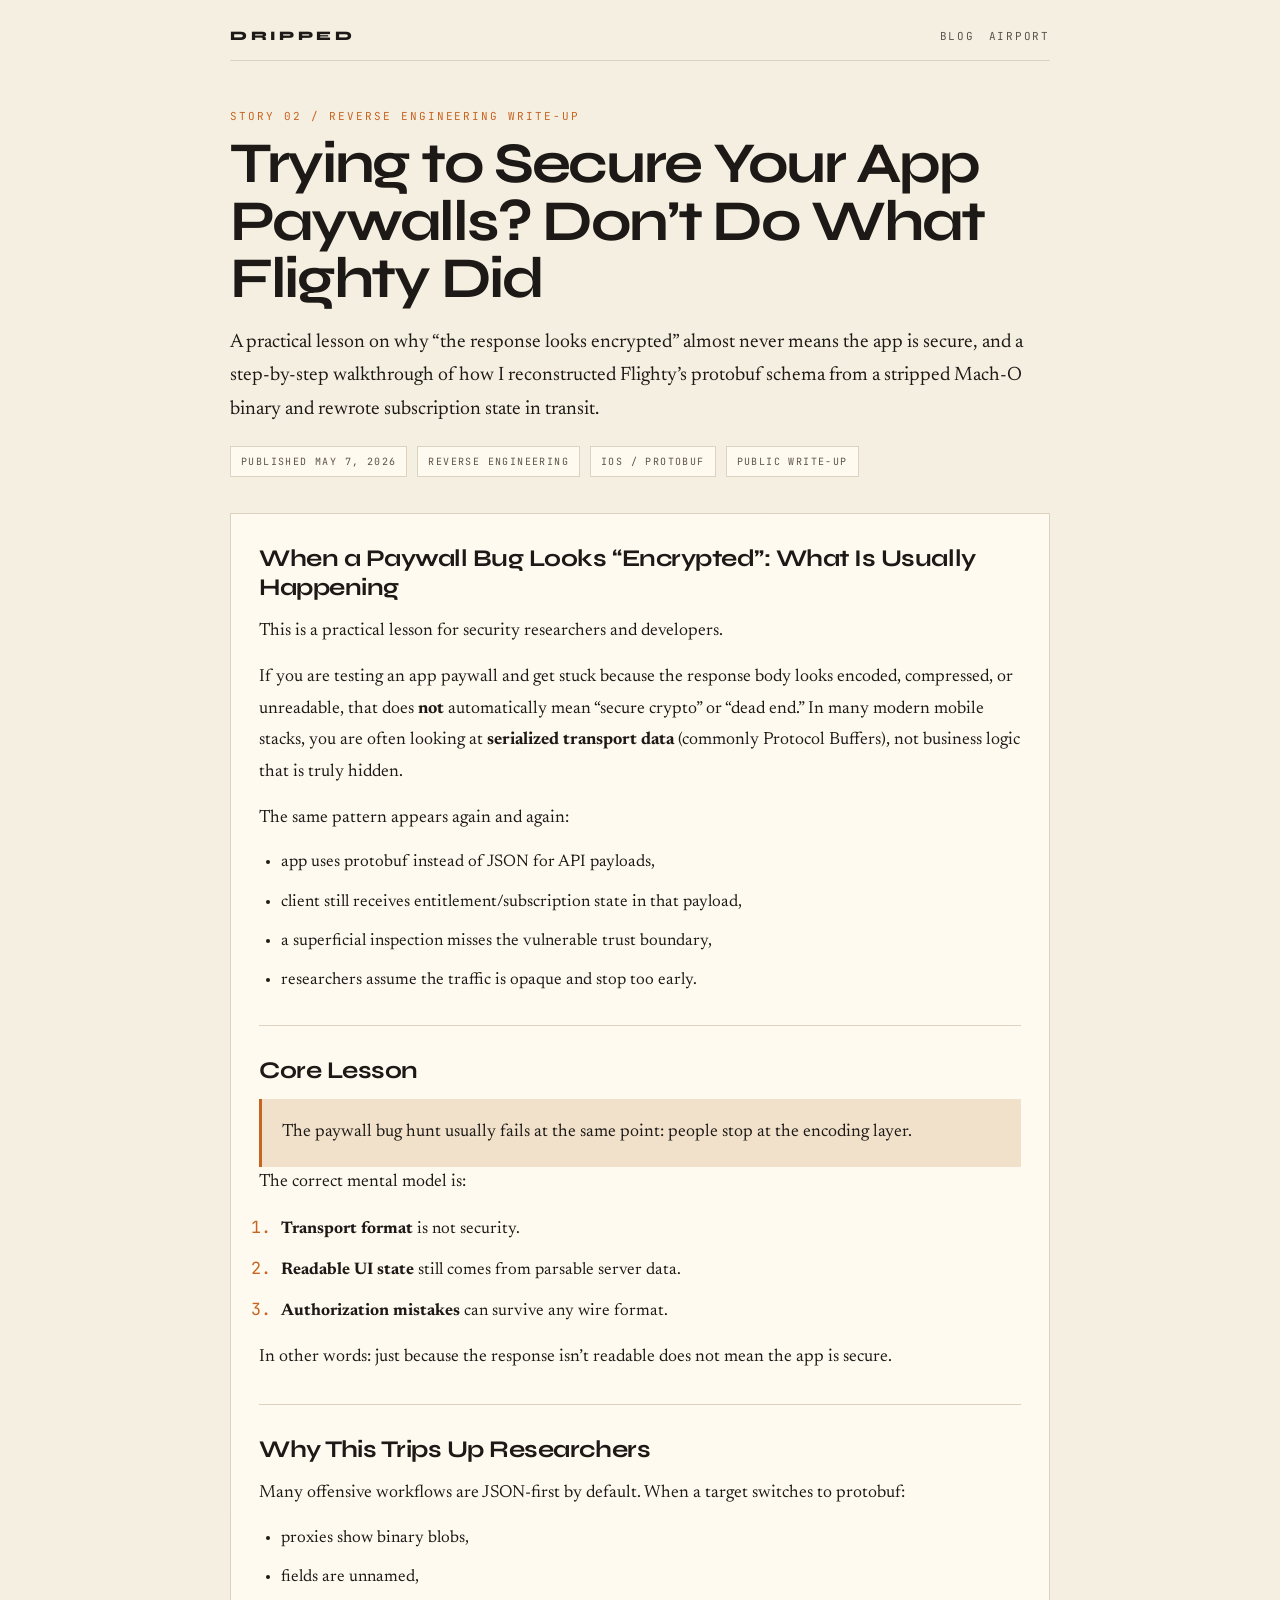
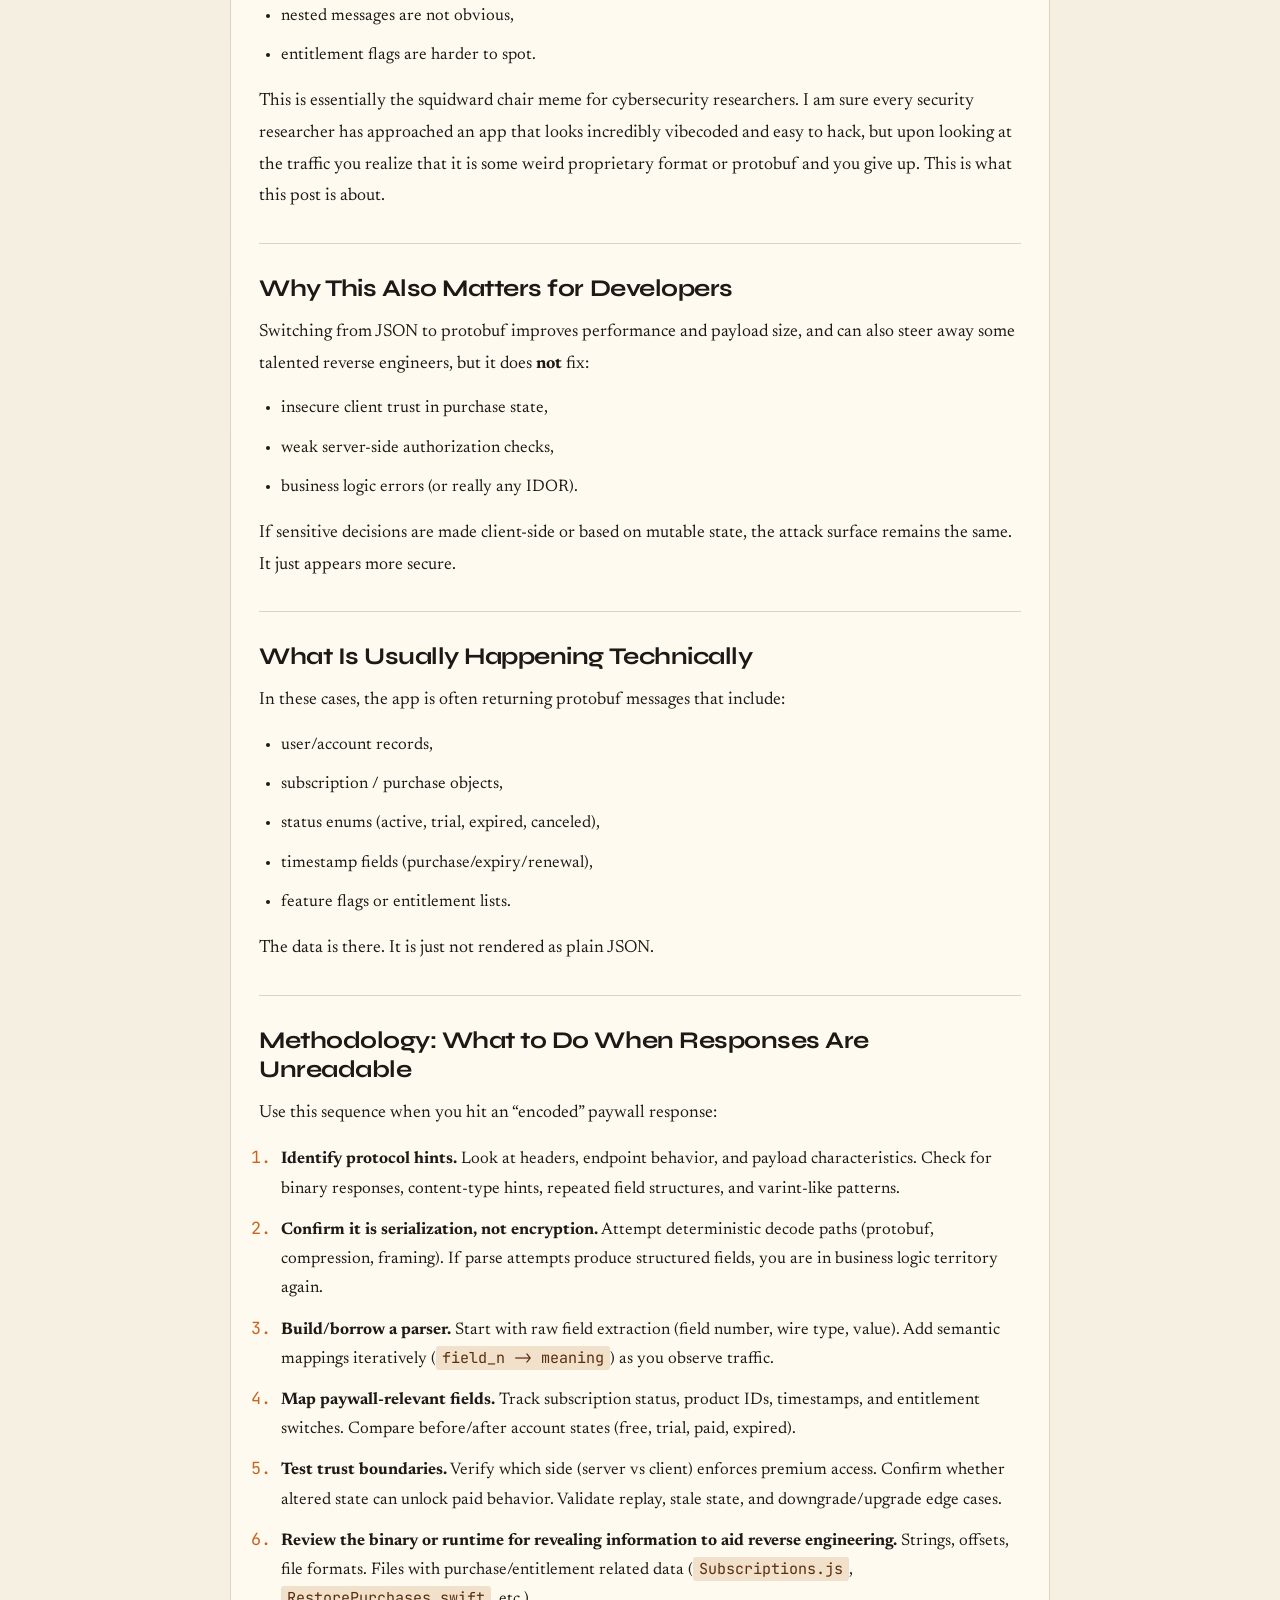
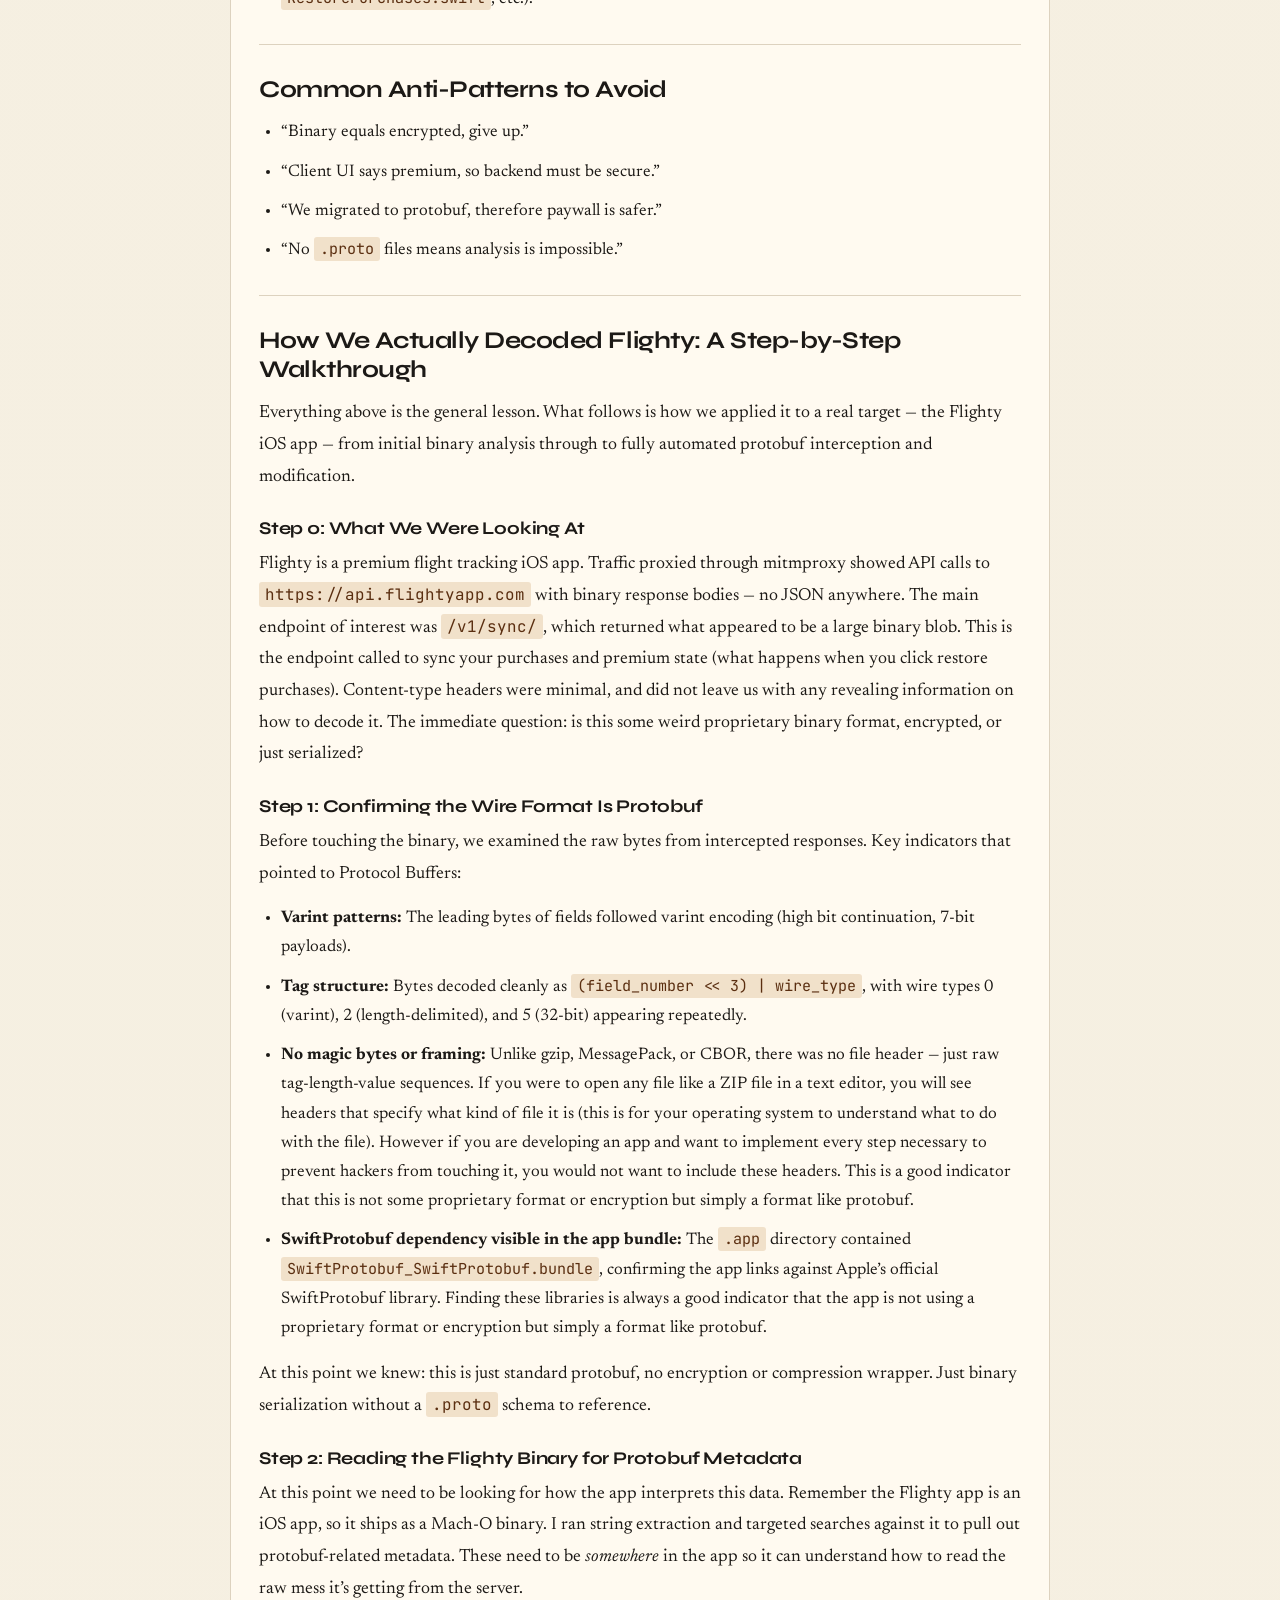
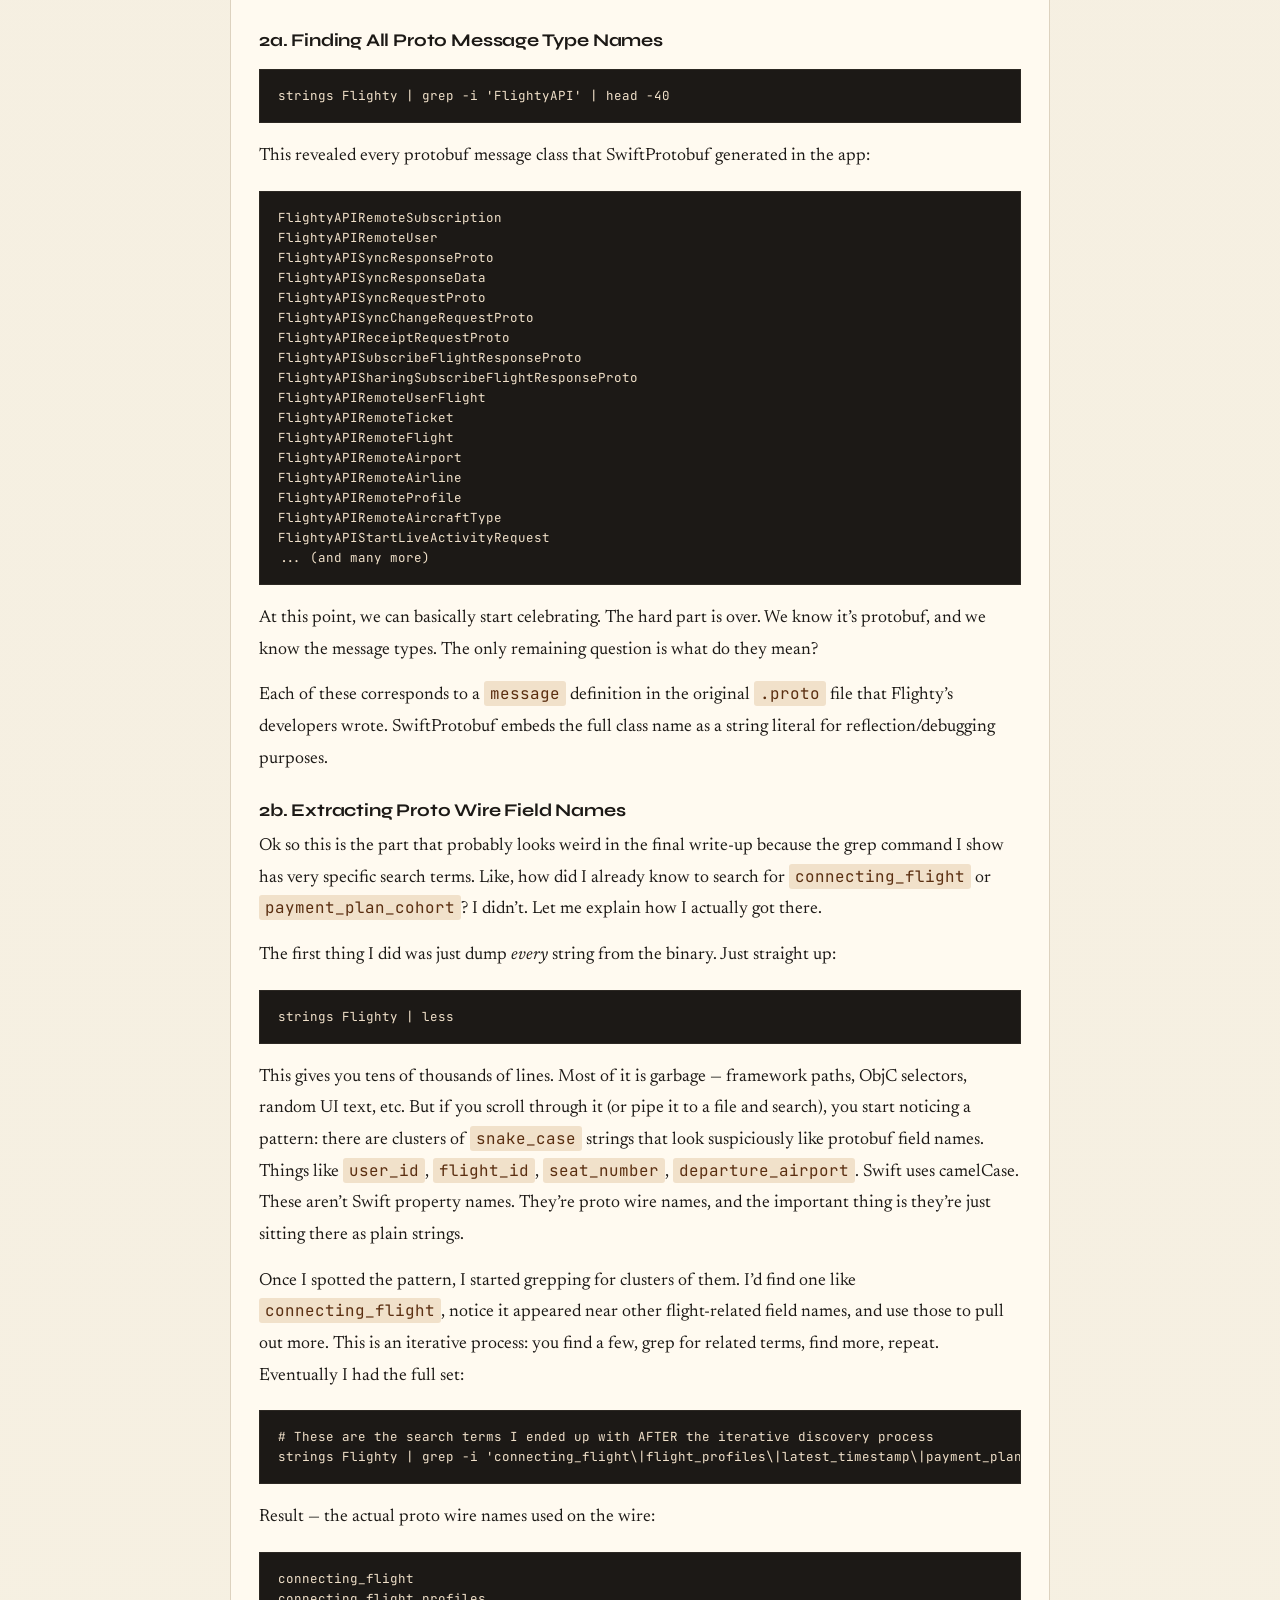
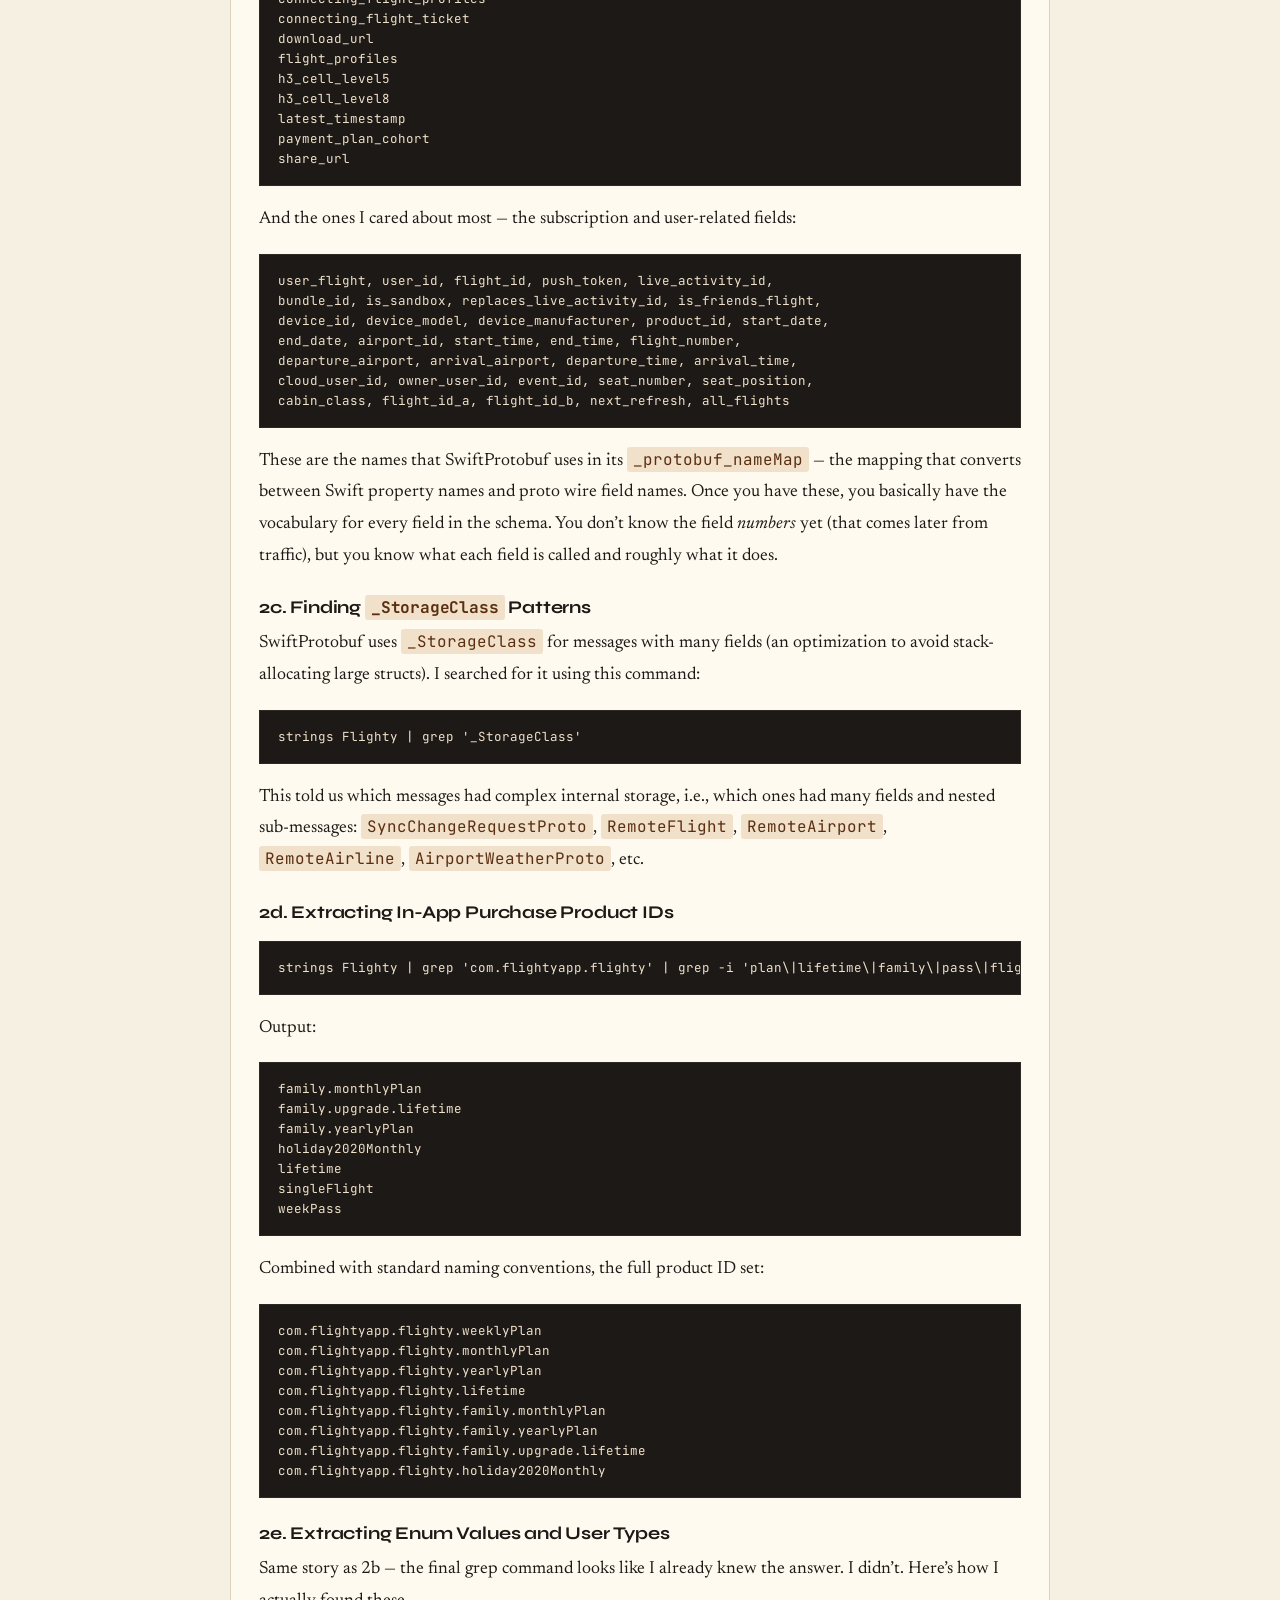
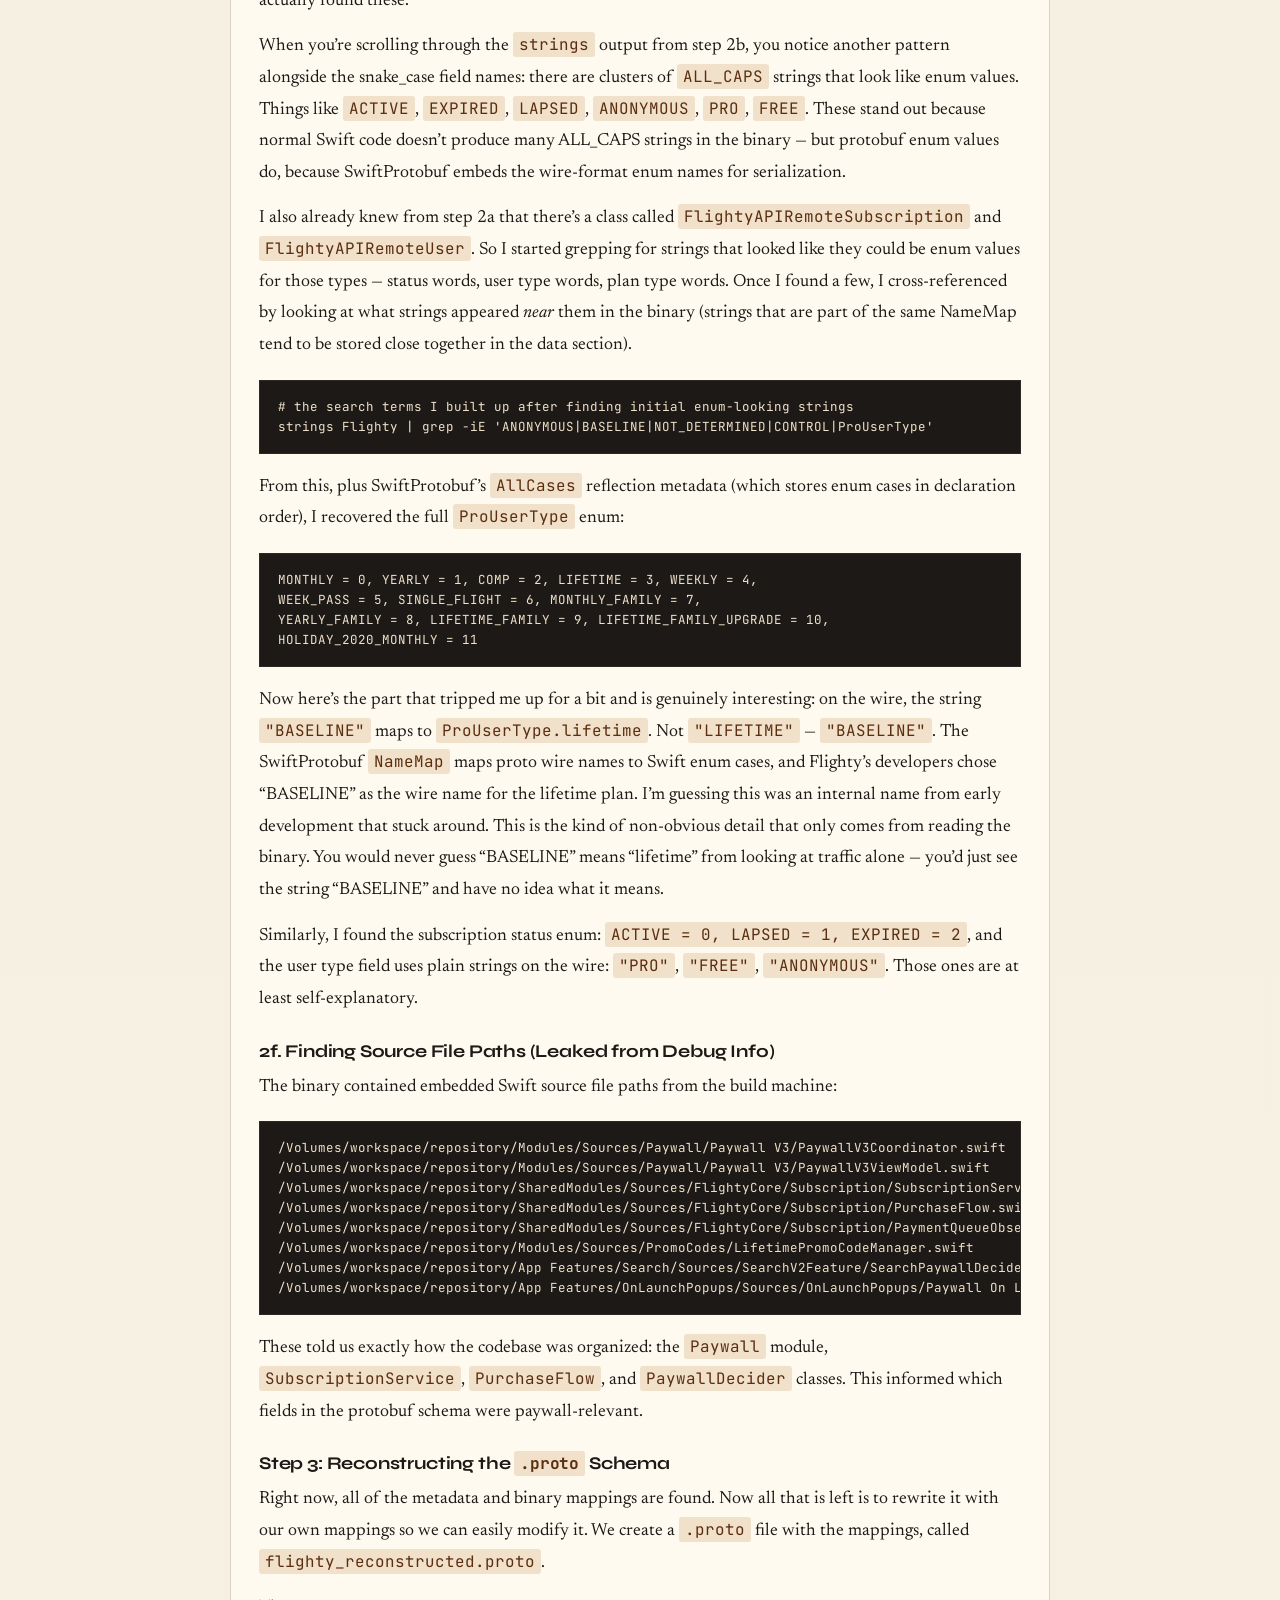
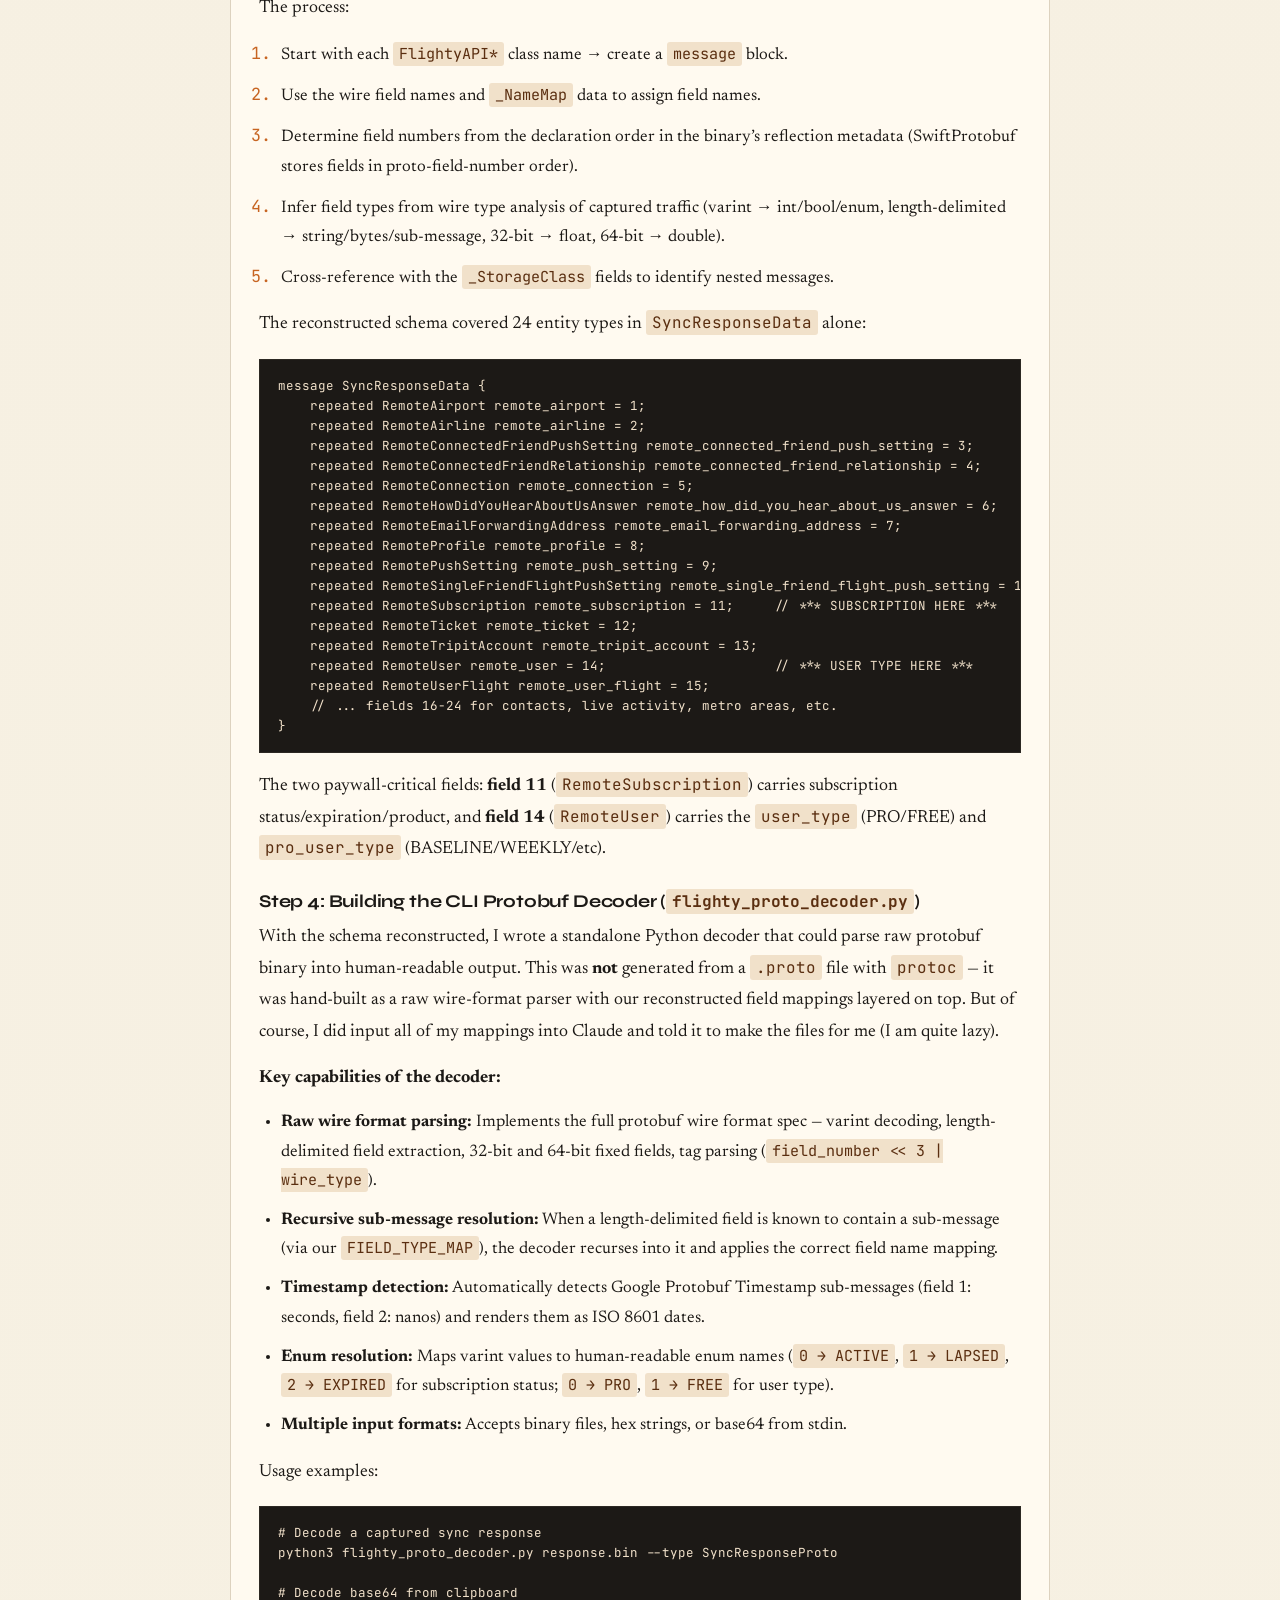
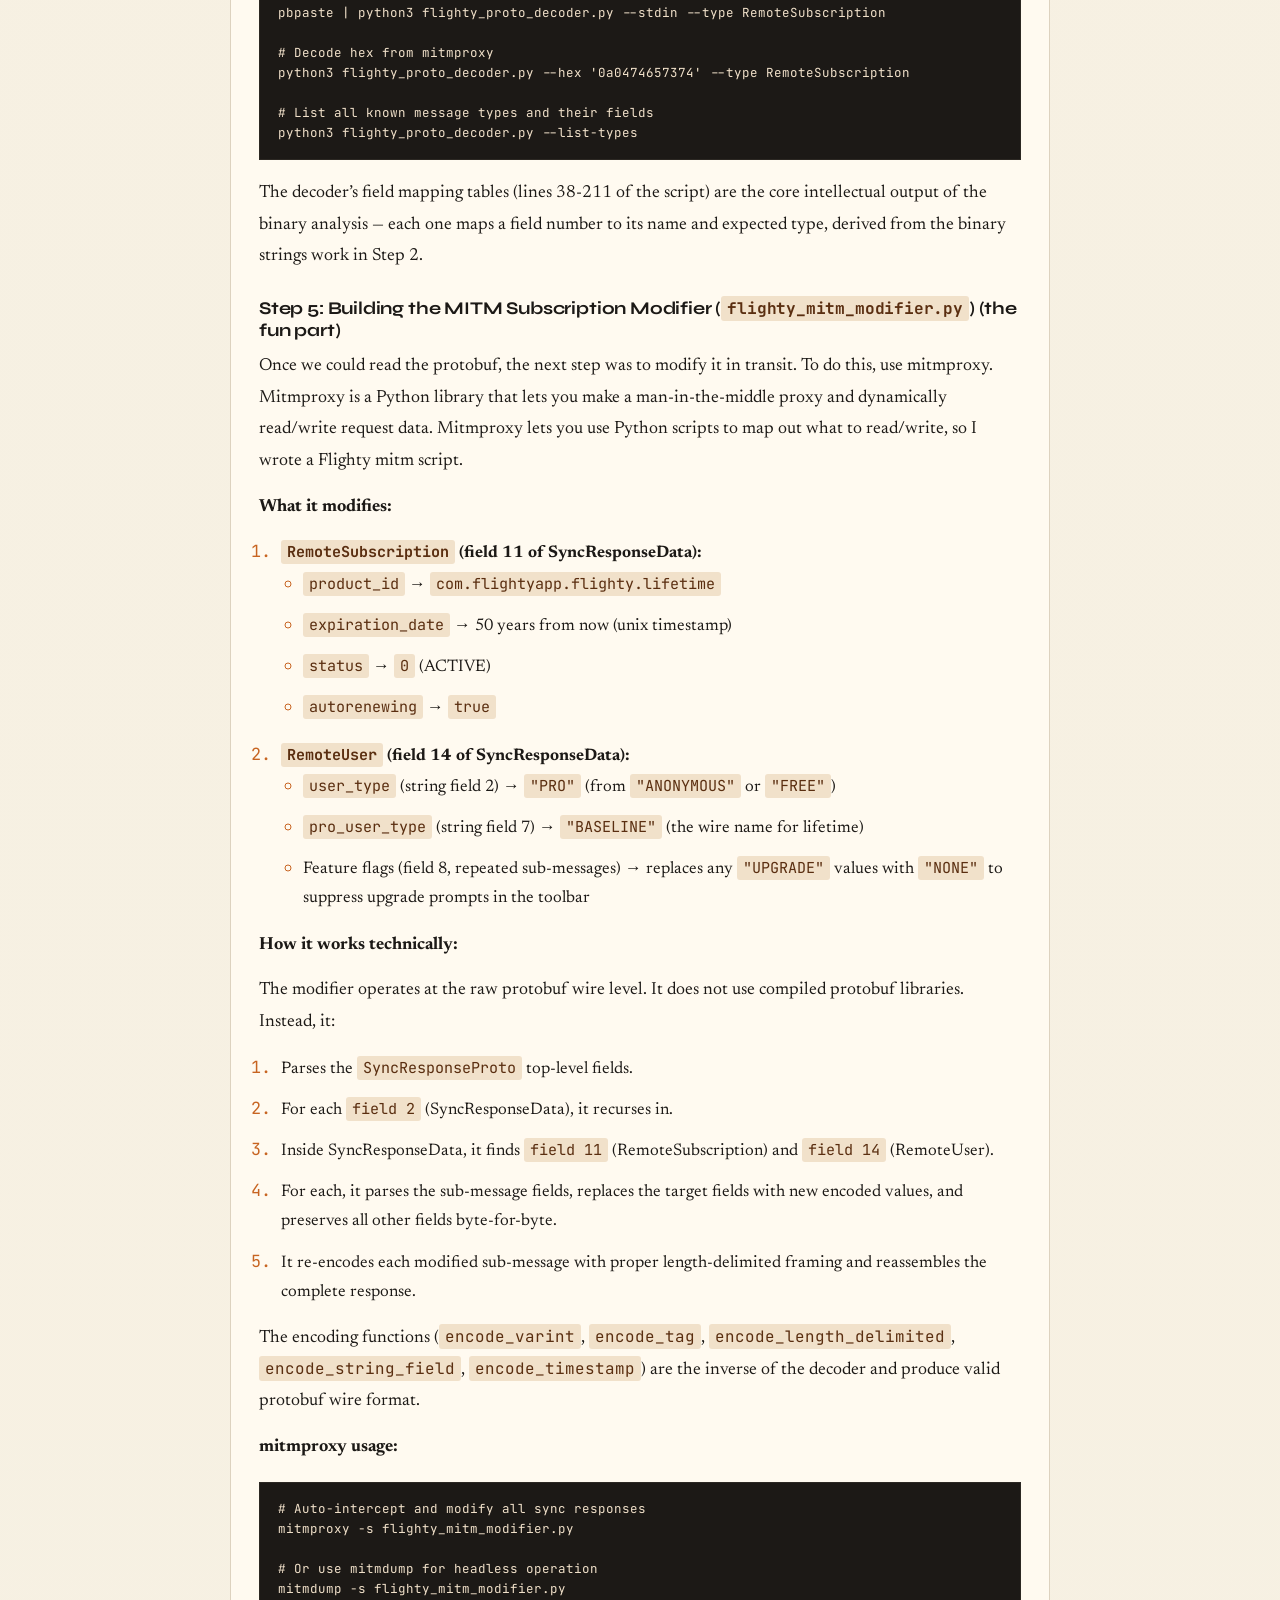
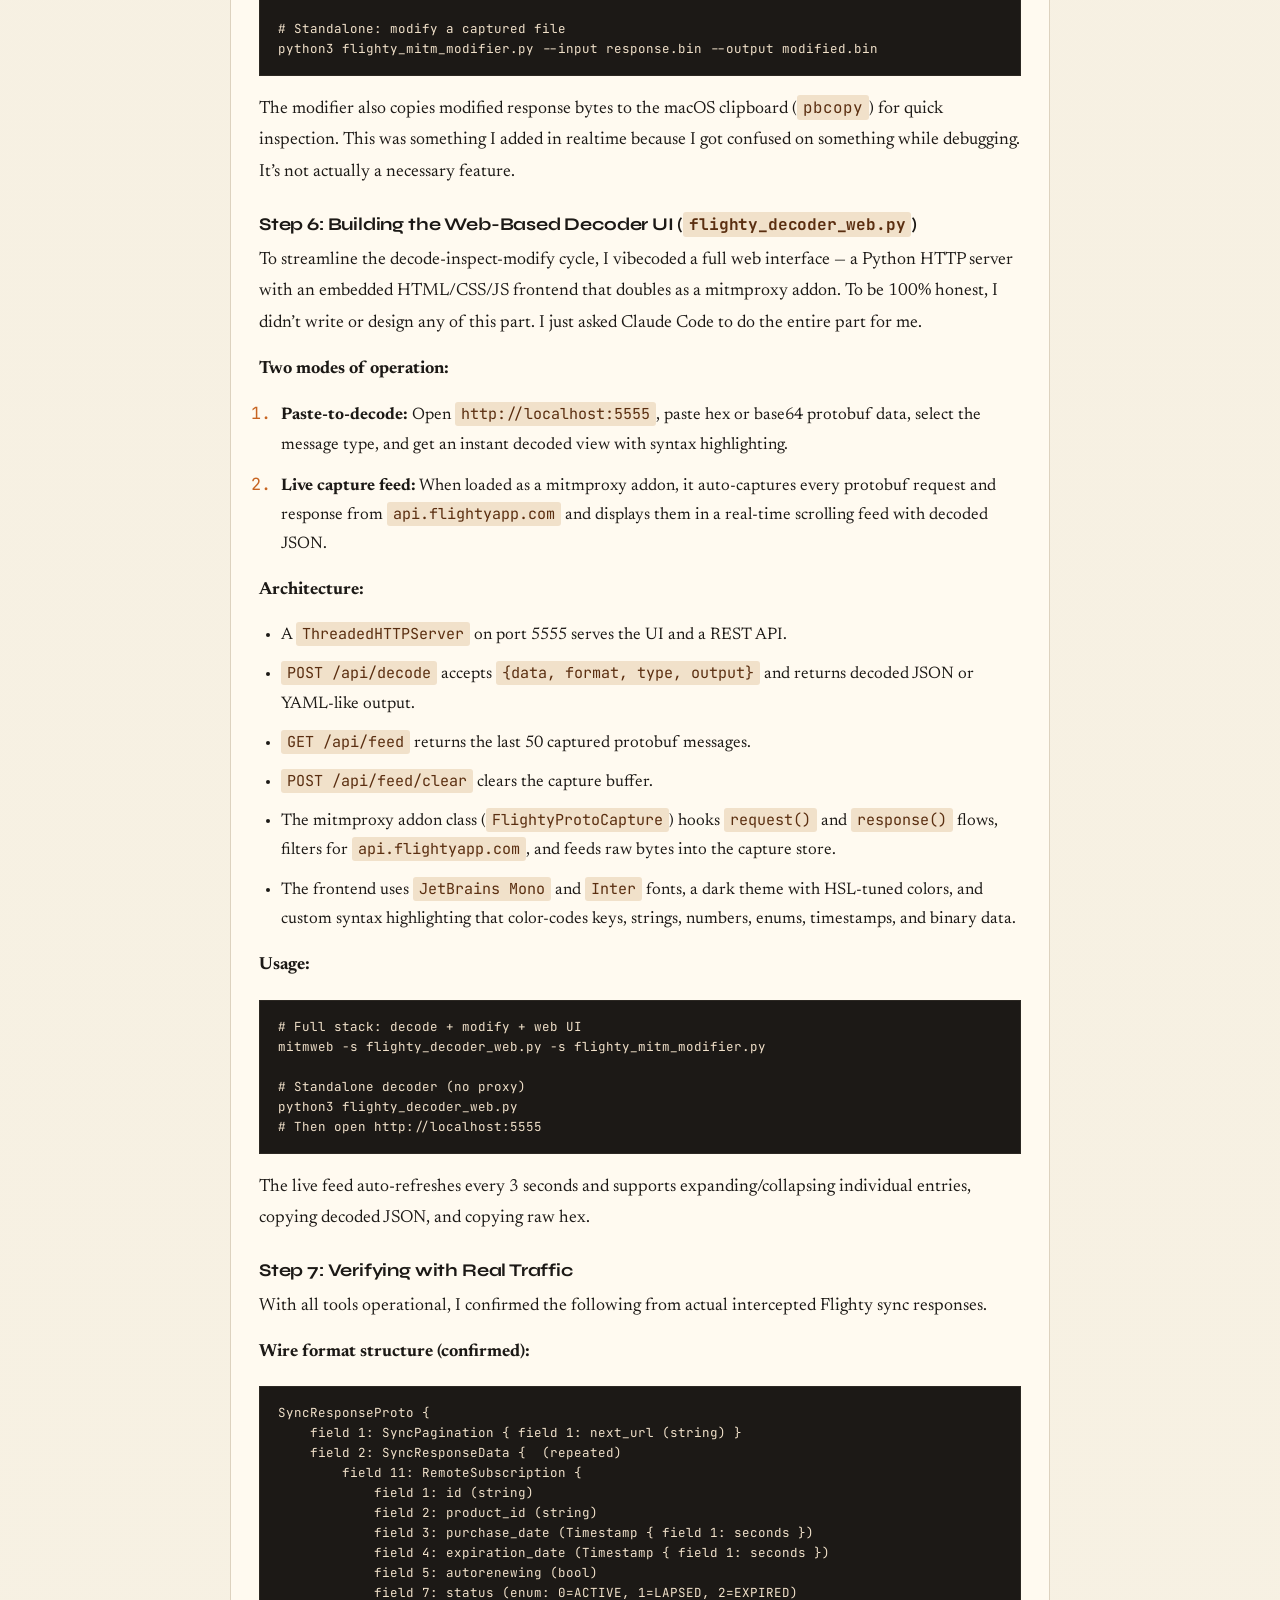
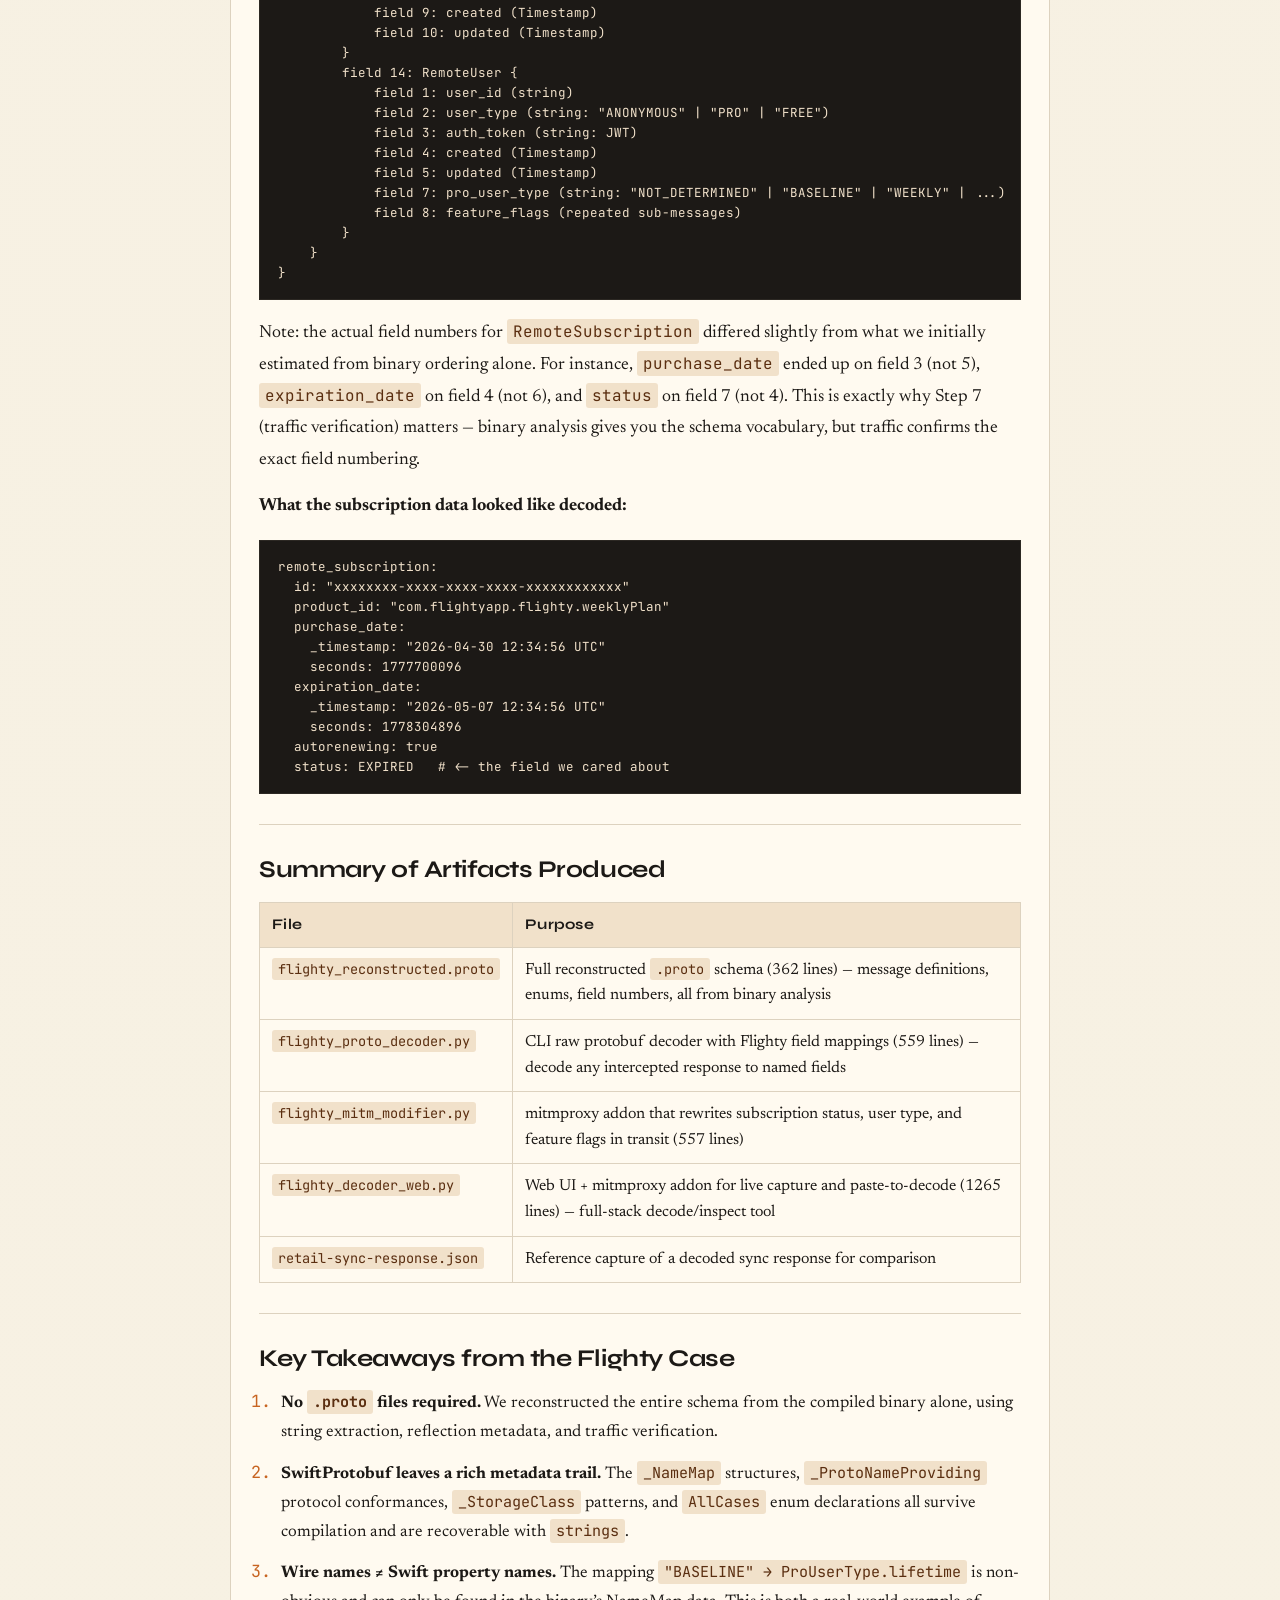
==== blog-flighty-protobuf-paywall.html @ 7e846ce6 "Add Flighty protobuf paywall blog post Co-Authored-By: Claude Opus 4.7 (1M context) <noreply@anthrop" ====
<!DOCTYPE html>
<html lang="en">
<head>
<meta charset="UTF-8">
<meta name="viewport" content="width=device-width, initial-scale=1">
<title>Flighty Paywall · Protobuf Trust Boundary · Sina Matian</title>
<link rel="preconnect" href="https://fonts.googleapis.com">
<link rel="preconnect" href="https://fonts.gstatic.com" crossorigin>
<link href="https://fonts.googleapis.com/css2?family=Newsreader:opsz,wght@6..72,400;6..72,500;6..72,700&amp;family=Syne:wght@500;700;800&amp;family=JetBrains+Mono:wght@400;500;700&amp;display=swap" rel="stylesheet">
<style>
  :root {
    --bg:#f7f1e3;
    --paper:#fffaf0;
    --ink:#1c1916;
    --muted:#5b534d;
    --line:#ddd2bf;
    --accent:#c76421;
    --accent-soft:#f1e1ca;
    --safe:#306b45;
    --safe-soft:#e6f1e9;
    --code-bg:#1c1916;
    --code-ink:#f1e1ca;
  }

  *, *::before, *::after { box-sizing:border-box; }

  html { scroll-behavior:smooth; }

  body {
    margin:0;
    background:linear-gradient(180deg, #f5efe1 0%, #f7f1e3 100%);
    color:var(--ink);
    font-family:'Newsreader', Georgia, serif;
    -webkit-font-smoothing:antialiased;
  }

  a { color:inherit; }

  .shell {
    width:min(820px, calc(100vw - 32px));
    margin:0 auto;
    padding:28px 0 72px;
  }

  .topbar {
    display:flex;
    align-items:center;
    justify-content:space-between;
    gap:16px;
    margin-bottom:48px;
    padding-bottom:16px;
    border-bottom:1px solid var(--line);
  }

  .brand {
    font-family:'Syne', sans-serif;
    font-size:13px;
    font-weight:800;
    letter-spacing:.28em;
    text-decoration:none;
    text-transform:uppercase;
  }

  .topbar nav {
    display:flex;
    flex-wrap:wrap;
    gap:14px;
  }

  .topbar nav a {
    font-family:'JetBrains Mono', monospace;
    font-size:11px;
    color:var(--muted);
    text-decoration:none;
    text-transform:uppercase;
    letter-spacing:.16em;
  }

  .eyebrow,
  .meta-row,
  .status,
  .safe-note {
    font-family:'JetBrains Mono', monospace;
  }

  .eyebrow {
    font-size:11px;
    color:var(--accent);
    letter-spacing:.18em;
    text-transform:uppercase;
  }

  header h1 {
    margin:12px 0 18px;
    font-family:'Syne', sans-serif;
    font-size:clamp(2.2rem, 6.4vw, 3.6rem);
    line-height:1;
    letter-spacing:-.04em;
  }

  .lede {
    margin:0;
    color:var(--ink);
    font-size:1.22rem;
    line-height:1.72;
  }

  .meta-row {
    display:flex;
    flex-wrap:wrap;
    gap:10px;
    margin-top:20px;
    margin-bottom:36px;
  }

  .meta-row span {
    padding:8px 10px;
    background:var(--paper);
    border:1px solid var(--line);
    font-size:10px;
    color:var(--muted);
    letter-spacing:.14em;
    text-transform:uppercase;
  }

  article {
    background:var(--paper);
    border:1px solid var(--line);
    padding:30px 28px 36px;
  }

  section + section {
    margin-top:30px;
    padding-top:30px;
    border-top:1px solid var(--line);
  }

  h2 {
    margin:0 0 14px;
    font-family:'Syne', sans-serif;
    font-size:1.5rem;
    letter-spacing:-.02em;
  }

  h3 {
    margin:24px 0 10px;
    font-family:'Syne', sans-serif;
    font-size:1.12rem;
    letter-spacing:-.01em;
  }

  p {
    margin:0 0 14px;
    font-size:1.1rem;
    line-height:1.8;
  }

  p:last-child { margin-bottom:0; }

  .summary-box {
    padding:18px 18px 18px 20px;
    background:var(--accent-soft);
    border-left:3px solid var(--accent);
  }

  ul, ol {
    margin:0 0 16px;
    padding-left:22px;
  }

  li {
    margin:0 0 10px;
    font-size:1.05rem;
    line-height:1.74;
  }

  li:last-child { margin-bottom:0; }

  ol li::marker { font-family:'JetBrains Mono', monospace; color:var(--accent); }

  pre {
    margin:18px 0;
    padding:16px 18px;
    background:var(--code-bg);
    color:var(--code-ink);
    font-family:'JetBrains Mono', monospace;
    font-size:12.5px;
    line-height:1.6;
    overflow-x:auto;
    border:1px solid #2c2823;
    white-space:pre;
  }

  pre code {
    background:transparent;
    padding:0;
    color:inherit;
    font-size:inherit;
  }

  code {
    font-family:'JetBrains Mono', monospace;
    font-size:0.9em;
    background:var(--accent-soft);
    color:#5a2e10;
    padding:2px 6px;
    border-radius:3px;
  }

  table {
    width:100%;
    border-collapse:collapse;
    margin:18px 0;
    font-size:1rem;
  }

  th, td {
    border:1px solid var(--line);
    padding:10px 12px;
    text-align:left;
    vertical-align:top;
    line-height:1.6;
  }

  th {
    background:var(--accent-soft);
    font-family:'Syne', sans-serif;
    font-size:0.92rem;
    letter-spacing:.02em;
  }

  td code {
    font-size:0.85em;
  }

  hr {
    margin:30px 0;
    border:none;
    border-top:1px solid var(--line);
  }

  .status,
  .safe-note {
    display:inline-flex;
    align-items:center;
    gap:8px;
    padding:9px 11px;
    font-size:10px;
    letter-spacing:.16em;
    text-transform:uppercase;
    border:1px solid var(--line);
  }

  .status {
    background:#f7e6db;
    color:#7a3813;
    border-color:#dfbfaa;
  }

  .safe-note {
    background:var(--safe-soft);
    color:var(--safe);
    border-color:#bed5c7;
  }

  .back-link {
    display:inline-block;
    margin-top:28px;
    font-family:'JetBrains Mono', monospace;
    font-size:11px;
    color:var(--accent);
    letter-spacing:.16em;
    text-decoration:none;
    text-transform:uppercase;
  }

  footer {
    margin-top:24px;
    font-family:'JetBrains Mono', monospace;
    font-size:10px;
    color:var(--muted);
    letter-spacing:.16em;
    text-transform:uppercase;
  }

  @media (max-width: 640px) {
    .shell { width:min(100vw - 24px, 820px); }
    .topbar {
      flex-direction:column;
      align-items:flex-start;
      margin-bottom:36px;
    }
    article { padding:22px 18px 28px; }
    .lede { font-size:1.1rem; }
    p, li { font-size:1rem; }
    pre { font-size:11.5px; padding:14px; }
    th, td { font-size:0.92rem; padding:8px 10px; }
  }
</style>
</head>
<body>
  <main class="shell">
    <div class="topbar">
      <a class="brand" href="index.html">dripped</a>
      <nav aria-label="Pages">
        <a href="blog.html">Blog</a>
        <a href="index.html">Airport</a>
      </nav>
    </div>

    <header>
      <div class="eyebrow">Story 02 / Reverse Engineering Write-up</div>
      <h1>Trying to Secure Your App Paywalls? Don&rsquo;t Do What Flighty Did</h1>
      <p class="lede">
        A practical lesson on why &ldquo;the response looks encrypted&rdquo; almost never means the app is secure, and a step-by-step walkthrough of how I reconstructed Flighty&rsquo;s protobuf schema from a stripped Mach-O binary and rewrote subscription state in transit.
      </p>
      <div class="meta-row" aria-label="Article metadata">
        <span>Published May 7, 2026</span>
        <span>Reverse Engineering</span>
        <span>iOS / Protobuf</span>
        <span>Public Write-up</span>
      </div>
    </header>

    <article>
      <section>
        <h2>When a Paywall Bug Looks &ldquo;Encrypted&rdquo;: What Is Usually Happening</h2>
        <p>This is a practical lesson for security researchers and developers.</p>
        <p>
          If you are testing an app paywall and get stuck because the response body looks encoded, compressed, or unreadable, that does <strong>not</strong> automatically mean &ldquo;secure crypto&rdquo; or &ldquo;dead end.&rdquo; In many modern mobile stacks, you are often looking at <strong>serialized transport data</strong> (commonly Protocol Buffers), not business logic that is truly hidden.
        </p>
        <p>The same pattern appears again and again:</p>
        <ul>
          <li>app uses protobuf instead of JSON for API payloads,</li>
          <li>client still receives entitlement/subscription state in that payload,</li>
          <li>a superficial inspection misses the vulnerable trust boundary,</li>
          <li>researchers assume the traffic is opaque and stop too early.</li>
        </ul>
      </section>

      <section>
        <h2>Core Lesson</h2>
        <div class="summary-box">
          <p>The paywall bug hunt usually fails at the same point: people stop at the encoding layer.</p>
        </div>
        <p>The correct mental model is:</p>
        <ol>
          <li><strong>Transport format</strong> is not security.</li>
          <li><strong>Readable UI state</strong> still comes from parsable server data.</li>
          <li><strong>Authorization mistakes</strong> can survive any wire format.</li>
        </ol>
        <p>In other words: just because the response isn&rsquo;t readable does not mean the app is secure.</p>
      </section>

      <section>
        <h2>Why This Trips Up Researchers</h2>
        <p>Many offensive workflows are JSON-first by default. When a target switches to protobuf:</p>
        <ul>
          <li>proxies show binary blobs,</li>
          <li>fields are unnamed,</li>
          <li>nested messages are not obvious,</li>
          <li>entitlement flags are harder to spot.</li>
        </ul>
        <p>
          This is essentially the squidward chair meme for cybersecurity researchers. I am sure every security researcher has approached an app that looks incredibly vibecoded and easy to hack, but upon looking at the traffic you realize that it is some weird proprietary format or protobuf and you give up. This is what this post is about.
        </p>
      </section>

      <section>
        <h2>Why This Also Matters for Developers</h2>
        <p>
          Switching from JSON to protobuf improves performance and payload size, and can also steer away some talented reverse engineers, but it does <strong>not</strong> fix:
        </p>
        <ul>
          <li>insecure client trust in purchase state,</li>
          <li>weak server-side authorization checks,</li>
          <li>business logic errors (or really any IDOR).</li>
        </ul>
        <p>If sensitive decisions are made client-side or based on mutable state, the attack surface remains the same. It just appears more secure.</p>
      </section>

      <section>
        <h2>What Is Usually Happening Technically</h2>
        <p>In these cases, the app is often returning protobuf messages that include:</p>
        <ul>
          <li>user/account records,</li>
          <li>subscription / purchase objects,</li>
          <li>status enums (active, trial, expired, canceled),</li>
          <li>timestamp fields (purchase/expiry/renewal),</li>
          <li>feature flags or entitlement lists.</li>
        </ul>
        <p>The data is there. It is just not rendered as plain JSON.</p>
      </section>

      <section>
        <h2>Methodology: What to Do When Responses Are Unreadable</h2>
        <p>Use this sequence when you hit an &ldquo;encoded&rdquo; paywall response:</p>
        <ol>
          <li>
            <strong>Identify protocol hints.</strong> Look at headers, endpoint behavior, and payload characteristics. Check for binary responses, content-type hints, repeated field structures, and varint-like patterns.
          </li>
          <li>
            <strong>Confirm it is serialization, not encryption.</strong> Attempt deterministic decode paths (protobuf, compression, framing). If parse attempts produce structured fields, you are in business logic territory again.
          </li>
          <li>
            <strong>Build/borrow a parser.</strong> Start with raw field extraction (field number, wire type, value). Add semantic mappings iteratively (<code>field_n -&gt; meaning</code>) as you observe traffic.
          </li>
          <li>
            <strong>Map paywall-relevant fields.</strong> Track subscription status, product IDs, timestamps, and entitlement switches. Compare before/after account states (free, trial, paid, expired).
          </li>
          <li>
            <strong>Test trust boundaries.</strong> Verify which side (server vs client) enforces premium access. Confirm whether altered state can unlock paid behavior. Validate replay, stale state, and downgrade/upgrade edge cases.
          </li>
          <li>
            <strong>Review the binary or runtime for revealing information to aid reverse engineering.</strong> Strings, offsets, file formats. Files with purchase/entitlement related data (<code>Subscriptions.js</code>, <code>RestorePurchases.swift</code>, etc.).
          </li>
        </ol>
      </section>

      <section>
        <h2>Common Anti-Patterns to Avoid</h2>
        <ul>
          <li>&ldquo;Binary equals encrypted, give up.&rdquo;</li>
          <li>&ldquo;Client UI says premium, so backend must be secure.&rdquo;</li>
          <li>&ldquo;We migrated to protobuf, therefore paywall is safer.&rdquo;</li>
          <li>&ldquo;No <code>.proto</code> files means analysis is impossible.&rdquo;</li>
        </ul>
      </section>

      <section>
        <h2>How We Actually Decoded Flighty: A Step-by-Step Walkthrough</h2>
        <p>
          Everything above is the general lesson. What follows is how we applied it to a real target &mdash; the Flighty iOS app &mdash; from initial binary analysis through to fully automated protobuf interception and modification.
        </p>

        <h3>Step 0: What We Were Looking At</h3>
        <p>
          Flighty is a premium flight tracking iOS app. Traffic proxied through mitmproxy showed API calls to <code>https://api.flightyapp.com</code> with binary response bodies &mdash; no JSON anywhere. The main endpoint of interest was <code>/v1/sync/</code>, which returned what appeared to be a large binary blob. This is the endpoint called to sync your purchases and premium state (what happens when you click restore purchases). Content-type headers were minimal, and did not leave us with any revealing information on how to decode it. The immediate question: is this some weird proprietary binary format, encrypted, or just serialized?
        </p>

        <h3>Step 1: Confirming the Wire Format Is Protobuf</h3>
        <p>Before touching the binary, we examined the raw bytes from intercepted responses. Key indicators that pointed to Protocol Buffers:</p>
        <ul>
          <li><strong>Varint patterns:</strong> The leading bytes of fields followed varint encoding (high bit continuation, 7-bit payloads).</li>
          <li><strong>Tag structure:</strong> Bytes decoded cleanly as <code>(field_number &lt;&lt; 3) | wire_type</code>, with wire types 0 (varint), 2 (length-delimited), and 5 (32-bit) appearing repeatedly.</li>
          <li><strong>No magic bytes or framing:</strong> Unlike gzip, MessagePack, or CBOR, there was no file header &mdash; just raw tag-length-value sequences. If you were to open any file like a ZIP file in a text editor, you will see headers that specify what kind of file it is (this is for your operating system to understand what to do with the file). However if you are developing an app and want to implement every step necessary to prevent hackers from touching it, you would not want to include these headers. This is a good indicator that this is not some proprietary format or encryption but simply a format like protobuf.</li>
          <li><strong>SwiftProtobuf dependency visible in the app bundle:</strong> The <code>.app</code> directory contained <code>SwiftProtobuf_SwiftProtobuf.bundle</code>, confirming the app links against Apple&rsquo;s official SwiftProtobuf library. Finding these libraries is always a good indicator that the app is not using a proprietary format or encryption but simply a format like protobuf.</li>
        </ul>
        <p>
          At this point we knew: this is just standard protobuf, no encryption or compression wrapper. Just binary serialization without a <code>.proto</code> schema to reference.
        </p>

        <h3>Step 2: Reading the Flighty Binary for Protobuf Metadata</h3>
        <p>
          At this point we need to be looking for how the app interprets this data. Remember the Flighty app is an iOS app, so it ships as a Mach-O binary. I ran string extraction and targeted searches against it to pull out protobuf-related metadata. These need to be <em>somewhere</em> in the app so it can understand how to read the raw mess it&rsquo;s getting from the server.
        </p>

        <h3>2a. Finding All Proto Message Type Names</h3>
<pre><code>strings Flighty | grep -i 'FlightyAPI' | head -40</code></pre>
        <p>This revealed every protobuf message class that SwiftProtobuf generated in the app:</p>
<pre><code>FlightyAPIRemoteSubscription
FlightyAPIRemoteUser
FlightyAPISyncResponseProto
FlightyAPISyncResponseData
FlightyAPISyncRequestProto
FlightyAPISyncChangeRequestProto
FlightyAPIReceiptRequestProto
FlightyAPISubscribeFlightResponseProto
FlightyAPISharingSubscribeFlightResponseProto
FlightyAPIRemoteUserFlight
FlightyAPIRemoteTicket
FlightyAPIRemoteFlight
FlightyAPIRemoteAirport
FlightyAPIRemoteAirline
FlightyAPIRemoteProfile
FlightyAPIRemoteAircraftType
FlightyAPIStartLiveActivityRequest
... (and many more)</code></pre>
        <p>At this point, we can basically start celebrating. The hard part is over. We know it&rsquo;s protobuf, and we know the message types. The only remaining question is what do they mean?</p>
        <p>
          Each of these corresponds to a <code>message</code> definition in the original <code>.proto</code> file that Flighty&rsquo;s developers wrote. SwiftProtobuf embeds the full class name as a string literal for reflection/debugging purposes.
        </p>

        <h3>2b. Extracting Proto Wire Field Names</h3>
        <p>
          Ok so this is the part that probably looks weird in the final write-up because the grep command I show has very specific search terms. Like, how did I already know to search for <code>connecting_flight</code> or <code>payment_plan_cohort</code>? I didn&rsquo;t. Let me explain how I actually got there.
        </p>
        <p>The first thing I did was just dump <em>every</em> string from the binary. Just straight up:</p>
<pre><code>strings Flighty | less</code></pre>
        <p>
          This gives you tens of thousands of lines. Most of it is garbage &mdash; framework paths, ObjC selectors, random UI text, etc. But if you scroll through it (or pipe it to a file and search), you start noticing a pattern: there are clusters of <code>snake_case</code> strings that look suspiciously like protobuf field names. Things like <code>user_id</code>, <code>flight_id</code>, <code>seat_number</code>, <code>departure_airport</code>. Swift uses camelCase. These aren&rsquo;t Swift property names. They&rsquo;re proto wire names, and the important thing is they&rsquo;re just sitting there as plain strings.
        </p>
        <p>
          Once I spotted the pattern, I started grepping for clusters of them. I&rsquo;d find one like <code>connecting_flight</code>, notice it appeared near other flight-related field names, and use those to pull out more. This is an iterative process: you find a few, grep for related terms, find more, repeat. Eventually I had the full set:
        </p>
<pre><code># These are the search terms I ended up with AFTER the iterative discovery process
strings Flighty | grep -i 'connecting_flight\|flight_profiles\|latest_timestamp\|payment_plan_cohort\|download_url\|share_url\|h3_cell' | sort -u</code></pre>
        <p>Result &mdash; the actual proto wire names used on the wire:</p>
<pre><code>connecting_flight
connecting_flight_profiles
connecting_flight_ticket
download_url
flight_profiles
h3_cell_level5
h3_cell_level8
latest_timestamp
payment_plan_cohort
share_url</code></pre>
        <p>And the ones I cared about most &mdash; the subscription and user-related fields:</p>
<pre><code>user_flight, user_id, flight_id, push_token, live_activity_id,
bundle_id, is_sandbox, replaces_live_activity_id, is_friends_flight,
device_id, device_model, device_manufacturer, product_id, start_date,
end_date, airport_id, start_time, end_time, flight_number,
departure_airport, arrival_airport, departure_time, arrival_time,
cloud_user_id, owner_user_id, event_id, seat_number, seat_position,
cabin_class, flight_id_a, flight_id_b, next_refresh, all_flights</code></pre>
        <p>
          These are the names that SwiftProtobuf uses in its <code>_protobuf_nameMap</code> &mdash; the mapping that converts between Swift property names and proto wire field names. Once you have these, you basically have the vocabulary for every field in the schema. You don&rsquo;t know the field <em>numbers</em> yet (that comes later from traffic), but you know what each field is called and roughly what it does.
        </p>

        <h3>2c. Finding <code>_StorageClass</code> Patterns</h3>
        <p>
          SwiftProtobuf uses <code>_StorageClass</code> for messages with many fields (an optimization to avoid stack-allocating large structs). I searched for it using this command:
        </p>
<pre><code>strings Flighty | grep '_StorageClass'</code></pre>
        <p>
          This told us which messages had complex internal storage, i.e., which ones had many fields and nested sub-messages: <code>SyncChangeRequestProto</code>, <code>RemoteFlight</code>, <code>RemoteAirport</code>, <code>RemoteAirline</code>, <code>AirportWeatherProto</code>, etc.
        </p>

        <h3>2d. Extracting In-App Purchase Product IDs</h3>
<pre><code>strings Flighty | grep 'com.flightyapp.flighty' | grep -i 'plan\|lifetime\|family\|pass\|flight\|holiday' | sort -u</code></pre>
        <p>Output:</p>
<pre><code>family.monthlyPlan
family.upgrade.lifetime
family.yearlyPlan
holiday2020Monthly
lifetime
singleFlight
weekPass</code></pre>
        <p>Combined with standard naming conventions, the full product ID set:</p>
<pre><code>com.flightyapp.flighty.weeklyPlan
com.flightyapp.flighty.monthlyPlan
com.flightyapp.flighty.yearlyPlan
com.flightyapp.flighty.lifetime
com.flightyapp.flighty.family.monthlyPlan
com.flightyapp.flighty.family.yearlyPlan
com.flightyapp.flighty.family.upgrade.lifetime
com.flightyapp.flighty.holiday2020Monthly</code></pre>

        <h3>2e. Extracting Enum Values and User Types</h3>
        <p>Same story as 2b &mdash; the final grep command looks like I already knew the answer. I didn&rsquo;t. Here&rsquo;s how I actually found these.</p>
        <p>
          When you&rsquo;re scrolling through the <code>strings</code> output from step 2b, you notice another pattern alongside the snake_case field names: there are clusters of <code>ALL_CAPS</code> strings that look like enum values. Things like <code>ACTIVE</code>, <code>EXPIRED</code>, <code>LAPSED</code>, <code>ANONYMOUS</code>, <code>PRO</code>, <code>FREE</code>. These stand out because normal Swift code doesn&rsquo;t produce many ALL_CAPS strings in the binary &mdash; but protobuf enum values do, because SwiftProtobuf embeds the wire-format enum names for serialization.
        </p>
        <p>
          I also already knew from step 2a that there&rsquo;s a class called <code>FlightyAPIRemoteSubscription</code> and <code>FlightyAPIRemoteUser</code>. So I started grepping for strings that looked like they could be enum values for those types &mdash; status words, user type words, plan type words. Once I found a few, I cross-referenced by looking at what strings appeared <em>near</em> them in the binary (strings that are part of the same NameMap tend to be stored close together in the data section).
        </p>
<pre><code># the search terms I built up after finding initial enum-looking strings
strings Flighty | grep -iE 'ANONYMOUS|BASELINE|NOT_DETERMINED|CONTROL|ProUserType'</code></pre>
        <p>
          From this, plus SwiftProtobuf&rsquo;s <code>AllCases</code> reflection metadata (which stores enum cases in declaration order), I recovered the full <code>ProUserType</code> enum:
        </p>
<pre><code>MONTHLY = 0, YEARLY = 1, COMP = 2, LIFETIME = 3, WEEKLY = 4,
WEEK_PASS = 5, SINGLE_FLIGHT = 6, MONTHLY_FAMILY = 7,
YEARLY_FAMILY = 8, LIFETIME_FAMILY = 9, LIFETIME_FAMILY_UPGRADE = 10,
HOLIDAY_2020_MONTHLY = 11</code></pre>
        <p>
          Now here&rsquo;s the part that tripped me up for a bit and is genuinely interesting: on the wire, the string <code>"BASELINE"</code> maps to <code>ProUserType.lifetime</code>. Not <code>"LIFETIME"</code> &mdash; <code>"BASELINE"</code>. The SwiftProtobuf <code>NameMap</code> maps proto wire names to Swift enum cases, and Flighty&rsquo;s developers chose &ldquo;BASELINE&rdquo; as the wire name for the lifetime plan. I&rsquo;m guessing this was an internal name from early development that stuck around. This is the kind of non-obvious detail that only comes from reading the binary. You would never guess &ldquo;BASELINE&rdquo; means &ldquo;lifetime&rdquo; from looking at traffic alone &mdash; you&rsquo;d just see the string &ldquo;BASELINE&rdquo; and have no idea what it means.
        </p>
        <p>
          Similarly, I found the subscription status enum: <code>ACTIVE = 0, LAPSED = 1, EXPIRED = 2</code>, and the user type field uses plain strings on the wire: <code>"PRO"</code>, <code>"FREE"</code>, <code>"ANONYMOUS"</code>. Those ones are at least self-explanatory.
        </p>

        <h3>2f. Finding Source File Paths (Leaked from Debug Info)</h3>
        <p>The binary contained embedded Swift source file paths from the build machine:</p>
<pre><code>/Volumes/workspace/repository/Modules/Sources/Paywall/Paywall V3/PaywallV3Coordinator.swift
/Volumes/workspace/repository/Modules/Sources/Paywall/Paywall V3/PaywallV3ViewModel.swift
/Volumes/workspace/repository/SharedModules/Sources/FlightyCore/Subscription/SubscriptionService.swift
/Volumes/workspace/repository/SharedModules/Sources/FlightyCore/Subscription/PurchaseFlow.swift
/Volumes/workspace/repository/SharedModules/Sources/FlightyCore/Subscription/PaymentQueueObserver.swift
/Volumes/workspace/repository/Modules/Sources/PromoCodes/LifetimePromoCodeManager.swift
/Volumes/workspace/repository/App Features/Search/Sources/SearchV2Feature/SearchPaywallDecider.swift
/Volumes/workspace/repository/App Features/OnLaunchPopups/Sources/OnLaunchPopups/Paywall On Launch/PaywallOnLaunchDecisionMaker.swift</code></pre>
        <p>
          These told us exactly how the codebase was organized: the <code>Paywall</code> module, <code>SubscriptionService</code>, <code>PurchaseFlow</code>, and <code>PaywallDecider</code> classes. This informed which fields in the protobuf schema were paywall-relevant.
        </p>

        <h3>Step 3: Reconstructing the <code>.proto</code> Schema</h3>
        <p>
          Right now, all of the metadata and binary mappings are found. Now all that is left is to rewrite it with our own mappings so we can easily modify it. We create a <code>.proto</code> file with the mappings, called <code>flighty_reconstructed.proto</code>.
        </p>
        <p>The process:</p>
        <ol>
          <li>Start with each <code>FlightyAPI*</code> class name &rarr; create a <code>message</code> block.</li>
          <li>Use the wire field names and <code>_NameMap</code> data to assign field names.</li>
          <li>Determine field numbers from the declaration order in the binary&rsquo;s reflection metadata (SwiftProtobuf stores fields in proto-field-number order).</li>
          <li>Infer field types from wire type analysis of captured traffic (varint &rarr; int/bool/enum, length-delimited &rarr; string/bytes/sub-message, 32-bit &rarr; float, 64-bit &rarr; double).</li>
          <li>Cross-reference with the <code>_StorageClass</code> fields to identify nested messages.</li>
        </ol>
        <p>The reconstructed schema covered 24 entity types in <code>SyncResponseData</code> alone:</p>
<pre><code>message SyncResponseData {
    repeated RemoteAirport remote_airport = 1;
    repeated RemoteAirline remote_airline = 2;
    repeated RemoteConnectedFriendPushSetting remote_connected_friend_push_setting = 3;
    repeated RemoteConnectedFriendRelationship remote_connected_friend_relationship = 4;
    repeated RemoteConnection remote_connection = 5;
    repeated RemoteHowDidYouHearAboutUsAnswer remote_how_did_you_hear_about_us_answer = 6;
    repeated RemoteEmailForwardingAddress remote_email_forwarding_address = 7;
    repeated RemoteProfile remote_profile = 8;
    repeated RemotePushSetting remote_push_setting = 9;
    repeated RemoteSingleFriendFlightPushSetting remote_single_friend_flight_push_setting = 10;
    repeated RemoteSubscription remote_subscription = 11;     // *** SUBSCRIPTION HERE ***
    repeated RemoteTicket remote_ticket = 12;
    repeated RemoteTripitAccount remote_tripit_account = 13;
    repeated RemoteUser remote_user = 14;                     // *** USER TYPE HERE ***
    repeated RemoteUserFlight remote_user_flight = 15;
    // ... fields 16-24 for contacts, live activity, metro areas, etc.
}</code></pre>
        <p>
          The two paywall-critical fields: <strong>field 11</strong> (<code>RemoteSubscription</code>) carries subscription status/expiration/product, and <strong>field 14</strong> (<code>RemoteUser</code>) carries the <code>user_type</code> (PRO/FREE) and <code>pro_user_type</code> (BASELINE/WEEKLY/etc).
        </p>

        <h3>Step 4: Building the CLI Protobuf Decoder (<code>flighty_proto_decoder.py</code>)</h3>
        <p>
          With the schema reconstructed, I wrote a standalone Python decoder that could parse raw protobuf binary into human-readable output. This was <strong>not</strong> generated from a <code>.proto</code> file with <code>protoc</code> &mdash; it was hand-built as a raw wire-format parser with our reconstructed field mappings layered on top. But of course, I did input all of my mappings into Claude and told it to make the files for me (I am quite lazy).
        </p>
        <p><strong>Key capabilities of the decoder:</strong></p>
        <ul>
          <li><strong>Raw wire format parsing:</strong> Implements the full protobuf wire format spec &mdash; varint decoding, length-delimited field extraction, 32-bit and 64-bit fixed fields, tag parsing (<code>field_number &lt;&lt; 3 | wire_type</code>).</li>
          <li><strong>Recursive sub-message resolution:</strong> When a length-delimited field is known to contain a sub-message (via our <code>FIELD_TYPE_MAP</code>), the decoder recurses into it and applies the correct field name mapping.</li>
          <li><strong>Timestamp detection:</strong> Automatically detects Google Protobuf Timestamp sub-messages (field 1: seconds, field 2: nanos) and renders them as ISO 8601 dates.</li>
          <li><strong>Enum resolution:</strong> Maps varint values to human-readable enum names (<code>0 &rarr; ACTIVE</code>, <code>1 &rarr; LAPSED</code>, <code>2 &rarr; EXPIRED</code> for subscription status; <code>0 &rarr; PRO</code>, <code>1 &rarr; FREE</code> for user type).</li>
          <li><strong>Multiple input formats:</strong> Accepts binary files, hex strings, or base64 from stdin.</li>
        </ul>
        <p>Usage examples:</p>
<pre><code># Decode a captured sync response
python3 flighty_proto_decoder.py response.bin --type SyncResponseProto

# Decode base64 from clipboard
pbpaste | python3 flighty_proto_decoder.py --stdin --type RemoteSubscription

# Decode hex from mitmproxy
python3 flighty_proto_decoder.py --hex '0a0474657374' --type RemoteSubscription

# List all known message types and their fields
python3 flighty_proto_decoder.py --list-types</code></pre>
        <p>
          The decoder&rsquo;s field mapping tables (lines 38-211 of the script) are the core intellectual output of the binary analysis &mdash; each one maps a field number to its name and expected type, derived from the binary strings work in Step 2.
        </p>

        <h3>Step 5: Building the MITM Subscription Modifier (<code>flighty_mitm_modifier.py</code>) (the fun part)</h3>
        <p>
          Once we could read the protobuf, the next step was to modify it in transit. To do this, use mitmproxy. Mitmproxy is a Python library that lets you make a man-in-the-middle proxy and dynamically read/write request data. Mitmproxy lets you use Python scripts to map out what to read/write, so I wrote a Flighty mitm script.
        </p>
        <p><strong>What it modifies:</strong></p>
        <ol>
          <li>
            <strong><code>RemoteSubscription</code> (field 11 of SyncResponseData):</strong>
            <ul>
              <li><code>product_id</code> &rarr; <code>com.flightyapp.flighty.lifetime</code></li>
              <li><code>expiration_date</code> &rarr; 50 years from now (unix timestamp)</li>
              <li><code>status</code> &rarr; <code>0</code> (ACTIVE)</li>
              <li><code>autorenewing</code> &rarr; <code>true</code></li>
            </ul>
          </li>
          <li>
            <strong><code>RemoteUser</code> (field 14 of SyncResponseData):</strong>
            <ul>
              <li><code>user_type</code> (string field 2) &rarr; <code>"PRO"</code> (from <code>"ANONYMOUS"</code> or <code>"FREE"</code>)</li>
              <li><code>pro_user_type</code> (string field 7) &rarr; <code>"BASELINE"</code> (the wire name for lifetime)</li>
              <li>Feature flags (field 8, repeated sub-messages) &rarr; replaces any <code>"UPGRADE"</code> values with <code>"NONE"</code> to suppress upgrade prompts in the toolbar</li>
            </ul>
          </li>
        </ol>
        <p><strong>How it works technically:</strong></p>
        <p>The modifier operates at the raw protobuf wire level. It does not use compiled protobuf libraries. Instead, it:</p>
        <ol>
          <li>Parses the <code>SyncResponseProto</code> top-level fields.</li>
          <li>For each <code>field 2</code> (SyncResponseData), it recurses in.</li>
          <li>Inside SyncResponseData, it finds <code>field 11</code> (RemoteSubscription) and <code>field 14</code> (RemoteUser).</li>
          <li>For each, it parses the sub-message fields, replaces the target fields with new encoded values, and preserves all other fields byte-for-byte.</li>
          <li>It re-encodes each modified sub-message with proper length-delimited framing and reassembles the complete response.</li>
        </ol>
        <p>
          The encoding functions (<code>encode_varint</code>, <code>encode_tag</code>, <code>encode_length_delimited</code>, <code>encode_string_field</code>, <code>encode_timestamp</code>) are the inverse of the decoder and produce valid protobuf wire format.
        </p>
        <p><strong>mitmproxy usage:</strong></p>
<pre><code># Auto-intercept and modify all sync responses
mitmproxy -s flighty_mitm_modifier.py

# Or use mitmdump for headless operation
mitmdump -s flighty_mitm_modifier.py

# Standalone: modify a captured file
python3 flighty_mitm_modifier.py --input response.bin --output modified.bin</code></pre>
        <p>
          The modifier also copies modified response bytes to the macOS clipboard (<code>pbcopy</code>) for quick inspection. This was something I added in realtime because I got confused on something while debugging. It&rsquo;s not actually a necessary feature.
        </p>

        <h3>Step 6: Building the Web-Based Decoder UI (<code>flighty_decoder_web.py</code>)</h3>
        <p>
          To streamline the decode-inspect-modify cycle, I vibecoded a full web interface &mdash; a Python HTTP server with an embedded HTML/CSS/JS frontend that doubles as a mitmproxy addon. To be 100% honest, I didn&rsquo;t write or design any of this part. I just asked Claude Code to do the entire part for me.
        </p>
        <p><strong>Two modes of operation:</strong></p>
        <ol>
          <li><strong>Paste-to-decode:</strong> Open <code>http://localhost:5555</code>, paste hex or base64 protobuf data, select the message type, and get an instant decoded view with syntax highlighting.</li>
          <li><strong>Live capture feed:</strong> When loaded as a mitmproxy addon, it auto-captures every protobuf request and response from <code>api.flightyapp.com</code> and displays them in a real-time scrolling feed with decoded JSON.</li>
        </ol>
        <p><strong>Architecture:</strong></p>
        <ul>
          <li>A <code>ThreadedHTTPServer</code> on port 5555 serves the UI and a REST API.</li>
          <li><code>POST /api/decode</code> accepts <code>{data, format, type, output}</code> and returns decoded JSON or YAML-like output.</li>
          <li><code>GET /api/feed</code> returns the last 50 captured protobuf messages.</li>
          <li><code>POST /api/feed/clear</code> clears the capture buffer.</li>
          <li>The mitmproxy addon class (<code>FlightyProtoCapture</code>) hooks <code>request()</code> and <code>response()</code> flows, filters for <code>api.flightyapp.com</code>, and feeds raw bytes into the capture store.</li>
          <li>The frontend uses <code>JetBrains Mono</code> and <code>Inter</code> fonts, a dark theme with HSL-tuned colors, and custom syntax highlighting that color-codes keys, strings, numbers, enums, timestamps, and binary data.</li>
        </ul>
        <p><strong>Usage:</strong></p>
<pre><code># Full stack: decode + modify + web UI
mitmweb -s flighty_decoder_web.py -s flighty_mitm_modifier.py

# Standalone decoder (no proxy)
python3 flighty_decoder_web.py
# Then open http://localhost:5555</code></pre>
        <p>
          The live feed auto-refreshes every 3 seconds and supports expanding/collapsing individual entries, copying decoded JSON, and copying raw hex.
        </p>

        <h3>Step 7: Verifying with Real Traffic</h3>
        <p>With all tools operational, I confirmed the following from actual intercepted Flighty sync responses.</p>
        <p><strong>Wire format structure (confirmed):</strong></p>
<pre><code>SyncResponseProto {
    field 1: SyncPagination { field 1: next_url (string) }
    field 2: SyncResponseData {  (repeated)
        field 11: RemoteSubscription {
            field 1: id (string)
            field 2: product_id (string)
            field 3: purchase_date (Timestamp { field 1: seconds })
            field 4: expiration_date (Timestamp { field 1: seconds })
            field 5: autorenewing (bool)
            field 7: status (enum: 0=ACTIVE, 1=LAPSED, 2=EXPIRED)
            field 9: created (Timestamp)
            field 10: updated (Timestamp)
        }
        field 14: RemoteUser {
            field 1: user_id (string)
            field 2: user_type (string: "ANONYMOUS" | "PRO" | "FREE")
            field 3: auth_token (string: JWT)
            field 4: created (Timestamp)
            field 5: updated (Timestamp)
            field 7: pro_user_type (string: "NOT_DETERMINED" | "BASELINE" | "WEEKLY" | ...)
            field 8: feature_flags (repeated sub-messages)
        }
    }
}</code></pre>
        <p>
          Note: the actual field numbers for <code>RemoteSubscription</code> differed slightly from what we initially estimated from binary ordering alone. For instance, <code>purchase_date</code> ended up on field 3 (not 5), <code>expiration_date</code> on field 4 (not 6), and <code>status</code> on field 7 (not 4). This is exactly why Step 7 (traffic verification) matters &mdash; binary analysis gives you the schema vocabulary, but traffic confirms the exact field numbering.
        </p>
        <p><strong>What the subscription data looked like decoded:</strong></p>
<pre><code>remote_subscription:
  id: "xxxxxxxx-xxxx-xxxx-xxxx-xxxxxxxxxxxx"
  product_id: "com.flightyapp.flighty.weeklyPlan"
  purchase_date:
    _timestamp: "2026-04-30 12:34:56 UTC"
    seconds: 1777700096
  expiration_date:
    _timestamp: "2026-05-07 12:34:56 UTC"
    seconds: 1778304896
  autorenewing: true
  status: EXPIRED   # &lt;- the field we cared about</code></pre>
      </section>

      <section>
        <h2>Summary of Artifacts Produced</h2>
        <table>
          <thead>
            <tr>
              <th>File</th>
              <th>Purpose</th>
            </tr>
          </thead>
          <tbody>
            <tr>
              <td><code>flighty_reconstructed.proto</code></td>
              <td>Full reconstructed <code>.proto</code> schema (362 lines) &mdash; message definitions, enums, field numbers, all from binary analysis</td>
            </tr>
            <tr>
              <td><code>flighty_proto_decoder.py</code></td>
              <td>CLI raw protobuf decoder with Flighty field mappings (559 lines) &mdash; decode any intercepted response to named fields</td>
            </tr>
            <tr>
              <td><code>flighty_mitm_modifier.py</code></td>
              <td>mitmproxy addon that rewrites subscription status, user type, and feature flags in transit (557 lines)</td>
            </tr>
            <tr>
              <td><code>flighty_decoder_web.py</code></td>
              <td>Web UI + mitmproxy addon for live capture and paste-to-decode (1265 lines) &mdash; full-stack decode/inspect tool</td>
            </tr>
            <tr>
              <td><code>retail-sync-response.json</code></td>
              <td>Reference capture of a decoded sync response for comparison</td>
            </tr>
          </tbody>
        </table>
      </section>

      <section>
        <h2>Key Takeaways from the Flighty Case</h2>
        <ol>
          <li><strong>No <code>.proto</code> files required.</strong> We reconstructed the entire schema from the compiled binary alone, using string extraction, reflection metadata, and traffic verification.</li>
          <li><strong>SwiftProtobuf leaves a rich metadata trail.</strong> The <code>_NameMap</code> structures, <code>_ProtoNameProviding</code> protocol conformances, <code>_StorageClass</code> patterns, and <code>AllCases</code> enum declarations all survive compilation and are recoverable with <code>strings</code>.</li>
          <li><strong>Wire names &ne; Swift property names.</strong> The mapping <code>"BASELINE" &rarr; ProUserType.lifetime</code> is non-obvious and can only be found in the binary&rsquo;s NameMap data. This is both a real-world example of security-through-obscurity failing and a reminder to always check both sides of the mapping.</li>
          <li><strong>The subscription state was entirely client-trusted.</strong> The sync response delivers <code>RemoteSubscription.status</code> and <code>RemoteUser.user_type</code> to the client, and the client renders the paywall based on these values. Modifying them in transit changes the app&rsquo;s behavior immediately.</li>
          <li><strong>The total effort from &ldquo;binary blob&rdquo; to &ldquo;working exploit&rdquo; was iterative but mechanical.</strong> Each step is very natural, going from confirm format &rarr; extract metadata &rarr; build decoder &rarr; build modifier &rarr; verify. Is it tedious? Yes. But it is important that we do not just stop researching at &ldquo;the response is in binary -_-&rdquo;.</li>
        </ol>
      </section>

      <section>
        <h2>What I Redacted</h2>
        <div class="safe-note">Public-safe version</div>
        <ul style="margin-top:14px;">
          <li>Real account identifiers, auth tokens, JWT contents, and any user-identifying fields from captured traffic.</li>
          <li>Specific bypass payloads or exact replay sequences that would turn this post into a copy-paste exploit kit.</li>
          <li>Any details that would help unpaid users abuse the live service today.</li>
        </ul>
      </section>

      <a class="back-link" href="blog.html">Back to Blog</a>
    </article>

    <footer>dripped archive / selective disclosure / 2026</footer>
  </main>
</body>
</html>
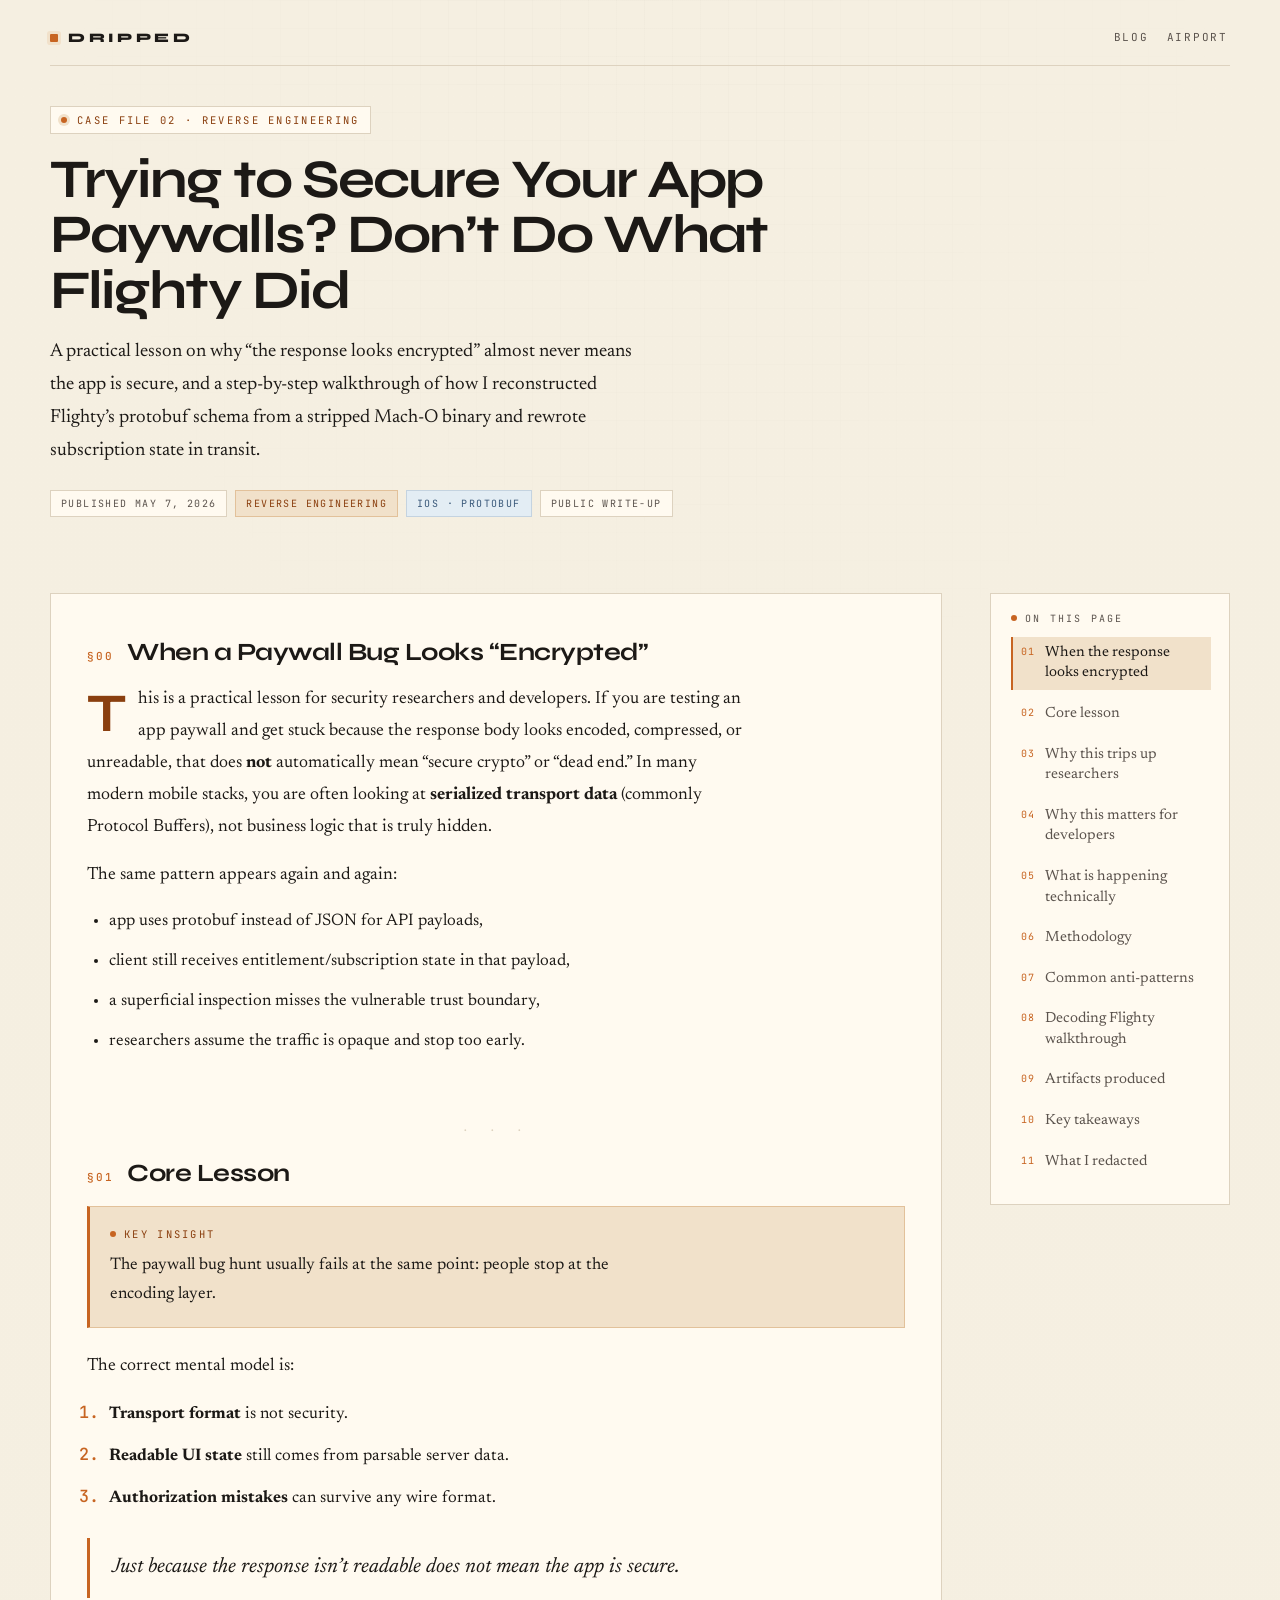
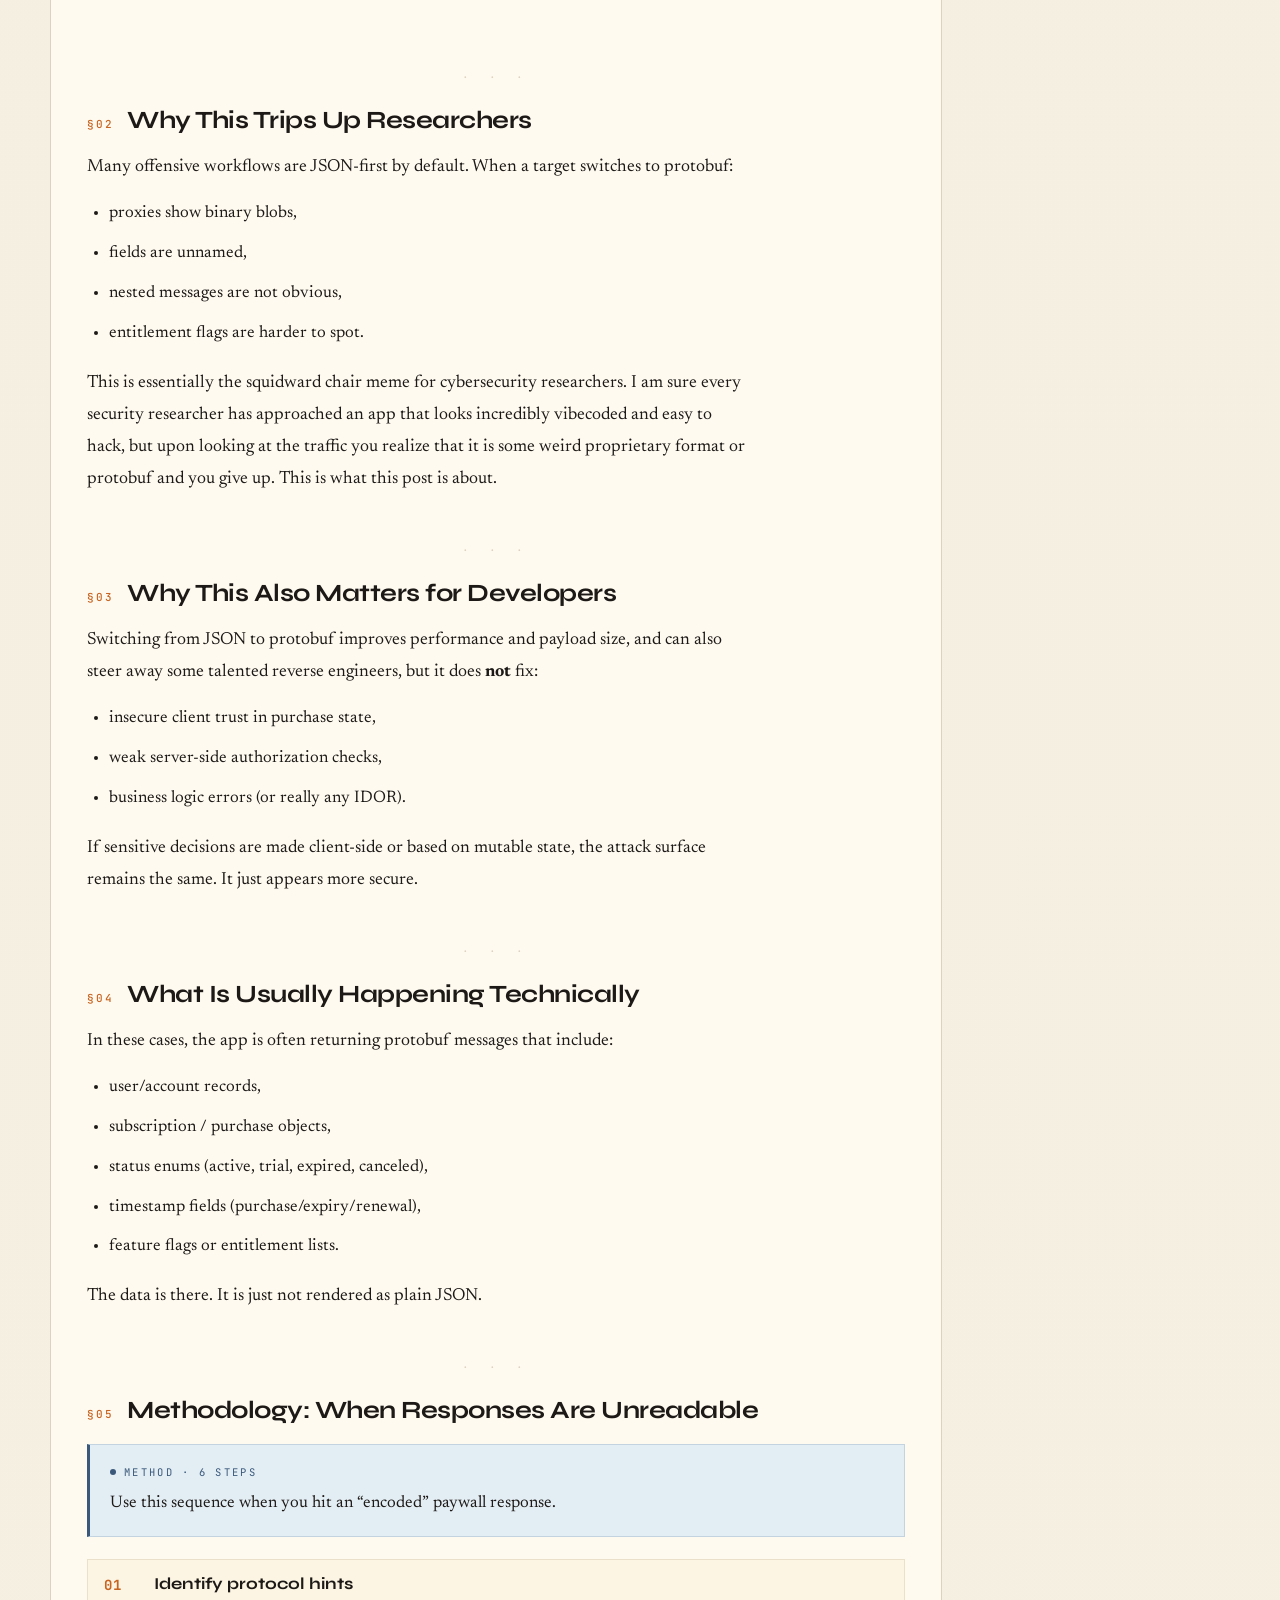
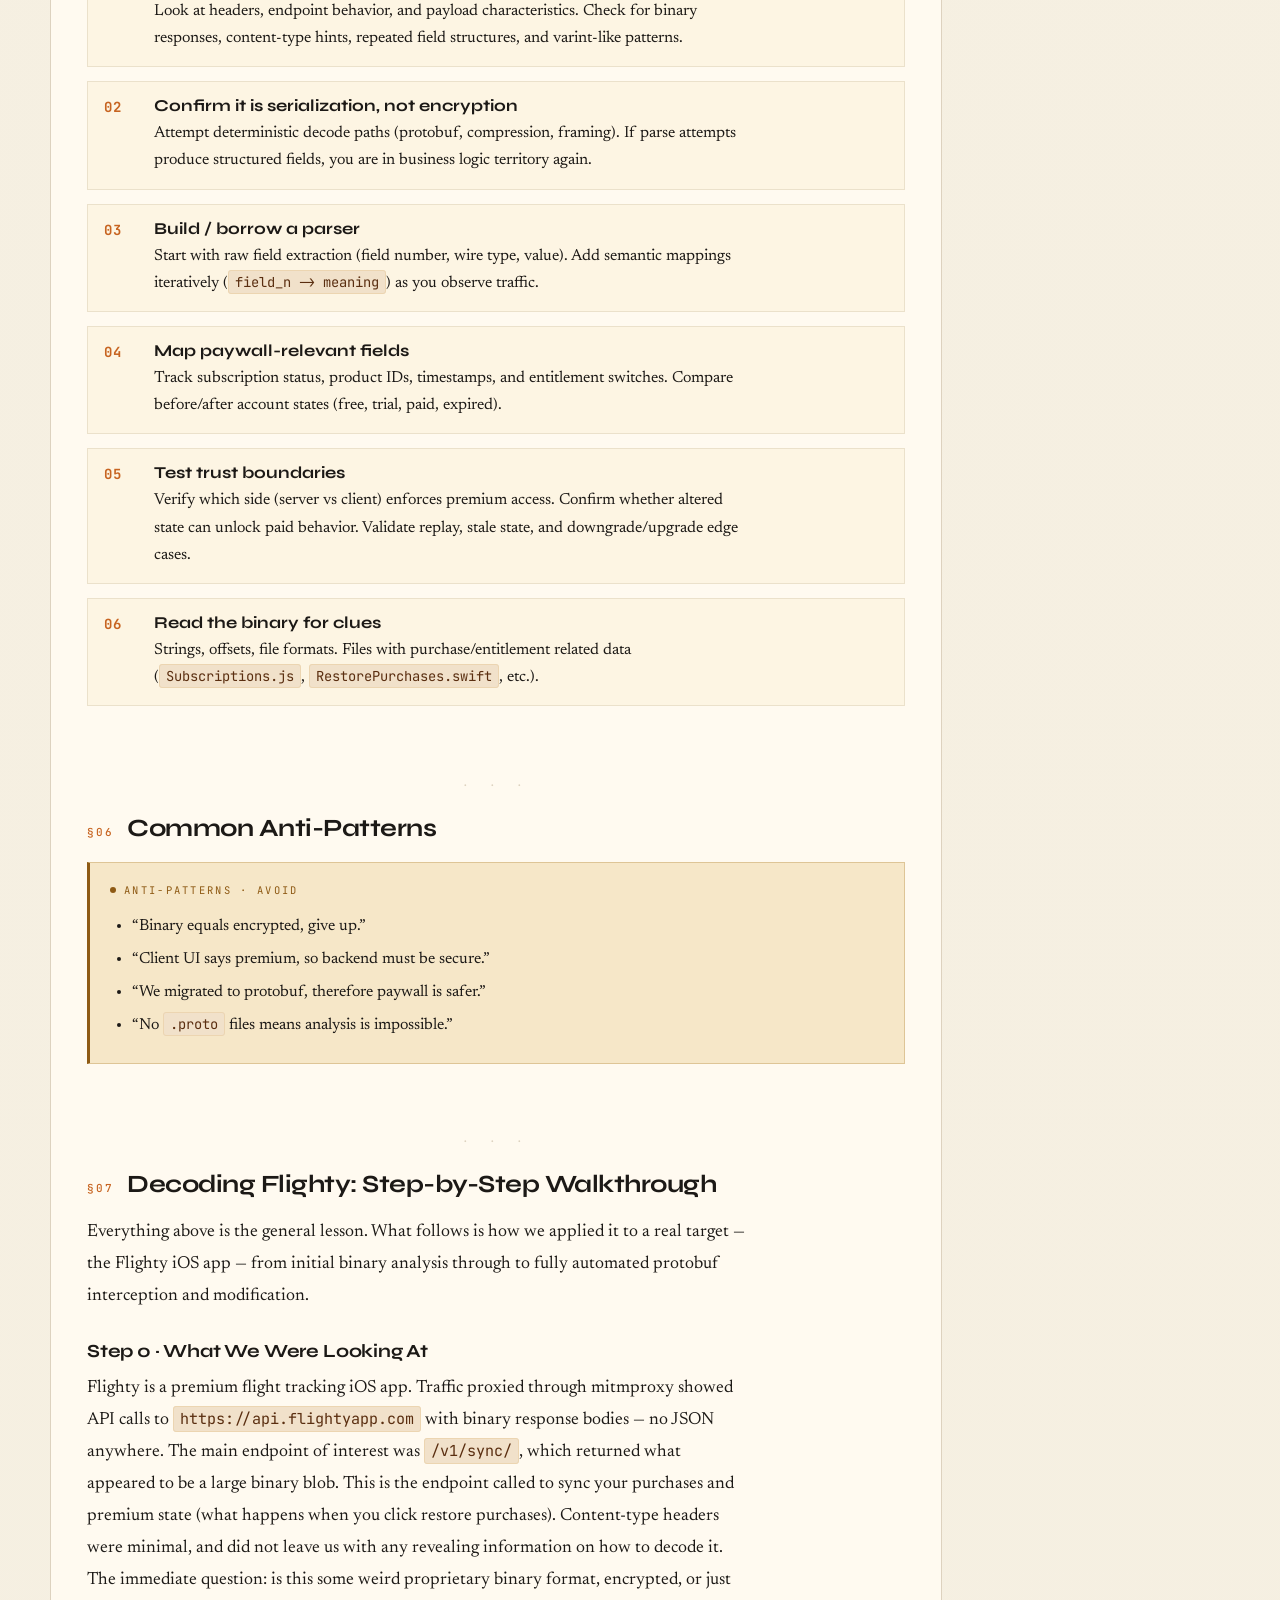
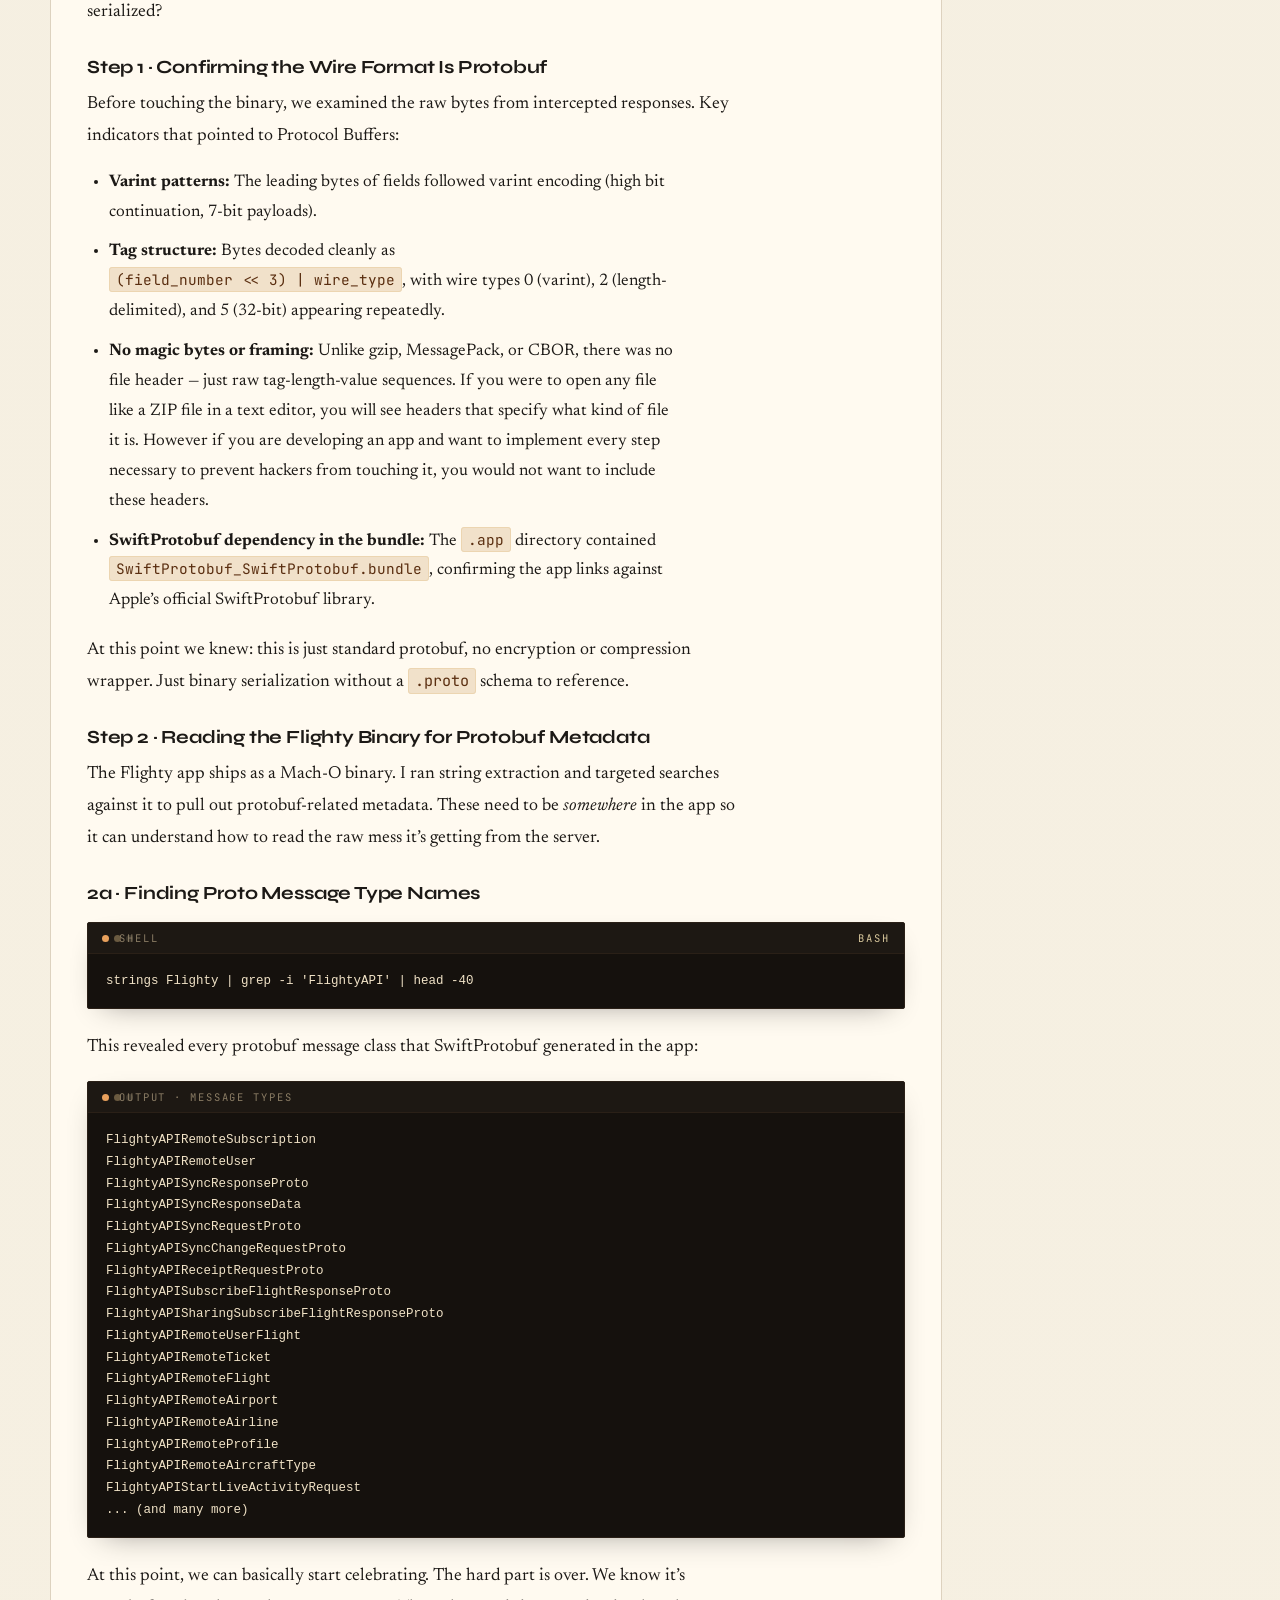
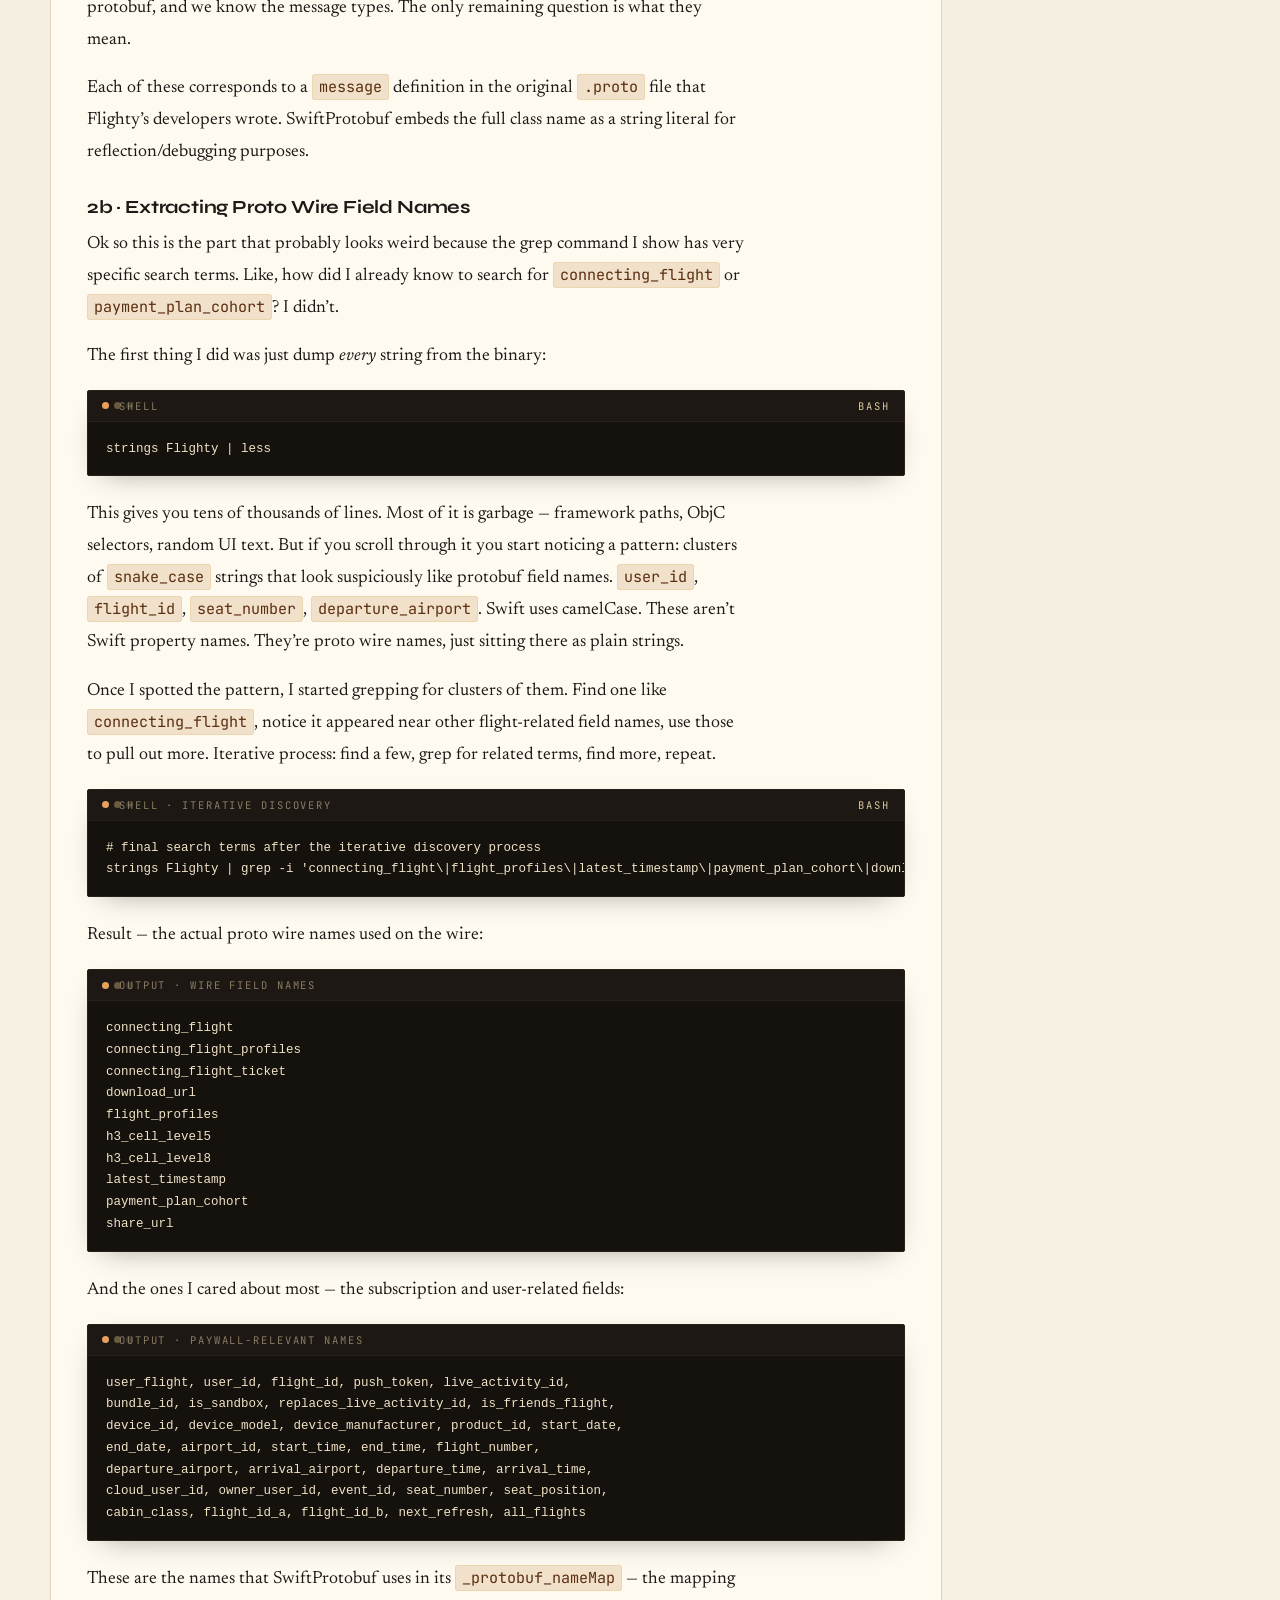
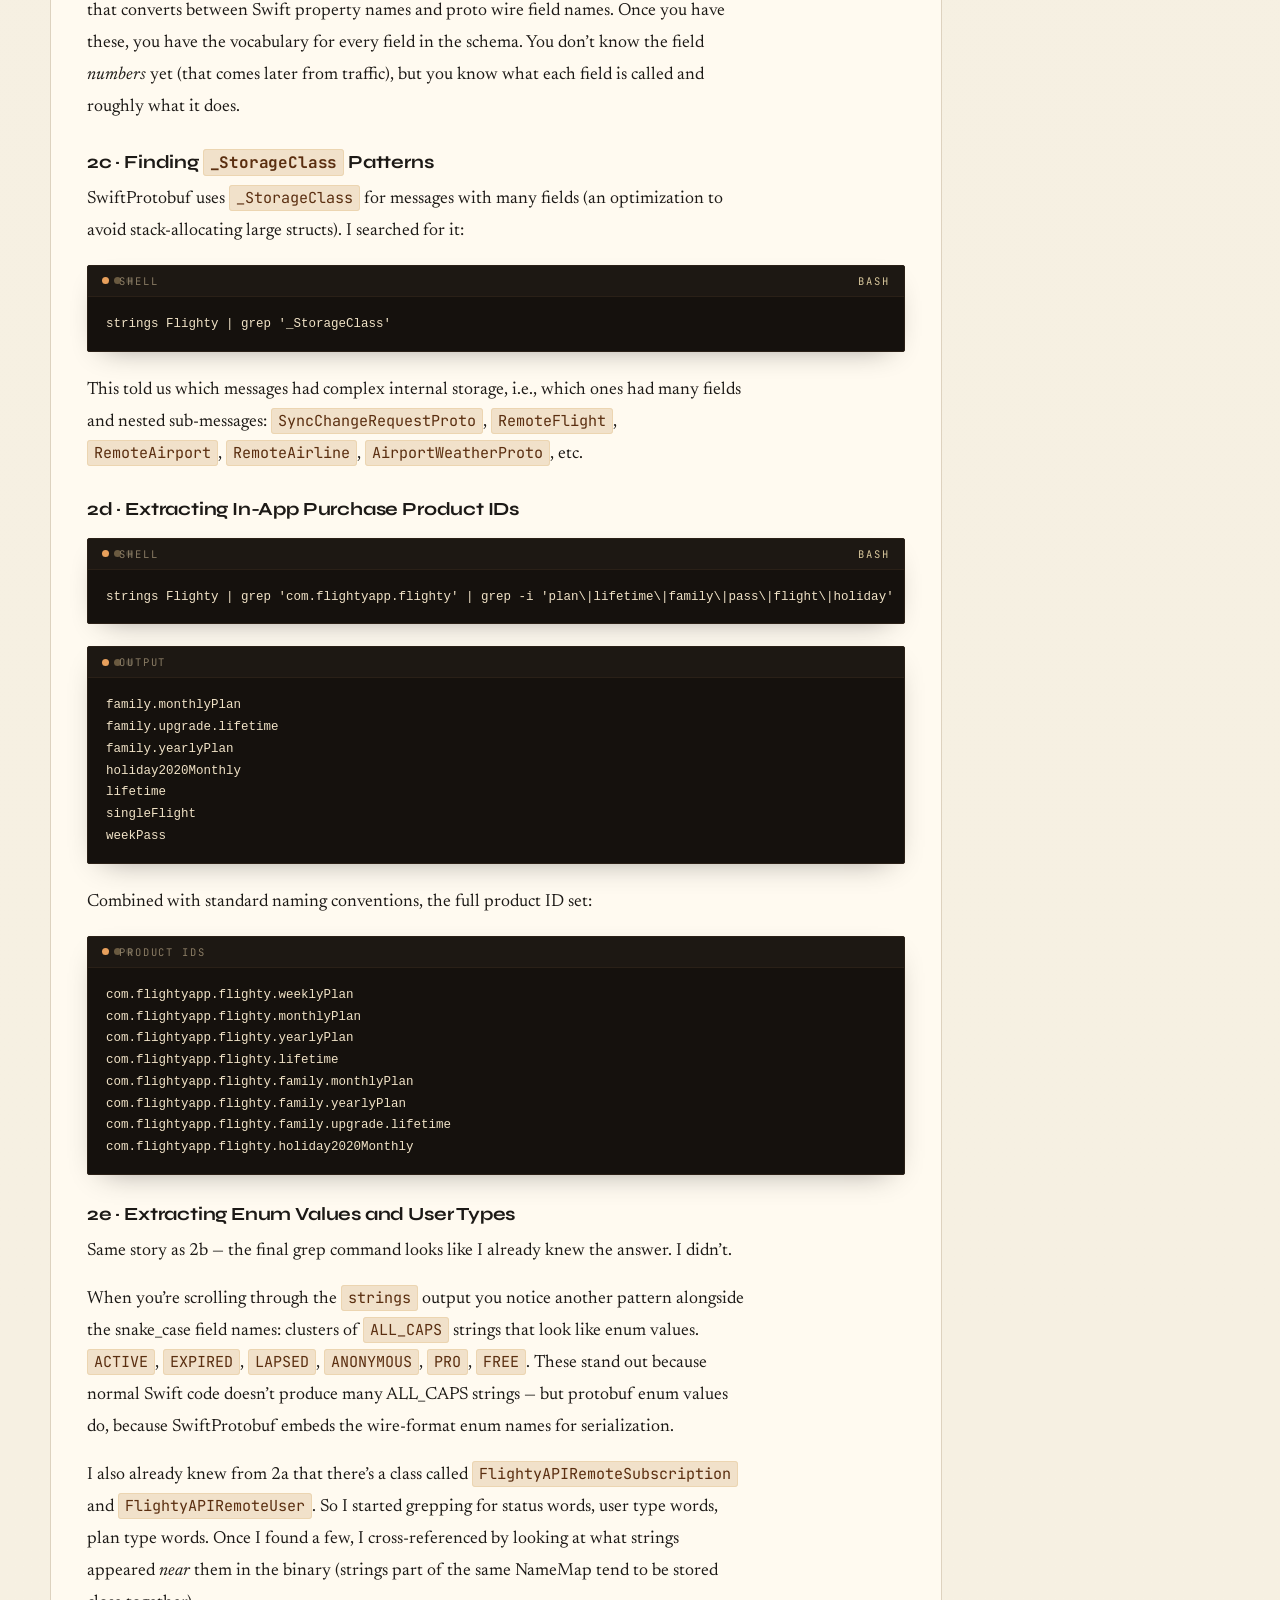
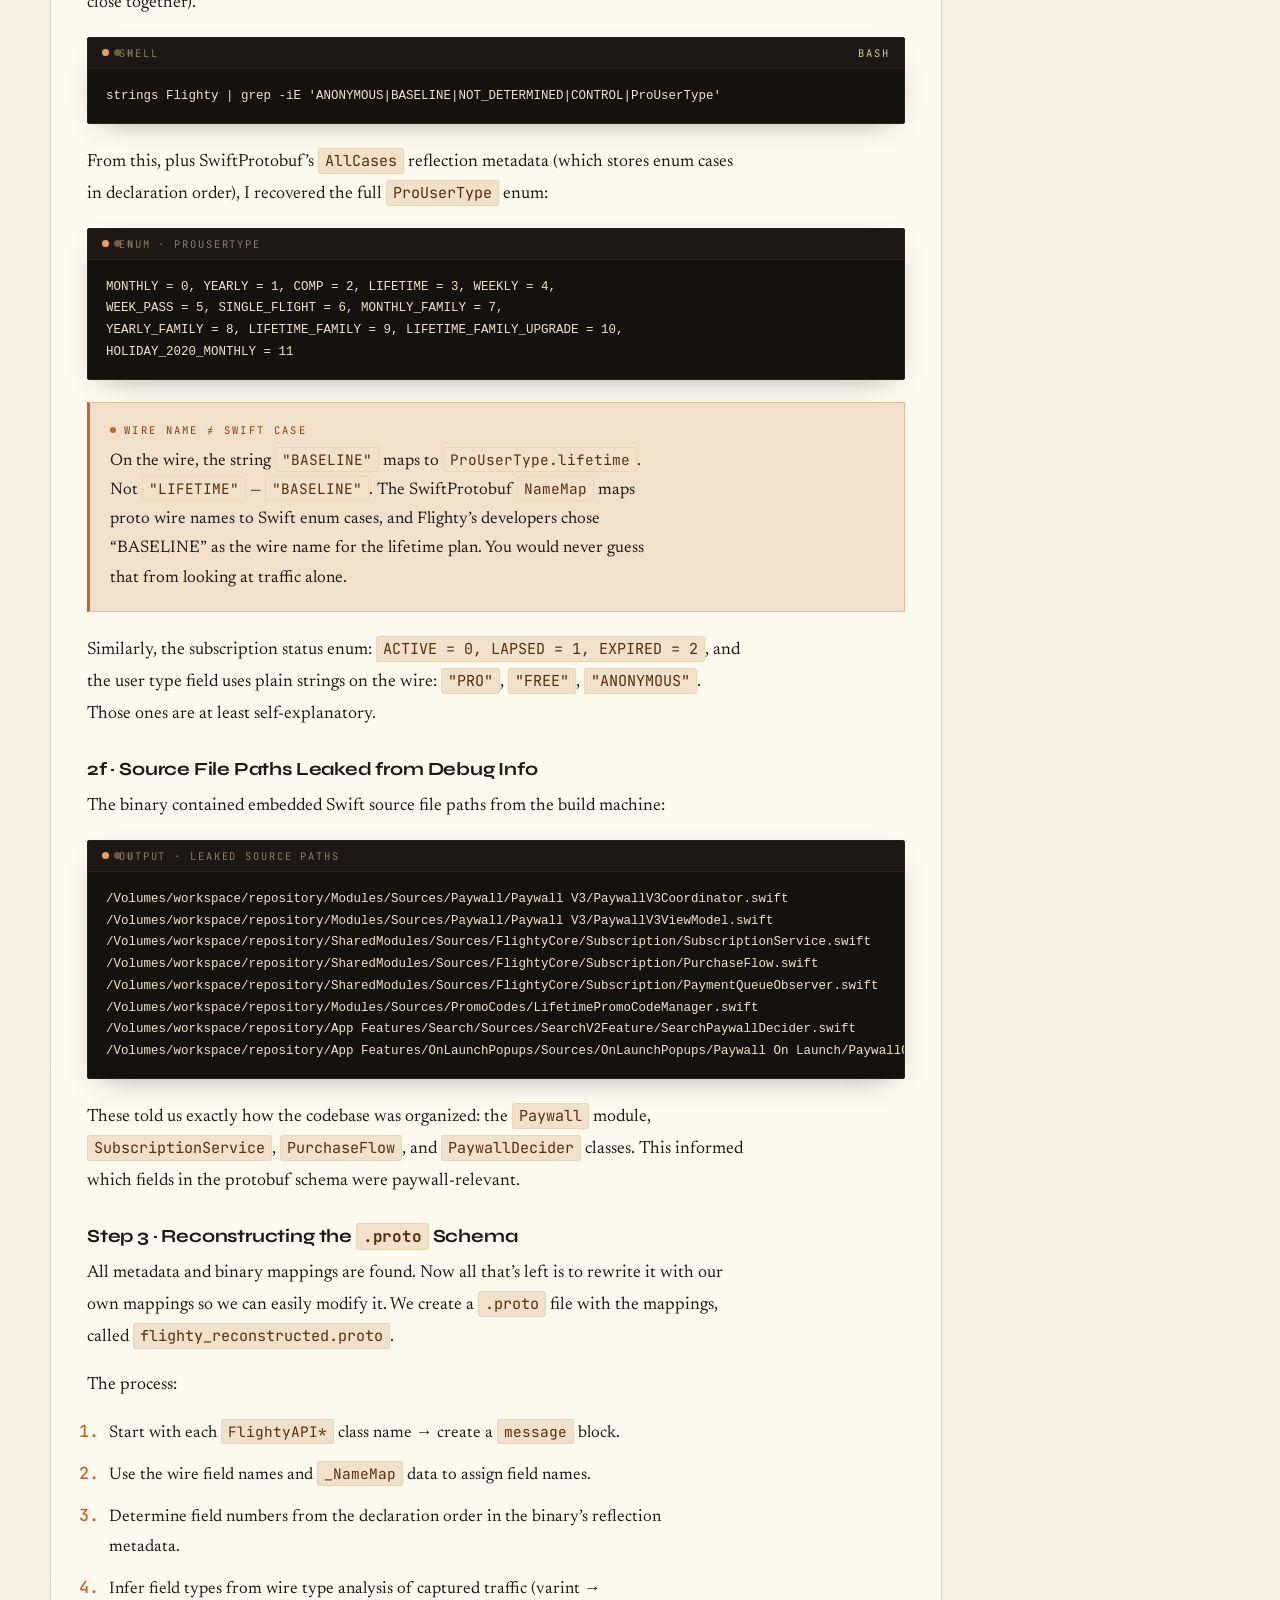
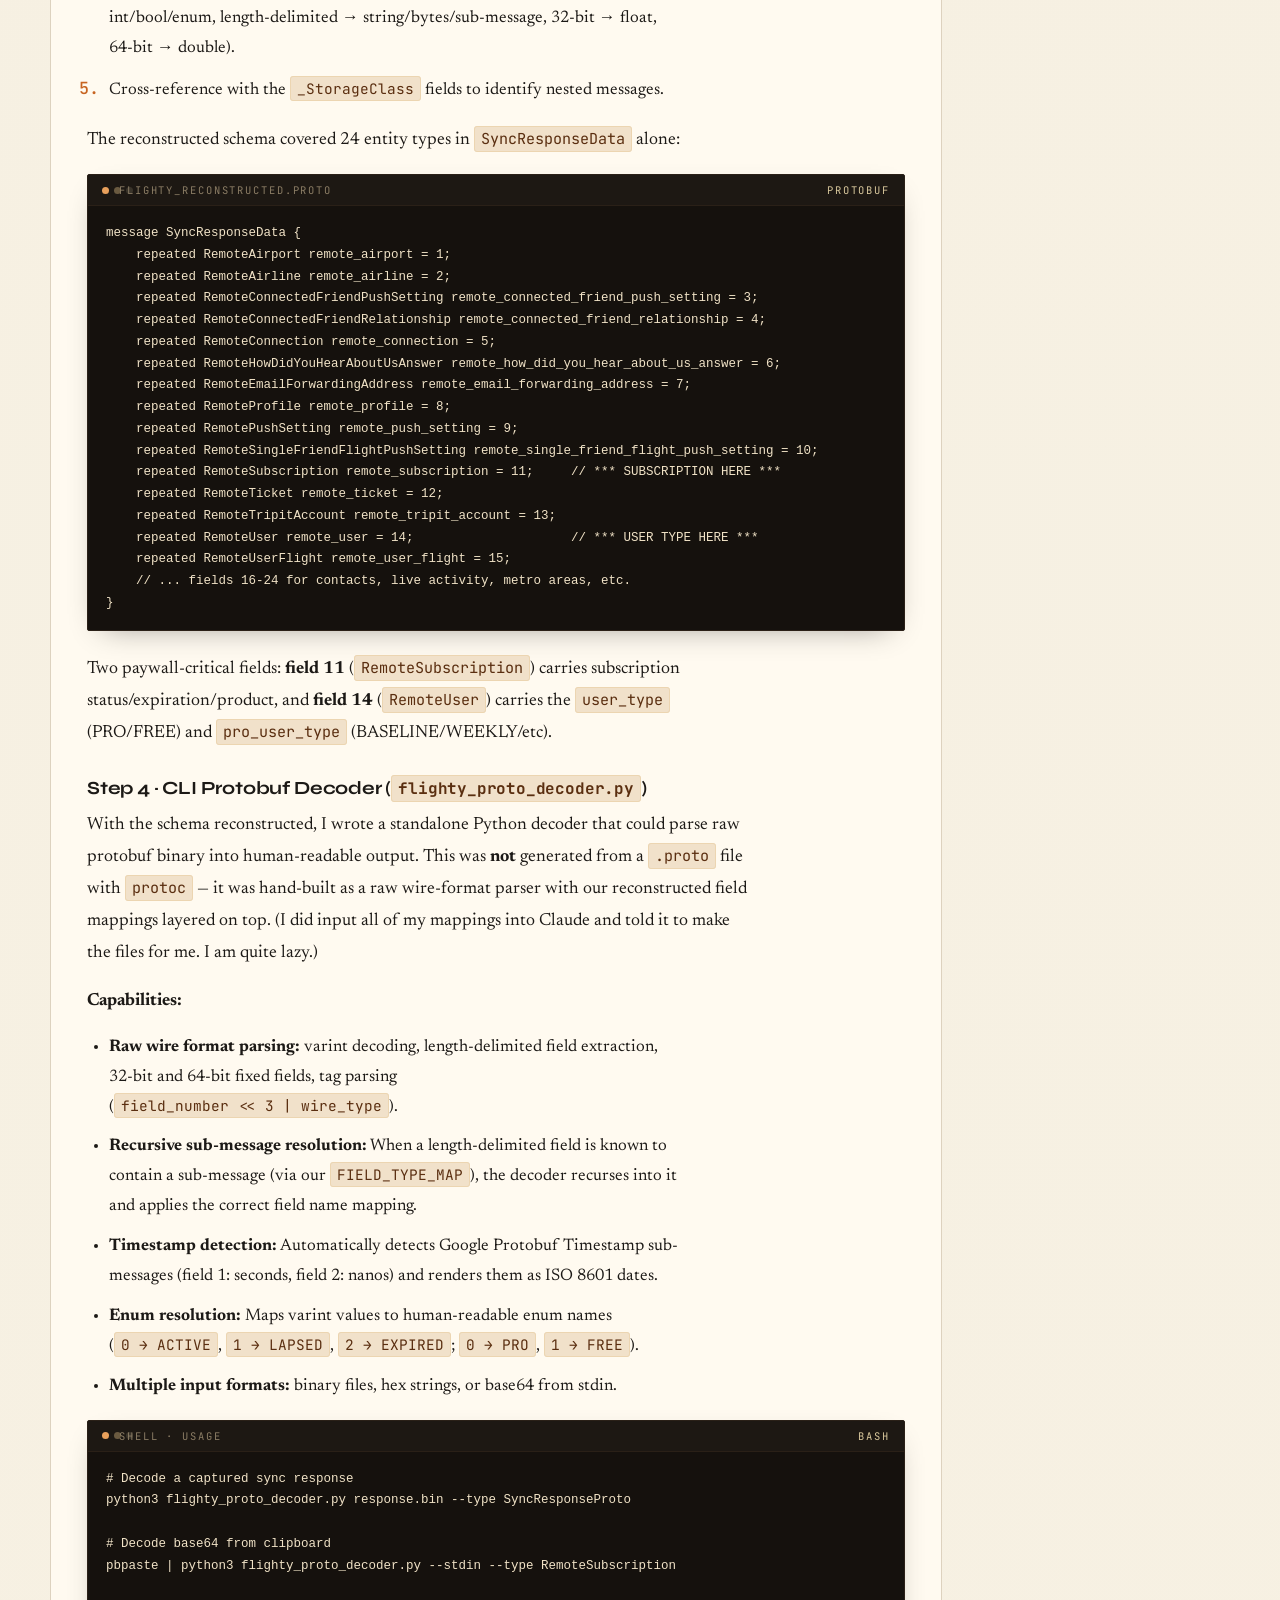
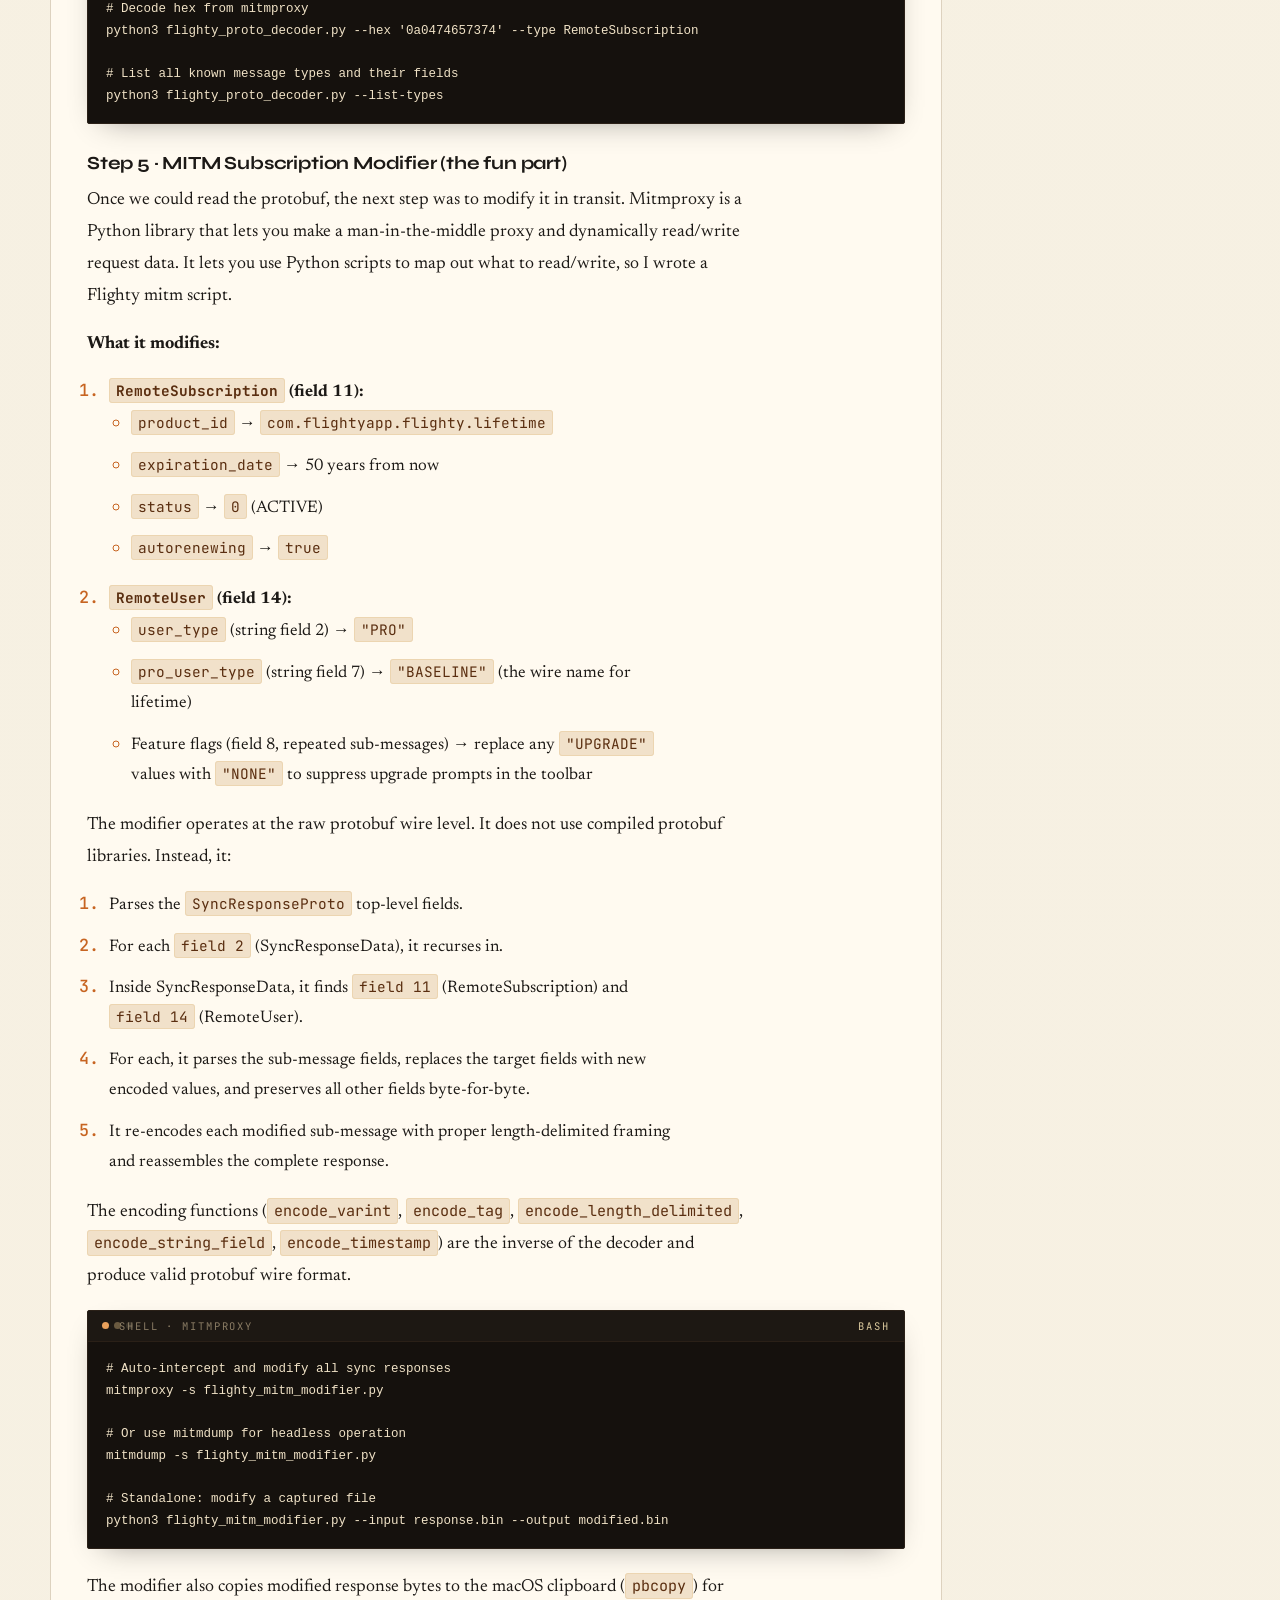
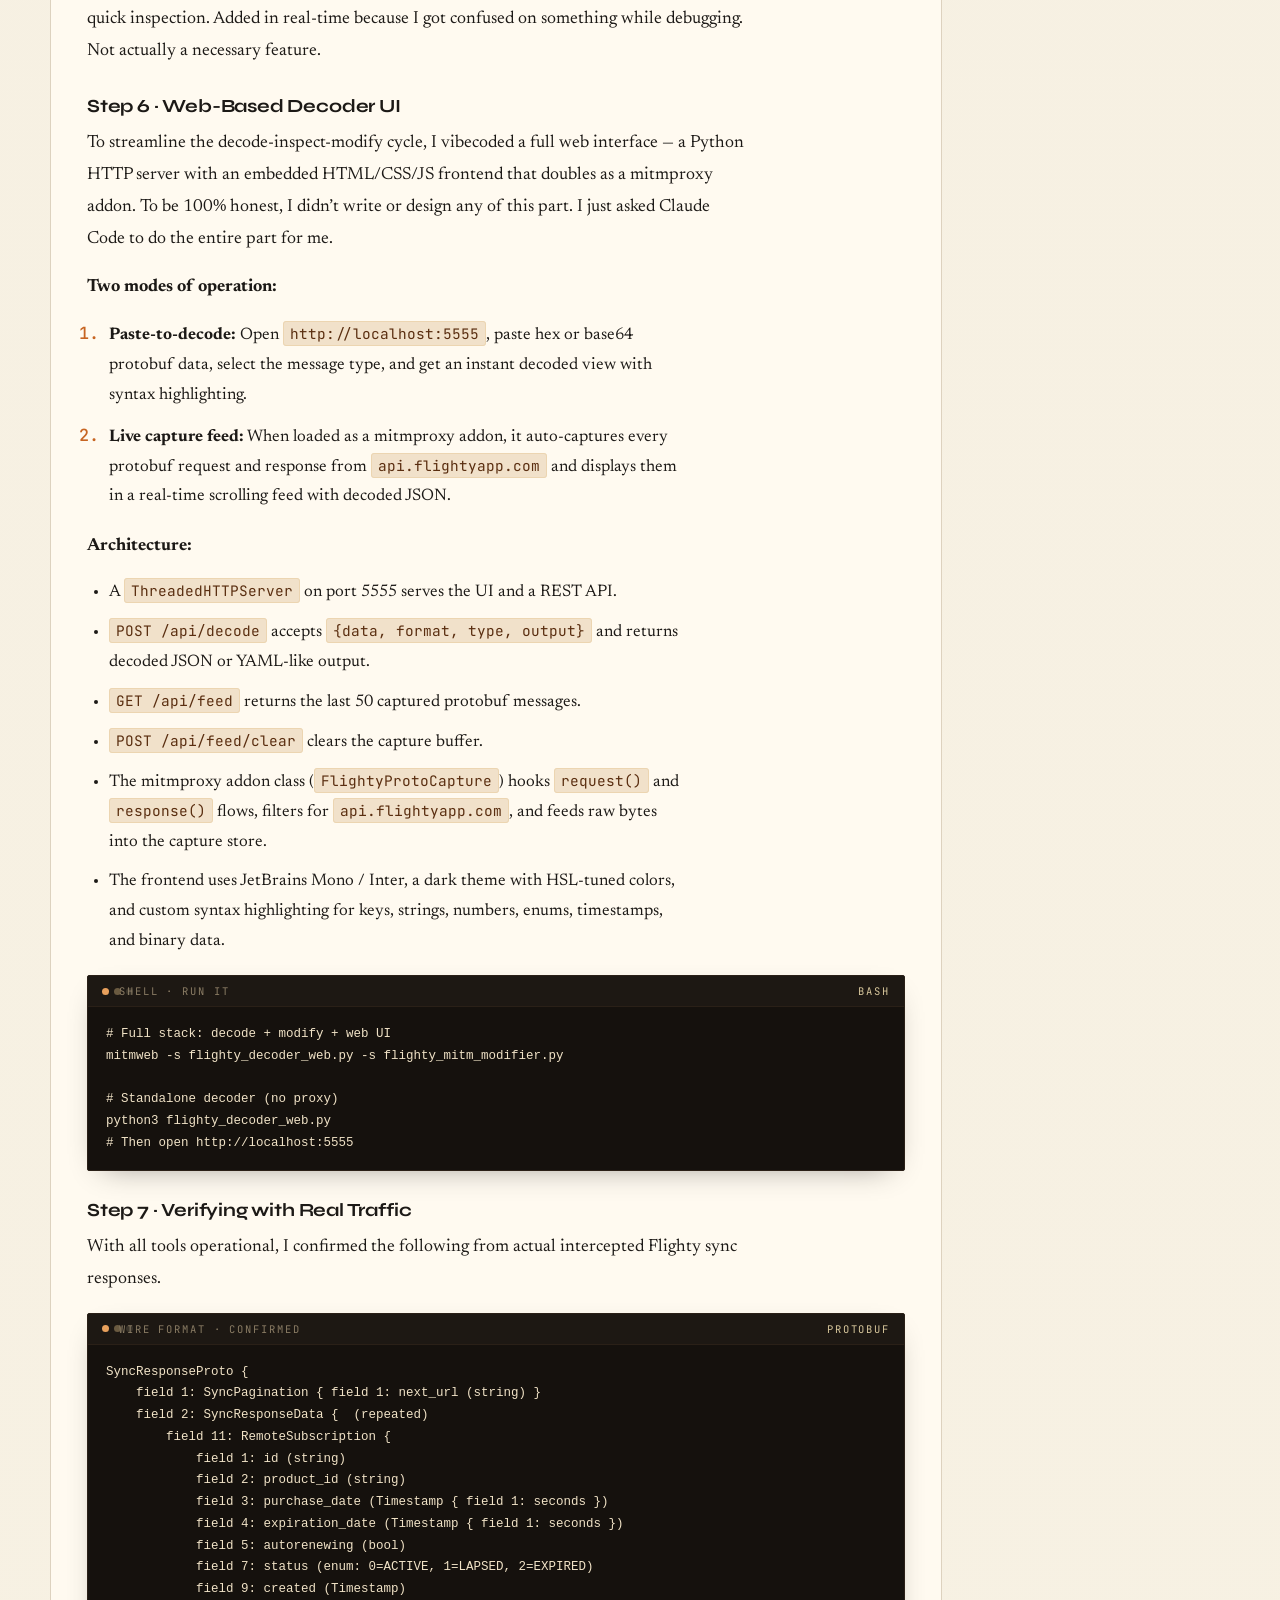
==== commit 47fe0d72: "Redesign blog index and posts for readability + security feel - Extract shared assets/blog.css for i" ====
--- a/blog-flighty-protobuf-paywall.html
+++ b/blog-flighty-protobuf-paywall.html
@@ -4,330 +4,45 @@
 <meta charset="UTF-8">
 <meta name="viewport" content="width=device-width, initial-scale=1">
 <title>Flighty Paywall · Protobuf Trust Boundary · Sina Matian</title>
+<meta name="description" content="Why &quot;the response looks encrypted&quot; almost never means the app is secure — and a step-by-step walkthrough of reconstructing Flighty's protobuf schema from a Mach-O binary and rewriting subscription state in transit.">
 <link rel="preconnect" href="https://fonts.googleapis.com">
 <link rel="preconnect" href="https://fonts.gstatic.com" crossorigin>
 <link href="https://fonts.googleapis.com/css2?family=Newsreader:opsz,wght@6..72,400;6..72,500;6..72,700&amp;family=Syne:wght@500;700;800&amp;family=JetBrains+Mono:wght@400;500;700&amp;display=swap" rel="stylesheet">
-<style>
-  :root {
-    --bg:#f7f1e3;
-    --paper:#fffaf0;
-    --ink:#1c1916;
-    --muted:#5b534d;
-    --line:#ddd2bf;
-    --accent:#c76421;
-    --accent-soft:#f1e1ca;
-    --safe:#306b45;
-    --safe-soft:#e6f1e9;
-    --code-bg:#1c1916;
-    --code-ink:#f1e1ca;
-  }
-
-  *, *::before, *::after { box-sizing:border-box; }
-
-  html { scroll-behavior:smooth; }
-
-  body {
-    margin:0;
-    background:linear-gradient(180deg, #f5efe1 0%, #f7f1e3 100%);
-    color:var(--ink);
-    font-family:'Newsreader', Georgia, serif;
-    -webkit-font-smoothing:antialiased;
-  }
-
-  a { color:inherit; }
-
-  .shell {
-    width:min(820px, calc(100vw - 32px));
-    margin:0 auto;
-    padding:28px 0 72px;
-  }
-
-  .topbar {
-    display:flex;
-    align-items:center;
-    justify-content:space-between;
-    gap:16px;
-    margin-bottom:48px;
-    padding-bottom:16px;
-    border-bottom:1px solid var(--line);
-  }
-
-  .brand {
-    font-family:'Syne', sans-serif;
-    font-size:13px;
-    font-weight:800;
-    letter-spacing:.28em;
-    text-decoration:none;
-    text-transform:uppercase;
-  }
-
-  .topbar nav {
-    display:flex;
-    flex-wrap:wrap;
-    gap:14px;
-  }
-
-  .topbar nav a {
-    font-family:'JetBrains Mono', monospace;
-    font-size:11px;
-    color:var(--muted);
-    text-decoration:none;
-    text-transform:uppercase;
-    letter-spacing:.16em;
-  }
-
-  .eyebrow,
-  .meta-row,
-  .status,
-  .safe-note {
-    font-family:'JetBrains Mono', monospace;
-  }
-
-  .eyebrow {
-    font-size:11px;
-    color:var(--accent);
-    letter-spacing:.18em;
-    text-transform:uppercase;
-  }
-
-  header h1 {
-    margin:12px 0 18px;
-    font-family:'Syne', sans-serif;
-    font-size:clamp(2.2rem, 6.4vw, 3.6rem);
-    line-height:1;
-    letter-spacing:-.04em;
-  }
-
-  .lede {
-    margin:0;
-    color:var(--ink);
-    font-size:1.22rem;
-    line-height:1.72;
-  }
-
-  .meta-row {
-    display:flex;
-    flex-wrap:wrap;
-    gap:10px;
-    margin-top:20px;
-    margin-bottom:36px;
-  }
-
-  .meta-row span {
-    padding:8px 10px;
-    background:var(--paper);
-    border:1px solid var(--line);
-    font-size:10px;
-    color:var(--muted);
-    letter-spacing:.14em;
-    text-transform:uppercase;
-  }
-
-  article {
-    background:var(--paper);
-    border:1px solid var(--line);
-    padding:30px 28px 36px;
-  }
-
-  section + section {
-    margin-top:30px;
-    padding-top:30px;
-    border-top:1px solid var(--line);
-  }
-
-  h2 {
-    margin:0 0 14px;
-    font-family:'Syne', sans-serif;
-    font-size:1.5rem;
-    letter-spacing:-.02em;
-  }
-
-  h3 {
-    margin:24px 0 10px;
-    font-family:'Syne', sans-serif;
-    font-size:1.12rem;
-    letter-spacing:-.01em;
-  }
-
-  p {
-    margin:0 0 14px;
-    font-size:1.1rem;
-    line-height:1.8;
-  }
-
-  p:last-child { margin-bottom:0; }
-
-  .summary-box {
-    padding:18px 18px 18px 20px;
-    background:var(--accent-soft);
-    border-left:3px solid var(--accent);
-  }
-
-  ul, ol {
-    margin:0 0 16px;
-    padding-left:22px;
-  }
-
-  li {
-    margin:0 0 10px;
-    font-size:1.05rem;
-    line-height:1.74;
-  }
-
-  li:last-child { margin-bottom:0; }
-
-  ol li::marker { font-family:'JetBrains Mono', monospace; color:var(--accent); }
-
-  pre {
-    margin:18px 0;
-    padding:16px 18px;
-    background:var(--code-bg);
-    color:var(--code-ink);
-    font-family:'JetBrains Mono', monospace;
-    font-size:12.5px;
-    line-height:1.6;
-    overflow-x:auto;
-    border:1px solid #2c2823;
-    white-space:pre;
-  }
-
-  pre code {
-    background:transparent;
-    padding:0;
-    color:inherit;
-    font-size:inherit;
-  }
-
-  code {
-    font-family:'JetBrains Mono', monospace;
-    font-size:0.9em;
-    background:var(--accent-soft);
-    color:#5a2e10;
-    padding:2px 6px;
-    border-radius:3px;
-  }
-
-  table {
-    width:100%;
-    border-collapse:collapse;
-    margin:18px 0;
-    font-size:1rem;
-  }
-
-  th, td {
-    border:1px solid var(--line);
-    padding:10px 12px;
-    text-align:left;
-    vertical-align:top;
-    line-height:1.6;
-  }
-
-  th {
-    background:var(--accent-soft);
-    font-family:'Syne', sans-serif;
-    font-size:0.92rem;
-    letter-spacing:.02em;
-  }
-
-  td code {
-    font-size:0.85em;
-  }
-
-  hr {
-    margin:30px 0;
-    border:none;
-    border-top:1px solid var(--line);
-  }
-
-  .status,
-  .safe-note {
-    display:inline-flex;
-    align-items:center;
-    gap:8px;
-    padding:9px 11px;
-    font-size:10px;
-    letter-spacing:.16em;
-    text-transform:uppercase;
-    border:1px solid var(--line);
-  }
-
-  .status {
-    background:#f7e6db;
-    color:#7a3813;
-    border-color:#dfbfaa;
-  }
-
-  .safe-note {
-    background:var(--safe-soft);
-    color:var(--safe);
-    border-color:#bed5c7;
-  }
-
-  .back-link {
-    display:inline-block;
-    margin-top:28px;
-    font-family:'JetBrains Mono', monospace;
-    font-size:11px;
-    color:var(--accent);
-    letter-spacing:.16em;
-    text-decoration:none;
-    text-transform:uppercase;
-  }
-
-  footer {
-    margin-top:24px;
-    font-family:'JetBrains Mono', monospace;
-    font-size:10px;
-    color:var(--muted);
-    letter-spacing:.16em;
-    text-transform:uppercase;
-  }
-
-  @media (max-width: 640px) {
-    .shell { width:min(100vw - 24px, 820px); }
-    .topbar {
-      flex-direction:column;
-      align-items:flex-start;
-      margin-bottom:36px;
-    }
-    article { padding:22px 18px 28px; }
-    .lede { font-size:1.1rem; }
-    p, li { font-size:1rem; }
-    pre { font-size:11.5px; padding:14px; }
-    th, td { font-size:0.92rem; padding:8px 10px; }
-  }
-</style>
+<link rel="stylesheet" href="assets/blog.css">
 </head>
 <body>
-  <main class="shell">
-    <div class="topbar">
-      <a class="brand" href="index.html">dripped</a>
-      <nav aria-label="Pages">
-        <a href="blog.html">Blog</a>
-        <a href="index.html">Airport</a>
-      </nav>
+  <div class="progress" id="progress"></div>
+  <main class="shell shell--wide">
+    <div style="grid-column:1 / -1;">
+      <div class="topbar">
+        <a class="brand" href="index.html">dripped</a>
+        <nav aria-label="Pages">
+          <a href="blog.html">Blog</a>
+          <a href="index.html">Airport</a>
+        </nav>
+      </div>
+
+      <header class="article-header">
+        <div class="case-eyebrow">Case File 02 · Reverse Engineering</div>
+        <h1>Trying to Secure Your App Paywalls? Don&rsquo;t Do What Flighty Did</h1>
+        <p class="lede">
+          A practical lesson on why &ldquo;the response looks encrypted&rdquo; almost never means the app is secure, and a step-by-step walkthrough of how I reconstructed Flighty&rsquo;s protobuf schema from a stripped Mach-O binary and rewrote subscription state in transit.
+        </p>
+        <div class="meta-row" aria-label="Article metadata">
+          <span>Published May 7, 2026</span>
+          <span class="tag-accent">Reverse Engineering</span>
+          <span class="tag-info">iOS · Protobuf</span>
+          <span>Public write-up</span>
+        </div>
+      </header>
     </div>
 
-    <header>
-      <div class="eyebrow">Story 02 / Reverse Engineering Write-up</div>
-      <h1>Trying to Secure Your App Paywalls? Don&rsquo;t Do What Flighty Did</h1>
-      <p class="lede">
-        A practical lesson on why &ldquo;the response looks encrypted&rdquo; almost never means the app is secure, and a step-by-step walkthrough of how I reconstructed Flighty&rsquo;s protobuf schema from a stripped Mach-O binary and rewrote subscription state in transit.
-      </p>
-      <div class="meta-row" aria-label="Article metadata">
-        <span>Published May 7, 2026</span>
-        <span>Reverse Engineering</span>
-        <span>iOS / Protobuf</span>
-        <span>Public Write-up</span>
-      </div>
-    </header>
-
     <article>
-      <section>
-        <h2>When a Paywall Bug Looks &ldquo;Encrypted&rdquo;: What Is Usually Happening</h2>
-        <p>This is a practical lesson for security researchers and developers.</p>
-        <p>
-          If you are testing an app paywall and get stuck because the response body looks encoded, compressed, or unreadable, that does <strong>not</strong> automatically mean &ldquo;secure crypto&rdquo; or &ldquo;dead end.&rdquo; In many modern mobile stacks, you are often looking at <strong>serialized transport data</strong> (commonly Protocol Buffers), not business logic that is truly hidden.
+
+      <section id="intro">
+        <h2 data-num="§00">When a Paywall Bug Looks &ldquo;Encrypted&rdquo;</h2>
+        <p class="dropcap">
+          This is a practical lesson for security researchers and developers. If you are testing an app paywall and get stuck because the response body looks encoded, compressed, or unreadable, that does <strong>not</strong> automatically mean &ldquo;secure crypto&rdquo; or &ldquo;dead end.&rdquo; In many modern mobile stacks, you are often looking at <strong>serialized transport data</strong> (commonly Protocol Buffers), not business logic that is truly hidden.
         </p>
         <p>The same pattern appears again and again:</p>
         <ul>
@@ -338,9 +53,10 @@
         </ul>
       </section>
 
-      <section>
-        <h2>Core Lesson</h2>
-        <div class="summary-box">
+      <section id="core-lesson">
+        <h2 data-num="§01">Core Lesson</h2>
+        <div class="callout callout--insight">
+          <div class="callout__label">Key Insight</div>
           <p>The paywall bug hunt usually fails at the same point: people stop at the encoding layer.</p>
         </div>
         <p>The correct mental model is:</p>
@@ -349,11 +65,13 @@
           <li><strong>Readable UI state</strong> still comes from parsable server data.</li>
           <li><strong>Authorization mistakes</strong> can survive any wire format.</li>
         </ol>
-        <p>In other words: just because the response isn&rsquo;t readable does not mean the app is secure.</p>
-      </section>
-
-      <section>
-        <h2>Why This Trips Up Researchers</h2>
+        <div class="pull-quote">
+          Just because the response isn&rsquo;t readable does not mean the app is secure.
+        </div>
+      </section>
+
+      <section id="trips-up">
+        <h2 data-num="§02">Why This Trips Up Researchers</h2>
         <p>Many offensive workflows are JSON-first by default. When a target switches to protobuf:</p>
         <ul>
           <li>proxies show binary blobs,</li>
@@ -366,8 +84,8 @@
         </p>
       </section>
 
-      <section>
-        <h2>Why This Also Matters for Developers</h2>
+      <section id="developers">
+        <h2 data-num="§03">Why This Also Matters for Developers</h2>
         <p>
           Switching from JSON to protobuf improves performance and payload size, and can also steer away some talented reverse engineers, but it does <strong>not</strong> fix:
         </p>
@@ -379,8 +97,8 @@
         <p>If sensitive decisions are made client-side or based on mutable state, the attack surface remains the same. It just appears more secure.</p>
       </section>
 
-      <section>
-        <h2>What Is Usually Happening Technically</h2>
+      <section id="technical">
+        <h2 data-num="§04">What Is Usually Happening Technically</h2>
         <p>In these cases, the app is often returning protobuf messages that include:</p>
         <ul>
           <li>user/account records,</li>
@@ -392,72 +110,101 @@
         <p>The data is there. It is just not rendered as plain JSON.</p>
       </section>
 
-      <section>
-        <h2>Methodology: What to Do When Responses Are Unreadable</h2>
-        <p>Use this sequence when you hit an &ldquo;encoded&rdquo; paywall response:</p>
-        <ol>
-          <li>
-            <strong>Identify protocol hints.</strong> Look at headers, endpoint behavior, and payload characteristics. Check for binary responses, content-type hints, repeated field structures, and varint-like patterns.
-          </li>
-          <li>
-            <strong>Confirm it is serialization, not encryption.</strong> Attempt deterministic decode paths (protobuf, compression, framing). If parse attempts produce structured fields, you are in business logic territory again.
-          </li>
-          <li>
-            <strong>Build/borrow a parser.</strong> Start with raw field extraction (field number, wire type, value). Add semantic mappings iteratively (<code>field_n -&gt; meaning</code>) as you observe traffic.
-          </li>
-          <li>
-            <strong>Map paywall-relevant fields.</strong> Track subscription status, product IDs, timestamps, and entitlement switches. Compare before/after account states (free, trial, paid, expired).
-          </li>
-          <li>
-            <strong>Test trust boundaries.</strong> Verify which side (server vs client) enforces premium access. Confirm whether altered state can unlock paid behavior. Validate replay, stale state, and downgrade/upgrade edge cases.
-          </li>
-          <li>
-            <strong>Review the binary or runtime for revealing information to aid reverse engineering.</strong> Strings, offsets, file formats. Files with purchase/entitlement related data (<code>Subscriptions.js</code>, <code>RestorePurchases.swift</code>, etc.).
-          </li>
-        </ol>
-      </section>
-
-      <section>
-        <h2>Common Anti-Patterns to Avoid</h2>
-        <ul>
-          <li>&ldquo;Binary equals encrypted, give up.&rdquo;</li>
-          <li>&ldquo;Client UI says premium, so backend must be secure.&rdquo;</li>
-          <li>&ldquo;We migrated to protobuf, therefore paywall is safer.&rdquo;</li>
-          <li>&ldquo;No <code>.proto</code> files means analysis is impossible.&rdquo;</li>
-        </ul>
-      </section>
-
-      <section>
-        <h2>How We Actually Decoded Flighty: A Step-by-Step Walkthrough</h2>
+      <section id="methodology">
+        <h2 data-num="§05">Methodology: When Responses Are Unreadable</h2>
+        <div class="callout callout--method">
+          <div class="callout__label">Method · 6 Steps</div>
+          <p>Use this sequence when you hit an &ldquo;encoded&rdquo; paywall response.</p>
+        </div>
+        <div class="steps">
+          <div class="step">
+            <div>
+              <strong>Identify protocol hints</strong>
+              <p>Look at headers, endpoint behavior, and payload characteristics. Check for binary responses, content-type hints, repeated field structures, and varint-like patterns.</p>
+            </div>
+          </div>
+          <div class="step">
+            <div>
+              <strong>Confirm it is serialization, not encryption</strong>
+              <p>Attempt deterministic decode paths (protobuf, compression, framing). If parse attempts produce structured fields, you are in business logic territory again.</p>
+            </div>
+          </div>
+          <div class="step">
+            <div>
+              <strong>Build / borrow a parser</strong>
+              <p>Start with raw field extraction (field number, wire type, value). Add semantic mappings iteratively (<code>field_n -&gt; meaning</code>) as you observe traffic.</p>
+            </div>
+          </div>
+          <div class="step">
+            <div>
+              <strong>Map paywall-relevant fields</strong>
+              <p>Track subscription status, product IDs, timestamps, and entitlement switches. Compare before/after account states (free, trial, paid, expired).</p>
+            </div>
+          </div>
+          <div class="step">
+            <div>
+              <strong>Test trust boundaries</strong>
+              <p>Verify which side (server vs client) enforces premium access. Confirm whether altered state can unlock paid behavior. Validate replay, stale state, and downgrade/upgrade edge cases.</p>
+            </div>
+          </div>
+          <div class="step">
+            <div>
+              <strong>Read the binary for clues</strong>
+              <p>Strings, offsets, file formats. Files with purchase/entitlement related data (<code>Subscriptions.js</code>, <code>RestorePurchases.swift</code>, etc.).</p>
+            </div>
+          </div>
+        </div>
+      </section>
+
+      <section id="anti-patterns">
+        <h2 data-num="§06">Common Anti-Patterns</h2>
+        <div class="callout callout--anti">
+          <div class="callout__label">Anti-Patterns · Avoid</div>
+          <ul>
+            <li>&ldquo;Binary equals encrypted, give up.&rdquo;</li>
+            <li>&ldquo;Client UI says premium, so backend must be secure.&rdquo;</li>
+            <li>&ldquo;We migrated to protobuf, therefore paywall is safer.&rdquo;</li>
+            <li>&ldquo;No <code>.proto</code> files means analysis is impossible.&rdquo;</li>
+          </ul>
+        </div>
+      </section>
+
+      <section id="walkthrough">
+        <h2 data-num="§07">Decoding Flighty: Step-by-Step Walkthrough</h2>
         <p>
           Everything above is the general lesson. What follows is how we applied it to a real target &mdash; the Flighty iOS app &mdash; from initial binary analysis through to fully automated protobuf interception and modification.
         </p>
 
-        <h3>Step 0: What We Were Looking At</h3>
+        <h3>Step 0 · What We Were Looking At</h3>
         <p>
           Flighty is a premium flight tracking iOS app. Traffic proxied through mitmproxy showed API calls to <code>https://api.flightyapp.com</code> with binary response bodies &mdash; no JSON anywhere. The main endpoint of interest was <code>/v1/sync/</code>, which returned what appeared to be a large binary blob. This is the endpoint called to sync your purchases and premium state (what happens when you click restore purchases). Content-type headers were minimal, and did not leave us with any revealing information on how to decode it. The immediate question: is this some weird proprietary binary format, encrypted, or just serialized?
         </p>
 
-        <h3>Step 1: Confirming the Wire Format Is Protobuf</h3>
+        <h3>Step 1 · Confirming the Wire Format Is Protobuf</h3>
         <p>Before touching the binary, we examined the raw bytes from intercepted responses. Key indicators that pointed to Protocol Buffers:</p>
         <ul>
           <li><strong>Varint patterns:</strong> The leading bytes of fields followed varint encoding (high bit continuation, 7-bit payloads).</li>
           <li><strong>Tag structure:</strong> Bytes decoded cleanly as <code>(field_number &lt;&lt; 3) | wire_type</code>, with wire types 0 (varint), 2 (length-delimited), and 5 (32-bit) appearing repeatedly.</li>
-          <li><strong>No magic bytes or framing:</strong> Unlike gzip, MessagePack, or CBOR, there was no file header &mdash; just raw tag-length-value sequences. If you were to open any file like a ZIP file in a text editor, you will see headers that specify what kind of file it is (this is for your operating system to understand what to do with the file). However if you are developing an app and want to implement every step necessary to prevent hackers from touching it, you would not want to include these headers. This is a good indicator that this is not some proprietary format or encryption but simply a format like protobuf.</li>
-          <li><strong>SwiftProtobuf dependency visible in the app bundle:</strong> The <code>.app</code> directory contained <code>SwiftProtobuf_SwiftProtobuf.bundle</code>, confirming the app links against Apple&rsquo;s official SwiftProtobuf library. Finding these libraries is always a good indicator that the app is not using a proprietary format or encryption but simply a format like protobuf.</li>
+          <li><strong>No magic bytes or framing:</strong> Unlike gzip, MessagePack, or CBOR, there was no file header &mdash; just raw tag-length-value sequences. If you were to open any file like a ZIP file in a text editor, you will see headers that specify what kind of file it is. However if you are developing an app and want to implement every step necessary to prevent hackers from touching it, you would not want to include these headers.</li>
+          <li><strong>SwiftProtobuf dependency in the bundle:</strong> The <code>.app</code> directory contained <code>SwiftProtobuf_SwiftProtobuf.bundle</code>, confirming the app links against Apple&rsquo;s official SwiftProtobuf library.</li>
         </ul>
         <p>
           At this point we knew: this is just standard protobuf, no encryption or compression wrapper. Just binary serialization without a <code>.proto</code> schema to reference.
         </p>
 
-        <h3>Step 2: Reading the Flighty Binary for Protobuf Metadata</h3>
-        <p>
-          At this point we need to be looking for how the app interprets this data. Remember the Flighty app is an iOS app, so it ships as a Mach-O binary. I ran string extraction and targeted searches against it to pull out protobuf-related metadata. These need to be <em>somewhere</em> in the app so it can understand how to read the raw mess it&rsquo;s getting from the server.
-        </p>
-
-        <h3>2a. Finding All Proto Message Type Names</h3>
+        <h3>Step 2 · Reading the Flighty Binary for Protobuf Metadata</h3>
+        <p>
+          The Flighty app ships as a Mach-O binary. I ran string extraction and targeted searches against it to pull out protobuf-related metadata. These need to be <em>somewhere</em> in the app so it can understand how to read the raw mess it&rsquo;s getting from the server.
+        </p>
+
+        <h3>2a · Finding Proto Message Type Names</h3>
+        <div class="codeblock">
+          <div class="codeblock__head"><span>shell</span><span class="codeblock__lang">bash</span></div>
 <pre><code>strings Flighty | grep -i 'FlightyAPI' | head -40</code></pre>
+        </div>
         <p>This revealed every protobuf message class that SwiftProtobuf generated in the app:</p>
+        <div class="codeblock">
+          <div class="codeblock__head"><span>output · message types</span></div>
 <pre><code>FlightyAPIRemoteSubscription
 FlightyAPIRemoteUser
 FlightyAPISyncResponseProto
@@ -476,26 +223,35 @@
 FlightyAPIRemoteAircraftType
 FlightyAPIStartLiveActivityRequest
 ... (and many more)</code></pre>
-        <p>At this point, we can basically start celebrating. The hard part is over. We know it&rsquo;s protobuf, and we know the message types. The only remaining question is what do they mean?</p>
+        </div>
+        <p>At this point, we can basically start celebrating. The hard part is over. We know it&rsquo;s protobuf, and we know the message types. The only remaining question is what they mean.</p>
         <p>
           Each of these corresponds to a <code>message</code> definition in the original <code>.proto</code> file that Flighty&rsquo;s developers wrote. SwiftProtobuf embeds the full class name as a string literal for reflection/debugging purposes.
         </p>
 
-        <h3>2b. Extracting Proto Wire Field Names</h3>
-        <p>
-          Ok so this is the part that probably looks weird in the final write-up because the grep command I show has very specific search terms. Like, how did I already know to search for <code>connecting_flight</code> or <code>payment_plan_cohort</code>? I didn&rsquo;t. Let me explain how I actually got there.
-        </p>
-        <p>The first thing I did was just dump <em>every</em> string from the binary. Just straight up:</p>
+        <h3>2b · Extracting Proto Wire Field Names</h3>
+        <p>
+          Ok so this is the part that probably looks weird because the grep command I show has very specific search terms. Like, how did I already know to search for <code>connecting_flight</code> or <code>payment_plan_cohort</code>? I didn&rsquo;t.
+        </p>
+        <p>The first thing I did was just dump <em>every</em> string from the binary:</p>
+        <div class="codeblock">
+          <div class="codeblock__head"><span>shell</span><span class="codeblock__lang">bash</span></div>
 <pre><code>strings Flighty | less</code></pre>
-        <p>
-          This gives you tens of thousands of lines. Most of it is garbage &mdash; framework paths, ObjC selectors, random UI text, etc. But if you scroll through it (or pipe it to a file and search), you start noticing a pattern: there are clusters of <code>snake_case</code> strings that look suspiciously like protobuf field names. Things like <code>user_id</code>, <code>flight_id</code>, <code>seat_number</code>, <code>departure_airport</code>. Swift uses camelCase. These aren&rsquo;t Swift property names. They&rsquo;re proto wire names, and the important thing is they&rsquo;re just sitting there as plain strings.
-        </p>
-        <p>
-          Once I spotted the pattern, I started grepping for clusters of them. I&rsquo;d find one like <code>connecting_flight</code>, notice it appeared near other flight-related field names, and use those to pull out more. This is an iterative process: you find a few, grep for related terms, find more, repeat. Eventually I had the full set:
-        </p>
-<pre><code># These are the search terms I ended up with AFTER the iterative discovery process
+        </div>
+        <p>
+          This gives you tens of thousands of lines. Most of it is garbage &mdash; framework paths, ObjC selectors, random UI text. But if you scroll through it you start noticing a pattern: clusters of <code>snake_case</code> strings that look suspiciously like protobuf field names. <code>user_id</code>, <code>flight_id</code>, <code>seat_number</code>, <code>departure_airport</code>. Swift uses camelCase. These aren&rsquo;t Swift property names. They&rsquo;re proto wire names, just sitting there as plain strings.
+        </p>
+        <p>
+          Once I spotted the pattern, I started grepping for clusters of them. Find one like <code>connecting_flight</code>, notice it appeared near other flight-related field names, use those to pull out more. Iterative process: find a few, grep for related terms, find more, repeat.
+        </p>
+        <div class="codeblock">
+          <div class="codeblock__head"><span>shell · iterative discovery</span><span class="codeblock__lang">bash</span></div>
+<pre><code># final search terms after the iterative discovery process
 strings Flighty | grep -i 'connecting_flight\|flight_profiles\|latest_timestamp\|payment_plan_cohort\|download_url\|share_url\|h3_cell' | sort -u</code></pre>
+        </div>
         <p>Result &mdash; the actual proto wire names used on the wire:</p>
+        <div class="codeblock">
+          <div class="codeblock__head"><span>output · wire field names</span></div>
 <pre><code>connecting_flight
 connecting_flight_profiles
 connecting_flight_ticket
@@ -506,7 +262,10 @@
 latest_timestamp
 payment_plan_cohort
 share_url</code></pre>
+        </div>
         <p>And the ones I cared about most &mdash; the subscription and user-related fields:</p>
+        <div class="codeblock">
+          <div class="codeblock__head"><span>output · paywall-relevant names</span></div>
 <pre><code>user_flight, user_id, flight_id, push_token, live_activity_id,
 bundle_id, is_sandbox, replaces_live_activity_id, is_friends_flight,
 device_id, device_model, device_manufacturer, product_id, start_date,
@@ -514,22 +273,30 @@
 departure_airport, arrival_airport, departure_time, arrival_time,
 cloud_user_id, owner_user_id, event_id, seat_number, seat_position,
 cabin_class, flight_id_a, flight_id_b, next_refresh, all_flights</code></pre>
-        <p>
-          These are the names that SwiftProtobuf uses in its <code>_protobuf_nameMap</code> &mdash; the mapping that converts between Swift property names and proto wire field names. Once you have these, you basically have the vocabulary for every field in the schema. You don&rsquo;t know the field <em>numbers</em> yet (that comes later from traffic), but you know what each field is called and roughly what it does.
-        </p>
-
-        <h3>2c. Finding <code>_StorageClass</code> Patterns</h3>
-        <p>
-          SwiftProtobuf uses <code>_StorageClass</code> for messages with many fields (an optimization to avoid stack-allocating large structs). I searched for it using this command:
-        </p>
+        </div>
+        <p>
+          These are the names that SwiftProtobuf uses in its <code>_protobuf_nameMap</code> &mdash; the mapping that converts between Swift property names and proto wire field names. Once you have these, you have the vocabulary for every field in the schema. You don&rsquo;t know the field <em>numbers</em> yet (that comes later from traffic), but you know what each field is called and roughly what it does.
+        </p>
+
+        <h3>2c · Finding <code>_StorageClass</code> Patterns</h3>
+        <p>
+          SwiftProtobuf uses <code>_StorageClass</code> for messages with many fields (an optimization to avoid stack-allocating large structs). I searched for it:
+        </p>
+        <div class="codeblock">
+          <div class="codeblock__head"><span>shell</span><span class="codeblock__lang">bash</span></div>
 <pre><code>strings Flighty | grep '_StorageClass'</code></pre>
+        </div>
         <p>
           This told us which messages had complex internal storage, i.e., which ones had many fields and nested sub-messages: <code>SyncChangeRequestProto</code>, <code>RemoteFlight</code>, <code>RemoteAirport</code>, <code>RemoteAirline</code>, <code>AirportWeatherProto</code>, etc.
         </p>
 
-        <h3>2d. Extracting In-App Purchase Product IDs</h3>
+        <h3>2d · Extracting In-App Purchase Product IDs</h3>
+        <div class="codeblock">
+          <div class="codeblock__head"><span>shell</span><span class="codeblock__lang">bash</span></div>
 <pre><code>strings Flighty | grep 'com.flightyapp.flighty' | grep -i 'plan\|lifetime\|family\|pass\|flight\|holiday' | sort -u</code></pre>
-        <p>Output:</p>
+        </div>
+        <div class="codeblock">
+          <div class="codeblock__head"><span>output</span></div>
 <pre><code>family.monthlyPlan
 family.upgrade.lifetime
 family.yearlyPlan
@@ -537,7 +304,10 @@
 lifetime
 singleFlight
 weekPass</code></pre>
+        </div>
         <p>Combined with standard naming conventions, the full product ID set:</p>
+        <div class="codeblock">
+          <div class="codeblock__head"><span>product IDs</span></div>
 <pre><code>com.flightyapp.flighty.weeklyPlan
 com.flightyapp.flighty.monthlyPlan
 com.flightyapp.flighty.yearlyPlan
@@ -546,33 +316,44 @@
 com.flightyapp.flighty.family.yearlyPlan
 com.flightyapp.flighty.family.upgrade.lifetime
 com.flightyapp.flighty.holiday2020Monthly</code></pre>
-
-        <h3>2e. Extracting Enum Values and User Types</h3>
-        <p>Same story as 2b &mdash; the final grep command looks like I already knew the answer. I didn&rsquo;t. Here&rsquo;s how I actually found these.</p>
-        <p>
-          When you&rsquo;re scrolling through the <code>strings</code> output from step 2b, you notice another pattern alongside the snake_case field names: there are clusters of <code>ALL_CAPS</code> strings that look like enum values. Things like <code>ACTIVE</code>, <code>EXPIRED</code>, <code>LAPSED</code>, <code>ANONYMOUS</code>, <code>PRO</code>, <code>FREE</code>. These stand out because normal Swift code doesn&rsquo;t produce many ALL_CAPS strings in the binary &mdash; but protobuf enum values do, because SwiftProtobuf embeds the wire-format enum names for serialization.
-        </p>
-        <p>
-          I also already knew from step 2a that there&rsquo;s a class called <code>FlightyAPIRemoteSubscription</code> and <code>FlightyAPIRemoteUser</code>. So I started grepping for strings that looked like they could be enum values for those types &mdash; status words, user type words, plan type words. Once I found a few, I cross-referenced by looking at what strings appeared <em>near</em> them in the binary (strings that are part of the same NameMap tend to be stored close together in the data section).
-        </p>
-<pre><code># the search terms I built up after finding initial enum-looking strings
-strings Flighty | grep -iE 'ANONYMOUS|BASELINE|NOT_DETERMINED|CONTROL|ProUserType'</code></pre>
+        </div>
+
+        <h3>2e · Extracting Enum Values and User Types</h3>
+        <p>Same story as 2b &mdash; the final grep command looks like I already knew the answer. I didn&rsquo;t.</p>
+        <p>
+          When you&rsquo;re scrolling through the <code>strings</code> output you notice another pattern alongside the snake_case field names: clusters of <code>ALL_CAPS</code> strings that look like enum values. <code>ACTIVE</code>, <code>EXPIRED</code>, <code>LAPSED</code>, <code>ANONYMOUS</code>, <code>PRO</code>, <code>FREE</code>. These stand out because normal Swift code doesn&rsquo;t produce many ALL_CAPS strings &mdash; but protobuf enum values do, because SwiftProtobuf embeds the wire-format enum names for serialization.
+        </p>
+        <p>
+          I also already knew from 2a that there&rsquo;s a class called <code>FlightyAPIRemoteSubscription</code> and <code>FlightyAPIRemoteUser</code>. So I started grepping for status words, user type words, plan type words. Once I found a few, I cross-referenced by looking at what strings appeared <em>near</em> them in the binary (strings part of the same NameMap tend to be stored close together).
+        </p>
+        <div class="codeblock">
+          <div class="codeblock__head"><span>shell</span><span class="codeblock__lang">bash</span></div>
+<pre><code>strings Flighty | grep -iE 'ANONYMOUS|BASELINE|NOT_DETERMINED|CONTROL|ProUserType'</code></pre>
+        </div>
         <p>
           From this, plus SwiftProtobuf&rsquo;s <code>AllCases</code> reflection metadata (which stores enum cases in declaration order), I recovered the full <code>ProUserType</code> enum:
         </p>
+        <div class="codeblock">
+          <div class="codeblock__head"><span>enum · ProUserType</span></div>
 <pre><code>MONTHLY = 0, YEARLY = 1, COMP = 2, LIFETIME = 3, WEEKLY = 4,
 WEEK_PASS = 5, SINGLE_FLIGHT = 6, MONTHLY_FAMILY = 7,
 YEARLY_FAMILY = 8, LIFETIME_FAMILY = 9, LIFETIME_FAMILY_UPGRADE = 10,
 HOLIDAY_2020_MONTHLY = 11</code></pre>
-        <p>
-          Now here&rsquo;s the part that tripped me up for a bit and is genuinely interesting: on the wire, the string <code>"BASELINE"</code> maps to <code>ProUserType.lifetime</code>. Not <code>"LIFETIME"</code> &mdash; <code>"BASELINE"</code>. The SwiftProtobuf <code>NameMap</code> maps proto wire names to Swift enum cases, and Flighty&rsquo;s developers chose &ldquo;BASELINE&rdquo; as the wire name for the lifetime plan. I&rsquo;m guessing this was an internal name from early development that stuck around. This is the kind of non-obvious detail that only comes from reading the binary. You would never guess &ldquo;BASELINE&rdquo; means &ldquo;lifetime&rdquo; from looking at traffic alone &mdash; you&rsquo;d just see the string &ldquo;BASELINE&rdquo; and have no idea what it means.
-        </p>
-        <p>
-          Similarly, I found the subscription status enum: <code>ACTIVE = 0, LAPSED = 1, EXPIRED = 2</code>, and the user type field uses plain strings on the wire: <code>"PRO"</code>, <code>"FREE"</code>, <code>"ANONYMOUS"</code>. Those ones are at least self-explanatory.
-        </p>
-
-        <h3>2f. Finding Source File Paths (Leaked from Debug Info)</h3>
+        </div>
+        <div class="callout callout--insight">
+          <div class="callout__label">Wire Name &ne; Swift Case</div>
+          <p>
+            On the wire, the string <code>"BASELINE"</code> maps to <code>ProUserType.lifetime</code>. Not <code>"LIFETIME"</code> &mdash; <code>"BASELINE"</code>. The SwiftProtobuf <code>NameMap</code> maps proto wire names to Swift enum cases, and Flighty&rsquo;s developers chose &ldquo;BASELINE&rdquo; as the wire name for the lifetime plan. You would never guess that from looking at traffic alone.
+          </p>
+        </div>
+        <p>
+          Similarly, the subscription status enum: <code>ACTIVE = 0, LAPSED = 1, EXPIRED = 2</code>, and the user type field uses plain strings on the wire: <code>"PRO"</code>, <code>"FREE"</code>, <code>"ANONYMOUS"</code>. Those ones are at least self-explanatory.
+        </p>
+
+        <h3>2f · Source File Paths Leaked from Debug Info</h3>
         <p>The binary contained embedded Swift source file paths from the build machine:</p>
+        <div class="codeblock">
+          <div class="codeblock__head"><span>output · leaked source paths</span></div>
 <pre><code>/Volumes/workspace/repository/Modules/Sources/Paywall/Paywall V3/PaywallV3Coordinator.swift
 /Volumes/workspace/repository/Modules/Sources/Paywall/Paywall V3/PaywallV3ViewModel.swift
 /Volumes/workspace/repository/SharedModules/Sources/FlightyCore/Subscription/SubscriptionService.swift
@@ -581,23 +362,26 @@
 /Volumes/workspace/repository/Modules/Sources/PromoCodes/LifetimePromoCodeManager.swift
 /Volumes/workspace/repository/App Features/Search/Sources/SearchV2Feature/SearchPaywallDecider.swift
 /Volumes/workspace/repository/App Features/OnLaunchPopups/Sources/OnLaunchPopups/Paywall On Launch/PaywallOnLaunchDecisionMaker.swift</code></pre>
+        </div>
         <p>
           These told us exactly how the codebase was organized: the <code>Paywall</code> module, <code>SubscriptionService</code>, <code>PurchaseFlow</code>, and <code>PaywallDecider</code> classes. This informed which fields in the protobuf schema were paywall-relevant.
         </p>
 
-        <h3>Step 3: Reconstructing the <code>.proto</code> Schema</h3>
-        <p>
-          Right now, all of the metadata and binary mappings are found. Now all that is left is to rewrite it with our own mappings so we can easily modify it. We create a <code>.proto</code> file with the mappings, called <code>flighty_reconstructed.proto</code>.
+        <h3>Step 3 · Reconstructing the <code>.proto</code> Schema</h3>
+        <p>
+          All metadata and binary mappings are found. Now all that&rsquo;s left is to rewrite it with our own mappings so we can easily modify it. We create a <code>.proto</code> file with the mappings, called <code>flighty_reconstructed.proto</code>.
         </p>
         <p>The process:</p>
         <ol>
           <li>Start with each <code>FlightyAPI*</code> class name &rarr; create a <code>message</code> block.</li>
           <li>Use the wire field names and <code>_NameMap</code> data to assign field names.</li>
-          <li>Determine field numbers from the declaration order in the binary&rsquo;s reflection metadata (SwiftProtobuf stores fields in proto-field-number order).</li>
+          <li>Determine field numbers from the declaration order in the binary&rsquo;s reflection metadata.</li>
           <li>Infer field types from wire type analysis of captured traffic (varint &rarr; int/bool/enum, length-delimited &rarr; string/bytes/sub-message, 32-bit &rarr; float, 64-bit &rarr; double).</li>
           <li>Cross-reference with the <code>_StorageClass</code> fields to identify nested messages.</li>
         </ol>
         <p>The reconstructed schema covered 24 entity types in <code>SyncResponseData</code> alone:</p>
+        <div class="codeblock">
+          <div class="codeblock__head"><span>flighty_reconstructed.proto</span><span class="codeblock__lang">protobuf</span></div>
 <pre><code>message SyncResponseData {
     repeated RemoteAirport remote_airport = 1;
     repeated RemoteAirline remote_airline = 2;
@@ -616,23 +400,25 @@
     repeated RemoteUserFlight remote_user_flight = 15;
     // ... fields 16-24 for contacts, live activity, metro areas, etc.
 }</code></pre>
-        <p>
-          The two paywall-critical fields: <strong>field 11</strong> (<code>RemoteSubscription</code>) carries subscription status/expiration/product, and <strong>field 14</strong> (<code>RemoteUser</code>) carries the <code>user_type</code> (PRO/FREE) and <code>pro_user_type</code> (BASELINE/WEEKLY/etc).
-        </p>
-
-        <h3>Step 4: Building the CLI Protobuf Decoder (<code>flighty_proto_decoder.py</code>)</h3>
-        <p>
-          With the schema reconstructed, I wrote a standalone Python decoder that could parse raw protobuf binary into human-readable output. This was <strong>not</strong> generated from a <code>.proto</code> file with <code>protoc</code> &mdash; it was hand-built as a raw wire-format parser with our reconstructed field mappings layered on top. But of course, I did input all of my mappings into Claude and told it to make the files for me (I am quite lazy).
-        </p>
-        <p><strong>Key capabilities of the decoder:</strong></p>
+        </div>
+        <p>
+          Two paywall-critical fields: <strong>field 11</strong> (<code>RemoteSubscription</code>) carries subscription status/expiration/product, and <strong>field 14</strong> (<code>RemoteUser</code>) carries the <code>user_type</code> (PRO/FREE) and <code>pro_user_type</code> (BASELINE/WEEKLY/etc).
+        </p>
+
+        <h3>Step 4 · CLI Protobuf Decoder (<code>flighty_proto_decoder.py</code>)</h3>
+        <p>
+          With the schema reconstructed, I wrote a standalone Python decoder that could parse raw protobuf binary into human-readable output. This was <strong>not</strong> generated from a <code>.proto</code> file with <code>protoc</code> &mdash; it was hand-built as a raw wire-format parser with our reconstructed field mappings layered on top. (I did input all of my mappings into Claude and told it to make the files for me. I am quite lazy.)
+        </p>
+        <p><strong>Capabilities:</strong></p>
         <ul>
-          <li><strong>Raw wire format parsing:</strong> Implements the full protobuf wire format spec &mdash; varint decoding, length-delimited field extraction, 32-bit and 64-bit fixed fields, tag parsing (<code>field_number &lt;&lt; 3 | wire_type</code>).</li>
+          <li><strong>Raw wire format parsing:</strong> varint decoding, length-delimited field extraction, 32-bit and 64-bit fixed fields, tag parsing (<code>field_number &lt;&lt; 3 | wire_type</code>).</li>
           <li><strong>Recursive sub-message resolution:</strong> When a length-delimited field is known to contain a sub-message (via our <code>FIELD_TYPE_MAP</code>), the decoder recurses into it and applies the correct field name mapping.</li>
           <li><strong>Timestamp detection:</strong> Automatically detects Google Protobuf Timestamp sub-messages (field 1: seconds, field 2: nanos) and renders them as ISO 8601 dates.</li>
-          <li><strong>Enum resolution:</strong> Maps varint values to human-readable enum names (<code>0 &rarr; ACTIVE</code>, <code>1 &rarr; LAPSED</code>, <code>2 &rarr; EXPIRED</code> for subscription status; <code>0 &rarr; PRO</code>, <code>1 &rarr; FREE</code> for user type).</li>
-          <li><strong>Multiple input formats:</strong> Accepts binary files, hex strings, or base64 from stdin.</li>
+          <li><strong>Enum resolution:</strong> Maps varint values to human-readable enum names (<code>0 &rarr; ACTIVE</code>, <code>1 &rarr; LAPSED</code>, <code>2 &rarr; EXPIRED</code>; <code>0 &rarr; PRO</code>, <code>1 &rarr; FREE</code>).</li>
+          <li><strong>Multiple input formats:</strong> binary files, hex strings, or base64 from stdin.</li>
         </ul>
-        <p>Usage examples:</p>
+        <div class="codeblock">
+          <div class="codeblock__head"><span>shell · usage</span><span class="codeblock__lang">bash</span></div>
 <pre><code># Decode a captured sync response
 python3 flighty_proto_decoder.py response.bin --type SyncResponseProto
 
@@ -644,35 +430,32 @@
 
 # List all known message types and their fields
 python3 flighty_proto_decoder.py --list-types</code></pre>
-        <p>
-          The decoder&rsquo;s field mapping tables (lines 38-211 of the script) are the core intellectual output of the binary analysis &mdash; each one maps a field number to its name and expected type, derived from the binary strings work in Step 2.
-        </p>
-
-        <h3>Step 5: Building the MITM Subscription Modifier (<code>flighty_mitm_modifier.py</code>) (the fun part)</h3>
-        <p>
-          Once we could read the protobuf, the next step was to modify it in transit. To do this, use mitmproxy. Mitmproxy is a Python library that lets you make a man-in-the-middle proxy and dynamically read/write request data. Mitmproxy lets you use Python scripts to map out what to read/write, so I wrote a Flighty mitm script.
+        </div>
+
+        <h3>Step 5 · MITM Subscription Modifier (the fun part)</h3>
+        <p>
+          Once we could read the protobuf, the next step was to modify it in transit. Mitmproxy is a Python library that lets you make a man-in-the-middle proxy and dynamically read/write request data. It lets you use Python scripts to map out what to read/write, so I wrote a Flighty mitm script.
         </p>
         <p><strong>What it modifies:</strong></p>
         <ol>
           <li>
-            <strong><code>RemoteSubscription</code> (field 11 of SyncResponseData):</strong>
+            <strong><code>RemoteSubscription</code> (field 11):</strong>
             <ul>
               <li><code>product_id</code> &rarr; <code>com.flightyapp.flighty.lifetime</code></li>
-              <li><code>expiration_date</code> &rarr; 50 years from now (unix timestamp)</li>
+              <li><code>expiration_date</code> &rarr; 50 years from now</li>
               <li><code>status</code> &rarr; <code>0</code> (ACTIVE)</li>
               <li><code>autorenewing</code> &rarr; <code>true</code></li>
             </ul>
           </li>
           <li>
-            <strong><code>RemoteUser</code> (field 14 of SyncResponseData):</strong>
+            <strong><code>RemoteUser</code> (field 14):</strong>
             <ul>
-              <li><code>user_type</code> (string field 2) &rarr; <code>"PRO"</code> (from <code>"ANONYMOUS"</code> or <code>"FREE"</code>)</li>
+              <li><code>user_type</code> (string field 2) &rarr; <code>"PRO"</code></li>
               <li><code>pro_user_type</code> (string field 7) &rarr; <code>"BASELINE"</code> (the wire name for lifetime)</li>
-              <li>Feature flags (field 8, repeated sub-messages) &rarr; replaces any <code>"UPGRADE"</code> values with <code>"NONE"</code> to suppress upgrade prompts in the toolbar</li>
+              <li>Feature flags (field 8, repeated sub-messages) &rarr; replace any <code>"UPGRADE"</code> values with <code>"NONE"</code> to suppress upgrade prompts in the toolbar</li>
             </ul>
           </li>
         </ol>
-        <p><strong>How it works technically:</strong></p>
         <p>The modifier operates at the raw protobuf wire level. It does not use compiled protobuf libraries. Instead, it:</p>
         <ol>
           <li>Parses the <code>SyncResponseProto</code> top-level fields.</li>
@@ -684,7 +467,8 @@
         <p>
           The encoding functions (<code>encode_varint</code>, <code>encode_tag</code>, <code>encode_length_delimited</code>, <code>encode_string_field</code>, <code>encode_timestamp</code>) are the inverse of the decoder and produce valid protobuf wire format.
         </p>
-        <p><strong>mitmproxy usage:</strong></p>
+        <div class="codeblock">
+          <div class="codeblock__head"><span>shell · mitmproxy</span><span class="codeblock__lang">bash</span></div>
 <pre><code># Auto-intercept and modify all sync responses
 mitmproxy -s flighty_mitm_modifier.py
 
@@ -693,11 +477,12 @@
 
 # Standalone: modify a captured file
 python3 flighty_mitm_modifier.py --input response.bin --output modified.bin</code></pre>
-        <p>
-          The modifier also copies modified response bytes to the macOS clipboard (<code>pbcopy</code>) for quick inspection. This was something I added in realtime because I got confused on something while debugging. It&rsquo;s not actually a necessary feature.
-        </p>
-
-        <h3>Step 6: Building the Web-Based Decoder UI (<code>flighty_decoder_web.py</code>)</h3>
+        </div>
+        <p>
+          The modifier also copies modified response bytes to the macOS clipboard (<code>pbcopy</code>) for quick inspection. Added in real-time because I got confused on something while debugging. Not actually a necessary feature.
+        </p>
+
+        <h3>Step 6 · Web-Based Decoder UI</h3>
         <p>
           To streamline the decode-inspect-modify cycle, I vibecoded a full web interface &mdash; a Python HTTP server with an embedded HTML/CSS/JS frontend that doubles as a mitmproxy addon. To be 100% honest, I didn&rsquo;t write or design any of this part. I just asked Claude Code to do the entire part for me.
         </p>
@@ -713,22 +498,22 @@
           <li><code>GET /api/feed</code> returns the last 50 captured protobuf messages.</li>
           <li><code>POST /api/feed/clear</code> clears the capture buffer.</li>
           <li>The mitmproxy addon class (<code>FlightyProtoCapture</code>) hooks <code>request()</code> and <code>response()</code> flows, filters for <code>api.flightyapp.com</code>, and feeds raw bytes into the capture store.</li>
-          <li>The frontend uses <code>JetBrains Mono</code> and <code>Inter</code> fonts, a dark theme with HSL-tuned colors, and custom syntax highlighting that color-codes keys, strings, numbers, enums, timestamps, and binary data.</li>
+          <li>The frontend uses JetBrains Mono / Inter, a dark theme with HSL-tuned colors, and custom syntax highlighting for keys, strings, numbers, enums, timestamps, and binary data.</li>
         </ul>
-        <p><strong>Usage:</strong></p>
+        <div class="codeblock">
+          <div class="codeblock__head"><span>shell · run it</span><span class="codeblock__lang">bash</span></div>
 <pre><code># Full stack: decode + modify + web UI
 mitmweb -s flighty_decoder_web.py -s flighty_mitm_modifier.py
 
 # Standalone decoder (no proxy)
 python3 flighty_decoder_web.py
 # Then open http://localhost:5555</code></pre>
-        <p>
-          The live feed auto-refreshes every 3 seconds and supports expanding/collapsing individual entries, copying decoded JSON, and copying raw hex.
-        </p>
-
-        <h3>Step 7: Verifying with Real Traffic</h3>
+        </div>
+
+        <h3>Step 7 · Verifying with Real Traffic</h3>
         <p>With all tools operational, I confirmed the following from actual intercepted Flighty sync responses.</p>
-        <p><strong>Wire format structure (confirmed):</strong></p>
+        <div class="codeblock">
+          <div class="codeblock__head"><span>wire format · confirmed</span><span class="codeblock__lang">protobuf</span></div>
 <pre><code>SyncResponseProto {
     field 1: SyncPagination { field 1: next_url (string) }
     field 2: SyncResponseData {  (repeated)
@@ -753,10 +538,13 @@
         }
     }
 }</code></pre>
-        <p>
-          Note: the actual field numbers for <code>RemoteSubscription</code> differed slightly from what we initially estimated from binary ordering alone. For instance, <code>purchase_date</code> ended up on field 3 (not 5), <code>expiration_date</code> on field 4 (not 6), and <code>status</code> on field 7 (not 4). This is exactly why Step 7 (traffic verification) matters &mdash; binary analysis gives you the schema vocabulary, but traffic confirms the exact field numbering.
-        </p>
-        <p><strong>What the subscription data looked like decoded:</strong></p>
+        </div>
+        <p>
+          Note: actual field numbers for <code>RemoteSubscription</code> differed from what we initially estimated from binary ordering. <code>purchase_date</code> ended up on field 3 (not 5), <code>expiration_date</code> on field 4 (not 6), <code>status</code> on field 7 (not 4). This is exactly why traffic verification matters &mdash; binary analysis gives you the schema vocabulary, traffic confirms the exact field numbering.
+        </p>
+        <p><strong>Decoded subscription data:</strong></p>
+        <div class="codeblock">
+          <div class="codeblock__head"><span>output · decoded subscription</span><span class="codeblock__lang">yaml</span></div>
 <pre><code>remote_subscription:
   id: "xxxxxxxx-xxxx-xxxx-xxxx-xxxxxxxxxxxx"
   product_id: "com.flightyapp.flighty.weeklyPlan"
@@ -768,67 +556,98 @@
     seconds: 1778304896
   autorenewing: true
   status: EXPIRED   # &lt;- the field we cared about</code></pre>
-      </section>
-
-      <section>
-        <h2>Summary of Artifacts Produced</h2>
+        </div>
+      </section>
+
+      <section id="artifacts">
+        <h2 data-num="§08">Artifacts Produced</h2>
         <table>
           <thead>
-            <tr>
-              <th>File</th>
-              <th>Purpose</th>
-            </tr>
+            <tr><th>File</th><th>Purpose</th></tr>
           </thead>
           <tbody>
-            <tr>
-              <td><code>flighty_reconstructed.proto</code></td>
-              <td>Full reconstructed <code>.proto</code> schema (362 lines) &mdash; message definitions, enums, field numbers, all from binary analysis</td>
-            </tr>
-            <tr>
-              <td><code>flighty_proto_decoder.py</code></td>
-              <td>CLI raw protobuf decoder with Flighty field mappings (559 lines) &mdash; decode any intercepted response to named fields</td>
-            </tr>
-            <tr>
-              <td><code>flighty_mitm_modifier.py</code></td>
-              <td>mitmproxy addon that rewrites subscription status, user type, and feature flags in transit (557 lines)</td>
-            </tr>
-            <tr>
-              <td><code>flighty_decoder_web.py</code></td>
-              <td>Web UI + mitmproxy addon for live capture and paste-to-decode (1265 lines) &mdash; full-stack decode/inspect tool</td>
-            </tr>
-            <tr>
-              <td><code>retail-sync-response.json</code></td>
-              <td>Reference capture of a decoded sync response for comparison</td>
-            </tr>
+            <tr><td><code>flighty_reconstructed.proto</code></td><td>Full reconstructed <code>.proto</code> schema (362 lines) &mdash; message definitions, enums, field numbers, all from binary analysis</td></tr>
+            <tr><td><code>flighty_proto_decoder.py</code></td><td>CLI raw protobuf decoder with Flighty field mappings (559 lines)</td></tr>
+            <tr><td><code>flighty_mitm_modifier.py</code></td><td>mitmproxy addon that rewrites subscription status, user type, and feature flags in transit (557 lines)</td></tr>
+            <tr><td><code>flighty_decoder_web.py</code></td><td>Web UI + mitmproxy addon for live capture and paste-to-decode (1265 lines)</td></tr>
+            <tr><td><code>retail-sync-response.json</code></td><td>Reference capture of a decoded sync response for comparison</td></tr>
           </tbody>
         </table>
       </section>
 
-      <section>
-        <h2>Key Takeaways from the Flighty Case</h2>
+      <section id="takeaways">
+        <h2 data-num="§09">Key Takeaways</h2>
         <ol>
           <li><strong>No <code>.proto</code> files required.</strong> We reconstructed the entire schema from the compiled binary alone, using string extraction, reflection metadata, and traffic verification.</li>
           <li><strong>SwiftProtobuf leaves a rich metadata trail.</strong> The <code>_NameMap</code> structures, <code>_ProtoNameProviding</code> protocol conformances, <code>_StorageClass</code> patterns, and <code>AllCases</code> enum declarations all survive compilation and are recoverable with <code>strings</code>.</li>
-          <li><strong>Wire names &ne; Swift property names.</strong> The mapping <code>"BASELINE" &rarr; ProUserType.lifetime</code> is non-obvious and can only be found in the binary&rsquo;s NameMap data. This is both a real-world example of security-through-obscurity failing and a reminder to always check both sides of the mapping.</li>
-          <li><strong>The subscription state was entirely client-trusted.</strong> The sync response delivers <code>RemoteSubscription.status</code> and <code>RemoteUser.user_type</code> to the client, and the client renders the paywall based on these values. Modifying them in transit changes the app&rsquo;s behavior immediately.</li>
-          <li><strong>The total effort from &ldquo;binary blob&rdquo; to &ldquo;working exploit&rdquo; was iterative but mechanical.</strong> Each step is very natural, going from confirm format &rarr; extract metadata &rarr; build decoder &rarr; build modifier &rarr; verify. Is it tedious? Yes. But it is important that we do not just stop researching at &ldquo;the response is in binary -_-&rdquo;.</li>
+          <li><strong>Wire names &ne; Swift property names.</strong> The mapping <code>"BASELINE" &rarr; ProUserType.lifetime</code> is non-obvious and can only be found in the binary&rsquo;s NameMap data. A real-world example of security-through-obscurity failing.</li>
+          <li><strong>Subscription state was entirely client-trusted.</strong> The sync response delivers <code>RemoteSubscription.status</code> and <code>RemoteUser.user_type</code> to the client, and the client renders the paywall based on these values. Modifying them in transit changes the app&rsquo;s behavior immediately.</li>
+          <li><strong>Effort from &ldquo;binary blob&rdquo; to &ldquo;working exploit&rdquo; was iterative but mechanical.</strong> Confirm format &rarr; extract metadata &rarr; build decoder &rarr; build modifier &rarr; verify. Tedious? Yes. But don&rsquo;t stop researching at &ldquo;the response is in binary&rdquo;.</li>
         </ol>
       </section>
 
-      <section>
-        <h2>What I Redacted</h2>
-        <div class="safe-note">Public-safe version</div>
-        <ul style="margin-top:14px;">
-          <li>Real account identifiers, auth tokens, JWT contents, and any user-identifying fields from captured traffic.</li>
-          <li>Specific bypass payloads or exact replay sequences that would turn this post into a copy-paste exploit kit.</li>
-          <li>Any details that would help unpaid users abuse the live service today.</li>
-        </ul>
+      <section id="redacted">
+        <h2 data-num="§10">What I Redacted</h2>
+        <div class="callout callout--safe">
+          <div class="callout__label">Public-Safe Version</div>
+          <ul>
+            <li>Real account identifiers, auth tokens, JWT contents, and any user-identifying fields from captured traffic.</li>
+            <li>Specific bypass payloads or exact replay sequences that would turn this post into a copy-paste exploit kit.</li>
+            <li>Any details that would help unpaid users abuse the live service today.</li>
+          </ul>
+        </div>
       </section>
 
       <a class="back-link" href="blog.html">Back to Blog</a>
     </article>
 
-    <footer>dripped archive / selective disclosure / 2026</footer>
+    <aside class="toc" aria-label="On this page">
+      <div class="toc__label">On This Page</div>
+      <ol>
+        <li><a href="#intro">When the response looks encrypted</a></li>
+        <li><a href="#core-lesson">Core lesson</a></li>
+        <li><a href="#trips-up">Why this trips up researchers</a></li>
+        <li><a href="#developers">Why this matters for developers</a></li>
+        <li><a href="#technical">What is happening technically</a></li>
+        <li><a href="#methodology">Methodology</a></li>
+        <li><a href="#anti-patterns">Common anti-patterns</a></li>
+        <li><a href="#walkthrough">Decoding Flighty walkthrough</a></li>
+        <li><a href="#artifacts">Artifacts produced</a></li>
+        <li><a href="#takeaways">Key takeaways</a></li>
+        <li><a href="#redacted">What I redacted</a></li>
+      </ol>
+    </aside>
+
+    <footer style="grid-column:1 / -1;">dripped archive / selective disclosure / 2026</footer>
   </main>
+
+  <script>
+    (function(){
+      var bar = document.getElementById('progress');
+      function update(){
+        var d = document.documentElement;
+        var max = d.scrollHeight - d.clientHeight;
+        var pct = max > 0 ? (d.scrollTop / max) * 100 : 0;
+        bar.style.width = pct + '%';
+      }
+      document.addEventListener('scroll', update, { passive:true });
+      update();
+
+      // active TOC item
+      var links = document.querySelectorAll('.toc a');
+      var ids = Array.from(links).map(function(a){ return a.getAttribute('href').slice(1); });
+      var sections = ids.map(function(id){ return document.getElementById(id); }).filter(Boolean);
+      function setActive(){
+        var top = window.scrollY + 120;
+        var current = sections[0] && sections[0].id;
+        sections.forEach(function(s){ if (s.offsetTop <= top) current = s.id; });
+        links.forEach(function(a){
+          a.classList.toggle('is-active', a.getAttribute('href') === '#' + current);
+        });
+      }
+      document.addEventListener('scroll', setActive, { passive:true });
+      setActive();
+    })();
+  </script>
 </body>
 </html>
--- a/assets/blog.css
+++ b/assets/blog.css
@@ -0,0 +1,1025 @@
+/* ============================================================
+   dripped / blog stylesheet
+   shared by blog.html and every blog-*.html post page
+   ============================================================ */
+
+:root {
+  --bg:#f7f1e3;
+  --bg-2:#f1e9d5;
+  --paper:#fffaf0;
+  --paper-2:#fdf5e3;
+  --ink:#1c1916;
+  --muted:#5b534d;
+  --muted-2:#7a716a;
+  --line:#ddd2bf;
+  --line-soft:#ebe1cb;
+
+  --accent:#c76421;
+  --accent-soft:#f1e1ca;
+  --accent-deep:#8a3f0f;
+
+  --safe:#2e6b45;
+  --safe-soft:#e3efe6;
+  --warn:#8e5a14;
+  --warn-soft:#f6e7c8;
+  --info:#3a597a;
+  --info-soft:#e3edf4;
+  --danger:#9c3a25;
+  --danger-soft:#f3dad0;
+
+  --code-bg:#15110d;
+  --code-surface:#1d1813;
+  --code-ink:#f0e2c6;
+  --code-muted:#8a7c64;
+  --code-rule:#2a2017;
+  --code-amber:#e8a05c;
+  --code-cream:#d8c79c;
+  --code-sage:#9ab089;
+
+  --shadow-1: 0 1px 0 rgba(56,41,25,.04);
+  --shadow-2: 0 14px 30px -16px rgba(56,41,25,.18), 0 1px 0 rgba(56,41,25,.04);
+}
+
+* , *::before, *::after { box-sizing:border-box; }
+
+html { scroll-behavior:smooth; }
+
+body {
+  margin:0;
+  background:
+    linear-gradient(180deg, #f5efe1 0%, #f7f1e3 100%);
+  color:var(--ink);
+  font-family:'Newsreader', Georgia, serif;
+  -webkit-font-smoothing:antialiased;
+}
+
+/* subtle paper grid behind content for that classified-file feel */
+body::before {
+  content:"";
+  position:fixed;
+  inset:0;
+  pointer-events:none;
+  z-index:0;
+  background-image:
+    linear-gradient(rgba(28,25,22,.025) 1px, transparent 1px),
+    linear-gradient(90deg, rgba(28,25,22,.025) 1px, transparent 1px);
+  background-size: 28px 28px;
+  mask-image: radial-gradient(ellipse at top, rgba(0,0,0,.6), rgba(0,0,0,0) 70%);
+  -webkit-mask-image: radial-gradient(ellipse at top, rgba(0,0,0,.6), rgba(0,0,0,0) 70%);
+}
+
+a { color:inherit; }
+
+::selection { background:var(--accent); color:#fff5e6; }
+
+/* reading progress bar */
+.progress {
+  position:fixed;
+  top:0;
+  left:0;
+  height:2px;
+  width:0%;
+  background:linear-gradient(90deg, var(--accent), var(--accent-deep));
+  z-index:50;
+  transition:width 60ms linear;
+}
+
+/* ------------------------------------------------------------
+   Layout shell
+------------------------------------------------------------ */
+
+.shell {
+  position:relative;
+  z-index:1;
+  width:min(820px, calc(100vw - 32px));
+  margin:0 auto;
+  padding:24px 0 80px;
+}
+
+.shell--wide {
+  width:min(1180px, calc(100vw - 32px));
+  display:grid;
+  grid-template-columns: minmax(0, 1fr);
+  gap:48px;
+}
+
+@media (min-width: 1024px) {
+  .shell--wide {
+    grid-template-columns: minmax(0, 1fr) 240px;
+    align-items:start;
+  }
+}
+
+/* topbar */
+.topbar {
+  display:flex;
+  align-items:center;
+  justify-content:space-between;
+  gap:16px;
+  margin-bottom:40px;
+  padding-bottom:14px;
+  border-bottom:1px solid var(--line);
+}
+
+.brand {
+  display:inline-flex;
+  align-items:center;
+  gap:10px;
+  font-family:'Syne', sans-serif;
+  font-size:13px;
+  font-weight:800;
+  letter-spacing:.28em;
+  text-decoration:none;
+  text-transform:uppercase;
+}
+
+.brand::before {
+  content:"";
+  width:8px; height:8px;
+  background:var(--accent);
+  border-radius:1px;
+  box-shadow: 0 0 0 3px var(--accent-soft);
+}
+
+.topbar nav {
+  display:flex;
+  flex-wrap:wrap;
+  gap:14px;
+}
+
+.topbar nav a {
+  font-family:'JetBrains Mono', monospace;
+  font-size:11px;
+  color:var(--muted);
+  text-decoration:none;
+  text-transform:uppercase;
+  letter-spacing:.16em;
+  padding:6px 2px;
+  border-bottom:1px solid transparent;
+  transition:color .15s ease, border-color .15s ease;
+}
+
+.topbar nav a:hover { color:var(--ink); border-bottom-color:var(--accent); }
+
+/* mono helper */
+.mono { font-family:'JetBrains Mono', monospace; }
+
+/* ------------------------------------------------------------
+   Index page (blog.html)
+------------------------------------------------------------ */
+
+.index-hero {
+  margin-bottom:36px;
+  padding:28px 28px 30px;
+  background:var(--paper);
+  border:1px solid var(--line);
+  position:relative;
+  overflow:hidden;
+}
+
+.index-hero::after {
+  content:"";
+  position:absolute;
+  inset:auto -20% -60% auto;
+  width:380px; height:380px;
+  background:radial-gradient(closest-side, rgba(199,100,33,.18), rgba(199,100,33,0) 70%);
+  pointer-events:none;
+}
+
+.index-hero .terminal-line {
+  display:flex;
+  align-items:center;
+  gap:10px;
+  font-family:'JetBrains Mono', monospace;
+  font-size:11px;
+  color:var(--muted);
+  letter-spacing:.16em;
+  text-transform:uppercase;
+}
+
+.index-hero .terminal-line::before {
+  content:"";
+  width:7px; height:7px;
+  border-radius:50%;
+  background:var(--accent);
+  box-shadow:0 0 0 4px var(--accent-soft);
+}
+
+.index-hero h1 {
+  margin:14px 0 12px;
+  font-family:'Syne', sans-serif;
+  font-size:clamp(2.6rem, 8vw, 4.4rem);
+  line-height:.96;
+  letter-spacing:-.04em;
+  position:relative;
+  z-index:1;
+}
+
+.index-hero p {
+  margin:0;
+  max-width:46rem;
+  color:var(--muted);
+  font-size:1.1rem;
+  line-height:1.72;
+  position:relative;
+  z-index:1;
+}
+
+.disclosure-bar {
+  display:flex;
+  flex-wrap:wrap;
+  gap:8px;
+  margin-top:20px;
+  position:relative;
+  z-index:1;
+}
+
+.disclosure-chip {
+  display:inline-flex;
+  align-items:center;
+  gap:8px;
+  padding:7px 10px;
+  background:var(--bg-2);
+  border:1px solid var(--line);
+  font-family:'JetBrains Mono', monospace;
+  font-size:10px;
+  color:var(--muted);
+  letter-spacing:.16em;
+  text-transform:uppercase;
+}
+
+.disclosure-chip::before {
+  content:"";
+  width:6px; height:6px;
+  background:var(--safe);
+  border-radius:50%;
+}
+
+.disclosure-chip--warn::before { background:var(--warn); }
+.disclosure-chip--accent::before { background:var(--accent); }
+
+.section-title {
+  margin:8px 0 16px;
+  display:flex;
+  align-items:baseline;
+  gap:12px;
+  font-family:'JetBrains Mono', monospace;
+  font-size:11px;
+  color:var(--muted);
+  letter-spacing:.22em;
+  text-transform:uppercase;
+}
+
+.section-title::after {
+  content:"";
+  flex:1;
+  height:1px;
+  background:var(--line);
+}
+
+.story-list {
+  display:grid;
+  gap:16px;
+}
+
+.story-card {
+  display:grid;
+  grid-template-columns: 56px 1fr;
+  gap:18px;
+  padding:22px 24px;
+  background:var(--paper);
+  border:1px solid var(--line);
+  text-decoration:none;
+  color:inherit;
+  transition:border-color .18s ease, transform .18s ease, box-shadow .18s ease, background .18s ease;
+  position:relative;
+}
+
+.story-card:hover,
+.story-card:focus-visible {
+  transform:translateY(-1px);
+  border-color:#c7af90;
+  background:var(--paper-2);
+  box-shadow:var(--shadow-2);
+  outline:none;
+}
+
+.story-card__num {
+  font-family:'JetBrains Mono', monospace;
+  font-size:11px;
+  color:var(--accent);
+  letter-spacing:.16em;
+  padding-top:4px;
+  border-right:1px solid var(--line-soft);
+}
+
+.story-card__body { min-width:0; }
+
+.story-card__meta {
+  display:flex;
+  flex-wrap:wrap;
+  gap:6px;
+  margin-bottom:10px;
+}
+
+.story-card__meta span {
+  display:inline-flex;
+  align-items:center;
+  gap:6px;
+  padding:4px 8px;
+  background:var(--bg-2);
+  border:1px solid var(--line-soft);
+  font-family:'JetBrains Mono', monospace;
+  font-size:10px;
+  color:var(--muted);
+  letter-spacing:.14em;
+  text-transform:uppercase;
+}
+
+.story-card__meta .tag-accent { color:var(--accent-deep); border-color:#e2c19a; background:var(--accent-soft); }
+.story-card__meta .tag-info   { color:var(--info);        border-color:#c4d3e0; background:var(--info-soft); }
+.story-card__meta .tag-warn   { color:var(--warn);        border-color:#dec596; background:var(--warn-soft); }
+.story-card__meta .tag-safe   { color:var(--safe);        border-color:#bed5c7; background:var(--safe-soft); }
+.story-card__meta .tag-danger { color:var(--danger);      border-color:#dfb8a8; background:var(--danger-soft); }
+
+.story-card h2 {
+  margin:0 0 10px;
+  font-family:'Syne', sans-serif;
+  font-size:1.55rem;
+  line-height:1.1;
+  letter-spacing:-.02em;
+}
+
+.story-card p {
+  margin:0;
+  color:var(--muted);
+  font-size:1.02rem;
+  line-height:1.7;
+}
+
+.story-card__arrow {
+  margin-top:14px;
+  display:inline-flex;
+  align-items:center;
+  gap:8px;
+  font-family:'JetBrains Mono', monospace;
+  font-size:10px;
+  color:var(--accent);
+  letter-spacing:.18em;
+  text-transform:uppercase;
+}
+
+.story-card__arrow::after { content:"→"; transition:transform .18s ease; }
+.story-card:hover .story-card__arrow::after { transform:translateX(3px); }
+
+/* ------------------------------------------------------------
+   Article (post pages)
+------------------------------------------------------------ */
+
+.case-eyebrow {
+  display:inline-flex;
+  align-items:center;
+  gap:10px;
+  padding:6px 10px;
+  background:var(--paper);
+  border:1px solid var(--line);
+  font-family:'JetBrains Mono', monospace;
+  font-size:10.5px;
+  color:var(--accent-deep);
+  letter-spacing:.22em;
+  text-transform:uppercase;
+}
+
+.case-eyebrow::before {
+  content:"";
+  width:6px; height:6px;
+  background:var(--accent);
+  border-radius:50%;
+  box-shadow:0 0 0 3px var(--accent-soft);
+}
+
+.article-header h1 {
+  margin:18px 0 18px;
+  font-family:'Syne', sans-serif;
+  font-size:clamp(2.1rem, 5.6vw, 3.4rem);
+  line-height:1.02;
+  letter-spacing:-.035em;
+  max-width:22ch;
+}
+
+.lede {
+  margin:0;
+  color:var(--ink);
+  font-size:1.18rem;
+  line-height:1.74;
+  max-width:60ch;
+}
+
+.meta-row {
+  display:flex;
+  flex-wrap:wrap;
+  gap:8px;
+  margin-top:22px;
+  margin-bottom:28px;
+}
+
+.meta-row span {
+  display:inline-flex;
+  align-items:center;
+  gap:6px;
+  padding:6px 10px;
+  background:var(--paper);
+  border:1px solid var(--line);
+  font-family:'JetBrains Mono', monospace;
+  font-size:10px;
+  color:var(--muted);
+  letter-spacing:.14em;
+  text-transform:uppercase;
+}
+
+.meta-row .tag-accent { color:var(--accent-deep); border-color:#e2c19a; background:var(--accent-soft); }
+.meta-row .tag-info   { color:var(--info);        border-color:#c4d3e0; background:var(--info-soft); }
+.meta-row .tag-warn   { color:var(--warn);        border-color:#dec596; background:var(--warn-soft); }
+.meta-row .tag-safe   { color:var(--safe);        border-color:#bed5c7; background:var(--safe-soft); }
+.meta-row .tag-danger { color:var(--danger);      border-color:#dfb8a8; background:var(--danger-soft); }
+
+article {
+  background:var(--paper);
+  border:1px solid var(--line);
+  padding:36px 36px 40px;
+  box-shadow:var(--shadow-1);
+}
+
+article > section {
+  padding:8px 0 20px;
+  scroll-margin-top:24px;
+}
+
+article > section + section {
+  margin-top:8px;
+  padding-top:24px;
+  border-top:none;
+  position:relative;
+}
+
+article > section + section::before {
+  content:"·  ·  ·";
+  display:block;
+  margin:-4px 0 22px;
+  font-family:'JetBrains Mono', monospace;
+  font-size:11px;
+  letter-spacing:.6em;
+  color:var(--line);
+  text-align:center;
+}
+
+article h2 {
+  margin:0 0 16px;
+  font-family:'Syne', sans-serif;
+  font-size:1.55rem;
+  line-height:1.18;
+  letter-spacing:-.02em;
+  display:flex;
+  align-items:baseline;
+  gap:14px;
+}
+
+article h2::before {
+  content:attr(data-num);
+  font-family:'JetBrains Mono', monospace;
+  font-size:11px;
+  color:var(--accent);
+  letter-spacing:.16em;
+  font-weight:500;
+  flex-shrink:0;
+}
+
+article h3 {
+  margin:28px 0 10px;
+  font-family:'Syne', sans-serif;
+  font-size:1.16rem;
+  letter-spacing:-.01em;
+  color:var(--ink);
+}
+
+article p {
+  margin:0 0 16px;
+  font-size:1.1rem;
+  line-height:1.82;
+  max-width:66ch;
+}
+
+article p:last-child { margin-bottom:0; }
+
+/* drop cap on first paragraph after lede */
+.dropcap::first-letter {
+  font-family:'Syne', sans-serif;
+  font-size:3.4rem;
+  font-weight:700;
+  float:left;
+  line-height:.92;
+  padding:6px 12px 0 0;
+  color:var(--accent-deep);
+}
+
+article ul, article ol {
+  margin:0 0 18px;
+  padding-left:22px;
+  max-width:66ch;
+}
+
+article li {
+  margin:0 0 10px;
+  font-size:1.05rem;
+  line-height:1.78;
+}
+
+article ol li::marker {
+  font-family:'JetBrains Mono', monospace;
+  color:var(--accent);
+  font-weight:500;
+}
+
+article strong { font-weight:700; color:var(--ink); }
+article em { color:var(--ink); }
+
+/* ------------------------------------------------------------
+   Inline code & code blocks
+------------------------------------------------------------ */
+
+article :not(pre) > code {
+  font-family:'JetBrains Mono', monospace;
+  font-size:.86em;
+  padding:2px 6px;
+  background:var(--accent-soft);
+  color:#5a2e10;
+  border:1px solid #ecd5b1;
+  border-radius:3px;
+  white-space:nowrap;
+}
+
+.codeblock {
+  margin:18px 0 22px;
+  border:1px solid var(--code-rule);
+  background:var(--code-bg);
+  border-radius:2px;
+  overflow:hidden;
+  box-shadow: 0 10px 30px -16px rgba(0,0,0,.45);
+  max-width:none;
+}
+
+.codeblock__head {
+  display:flex;
+  align-items:center;
+  gap:10px;
+  padding:8px 14px;
+  background:var(--code-surface);
+  border-bottom:1px solid var(--code-rule);
+  font-family:'JetBrains Mono', monospace;
+  font-size:10.5px;
+  color:var(--code-muted);
+  letter-spacing:.18em;
+  text-transform:uppercase;
+}
+
+.codeblock__head::before {
+  content:"";
+  width:7px; height:7px;
+  background:var(--code-amber);
+  border-radius:50%;
+  box-shadow: 12px 0 0 0 #6a5a40, 24px 0 0 0 #3a342a;
+}
+
+.codeblock__head .codeblock__lang {
+  margin-left:auto;
+  color:var(--code-cream);
+}
+
+.codeblock pre {
+  margin:0;
+  padding:16px 18px;
+  background:transparent;
+  color:var(--code-ink);
+  font-family:'JetBrains Mono', monospace;
+  font-size:12.5px;
+  line-height:1.66;
+  overflow-x:auto;
+  white-space:pre;
+  border:none;
+}
+
+.codeblock pre code {
+  background:transparent;
+  border:none;
+  padding:0;
+  white-space:pre;
+  color:inherit;
+  font-size:inherit;
+}
+
+/* fallback bare <pre> still styled cleanly */
+article > pre,
+article section > pre {
+  margin:18px 0 22px;
+  padding:16px 18px;
+  background:var(--code-bg);
+  color:var(--code-ink);
+  font-family:'JetBrains Mono', monospace;
+  font-size:12.5px;
+  line-height:1.66;
+  overflow-x:auto;
+  border:1px solid var(--code-rule);
+  border-radius:2px;
+  white-space:pre;
+}
+
+/* ------------------------------------------------------------
+   Callouts (TL;DR / insight / anti-pattern / method / safe)
+------------------------------------------------------------ */
+
+.callout {
+  margin:18px 0 22px;
+  padding:18px 20px;
+  background:var(--paper-2);
+  border:1px solid var(--line);
+  border-left:3px solid var(--accent);
+  position:relative;
+}
+
+.callout > * { max-width:62ch; }
+
+.callout__label {
+  display:inline-flex;
+  align-items:center;
+  gap:8px;
+  margin-bottom:10px;
+  font-family:'JetBrains Mono', monospace;
+  font-size:10.5px;
+  color:var(--accent-deep);
+  letter-spacing:.22em;
+  text-transform:uppercase;
+}
+
+.callout__label::before {
+  content:"";
+  width:6px; height:6px;
+  background:var(--accent);
+  border-radius:50%;
+}
+
+.callout p { font-size:1.05rem; line-height:1.74; margin:0 0 10px; }
+.callout p:last-child { margin-bottom:0; }
+.callout ul, .callout ol { margin:6px 0 0; }
+.callout li { font-size:1rem; line-height:1.7; margin-bottom:6px; }
+
+.callout--insight {
+  background:var(--accent-soft);
+  border-color:#e2c19a;
+  border-left-color:var(--accent);
+}
+.callout--insight .callout__label { color:var(--accent-deep); }
+
+.callout--anti {
+  background:var(--warn-soft);
+  border-color:#dec596;
+  border-left-color:var(--warn);
+}
+.callout--anti .callout__label { color:var(--warn); }
+.callout--anti .callout__label::before { background:var(--warn); }
+
+.callout--method {
+  background:var(--info-soft);
+  border-color:#c4d3e0;
+  border-left-color:var(--info);
+}
+.callout--method .callout__label { color:var(--info); }
+.callout--method .callout__label::before { background:var(--info); }
+
+.callout--safe {
+  background:var(--safe-soft);
+  border-color:#bed5c7;
+  border-left-color:var(--safe);
+}
+.callout--safe .callout__label { color:var(--safe); }
+.callout--safe .callout__label::before { background:var(--safe); }
+
+.callout--danger {
+  background:var(--danger-soft);
+  border-color:#dfb8a8;
+  border-left-color:var(--danger);
+}
+.callout--danger .callout__label { color:var(--danger); }
+.callout--danger .callout__label::before { background:var(--danger); }
+
+/* pull quote (key insight) */
+.pull-quote {
+  margin:24px 0;
+  padding:14px 0 14px 22px;
+  border-left:3px solid var(--accent);
+  font-family:'Newsreader', Georgia, serif;
+  font-size:1.32rem;
+  line-height:1.5;
+  color:var(--ink);
+  font-style:italic;
+  max-width:60ch;
+}
+
+/* ------------------------------------------------------------
+   Numbered step block (walkthroughs)
+------------------------------------------------------------ */
+
+.steps {
+  display:grid;
+  gap:14px;
+  margin:18px 0 24px;
+  counter-reset: step;
+}
+
+.step {
+  display:grid;
+  grid-template-columns: 36px 1fr;
+  gap:14px;
+  padding:14px 16px;
+  background:var(--paper-2);
+  border:1px solid var(--line-soft);
+}
+
+.step::before {
+  counter-increment: step;
+  content: counter(step, decimal-leading-zero);
+  font-family:'JetBrains Mono', monospace;
+  font-size:14px;
+  color:var(--accent);
+  font-weight:700;
+  letter-spacing:.05em;
+  align-self:start;
+  padding-top:2px;
+}
+
+.step strong { display:block; margin-bottom:4px; font-family:'Syne', sans-serif; font-size:1.04rem; }
+.step p { margin:0; font-size:1rem; line-height:1.7; }
+
+/* ------------------------------------------------------------
+   Tables
+------------------------------------------------------------ */
+
+article table {
+  width:100%;
+  border-collapse:collapse;
+  margin:18px 0 22px;
+  font-size:.98rem;
+  background:var(--paper);
+  border:1px solid var(--line);
+}
+
+article th, article td {
+  padding:10px 12px;
+  text-align:left;
+  vertical-align:top;
+  line-height:1.6;
+  border-bottom:1px solid var(--line-soft);
+}
+
+article th {
+  background:var(--bg-2);
+  font-family:'Syne', sans-serif;
+  font-size:.92rem;
+  letter-spacing:.02em;
+  border-bottom:1px solid var(--line);
+}
+
+article tbody tr:last-child td { border-bottom:none; }
+article td code { font-size:.82em; }
+
+/* ------------------------------------------------------------
+   Timeline
+------------------------------------------------------------ */
+
+.timeline {
+  display:grid;
+  gap:18px;
+  margin:14px 0 4px;
+  position:relative;
+}
+
+.timeline::before {
+  content:"";
+  position:absolute;
+  left:6px;
+  top:8px;
+  bottom:8px;
+  width:1px;
+  background:linear-gradient(180deg, var(--accent), var(--line));
+  opacity:.6;
+}
+
+.timeline-item {
+  position:relative;
+  padding:6px 0 16px 28px;
+  border-bottom:1px solid var(--line-soft);
+}
+
+.timeline-item:last-child { border-bottom:none; padding-bottom:0; }
+
+.timeline-item::before {
+  content:"";
+  position:absolute;
+  left:0;
+  top:10px;
+  width:13px; height:13px;
+  background:var(--paper);
+  border:2px solid var(--accent);
+  border-radius:50%;
+}
+
+.timeline-date {
+  margin-bottom:6px;
+  font-family:'JetBrains Mono', monospace;
+  font-size:11px;
+  color:var(--muted);
+  letter-spacing:.14em;
+  text-transform:uppercase;
+}
+
+.timeline-item strong {
+  display:block;
+  margin-bottom:6px;
+  font-family:'Syne', sans-serif;
+  font-size:1.08rem;
+}
+
+.timeline-item p { margin:0; }
+
+/* ------------------------------------------------------------
+   Status / safe-note pills
+------------------------------------------------------------ */
+
+.status,
+.safe-note {
+  display:inline-flex;
+  align-items:center;
+  gap:8px;
+  padding:8px 11px;
+  font-family:'JetBrains Mono', monospace;
+  font-size:10px;
+  letter-spacing:.18em;
+  text-transform:uppercase;
+  border:1px solid var(--line);
+}
+
+.status::before,
+.safe-note::before {
+  content:"";
+  width:6px; height:6px;
+  border-radius:50%;
+}
+
+.status { background:#f7e6db; color:#7a3813; border-color:#dfbfaa; }
+.status::before { background:var(--accent); }
+
+.safe-note { background:var(--safe-soft); color:var(--safe); border-color:#bed5c7; }
+.safe-note::before { background:var(--safe); }
+
+/* ------------------------------------------------------------
+   Sidebar (Table of Contents)
+------------------------------------------------------------ */
+
+.toc {
+  display:none;
+}
+
+@media (min-width: 1024px) {
+  .toc {
+    display:block;
+    position:sticky;
+    top:24px;
+    align-self:start;
+    padding:18px 18px 18px 20px;
+    background:var(--paper);
+    border:1px solid var(--line);
+    font-size:.95rem;
+  }
+
+  .toc__label {
+    display:flex;
+    align-items:center;
+    gap:8px;
+    margin-bottom:12px;
+    font-family:'JetBrains Mono', monospace;
+    font-size:10px;
+    color:var(--muted);
+    letter-spacing:.22em;
+    text-transform:uppercase;
+  }
+
+  .toc__label::before {
+    content:"";
+    width:6px; height:6px;
+    background:var(--accent);
+    border-radius:50%;
+  }
+
+  .toc ol {
+    list-style:none;
+    margin:0;
+    padding:0;
+    counter-reset: toc;
+  }
+
+  .toc li {
+    counter-increment: toc;
+    margin-bottom:8px;
+    font-size:.92rem;
+    line-height:1.4;
+  }
+
+  .toc a {
+    display:flex;
+    gap:10px;
+    padding:6px 8px;
+    text-decoration:none;
+    color:var(--muted);
+    border-left:2px solid transparent;
+    transition:color .15s ease, background .15s ease, border-color .15s ease;
+  }
+
+  .toc a::before {
+    content: counter(toc, decimal-leading-zero);
+    flex-shrink:0;
+    font-family:'JetBrains Mono', monospace;
+    font-size:10px;
+    color:var(--accent);
+    letter-spacing:.08em;
+    padding-top:2px;
+  }
+
+  .toc a:hover,
+  .toc a.is-active {
+    color:var(--ink);
+    background:var(--accent-soft);
+    border-left-color:var(--accent);
+  }
+}
+
+/* ------------------------------------------------------------
+   Footer / back link
+------------------------------------------------------------ */
+
+.back-link {
+  display:inline-flex;
+  align-items:center;
+  gap:8px;
+  margin-top:30px;
+  font-family:'JetBrains Mono', monospace;
+  font-size:11px;
+  color:var(--accent);
+  letter-spacing:.18em;
+  text-decoration:none;
+  text-transform:uppercase;
+}
+
+.back-link::before { content:"←"; transition:transform .15s ease; }
+.back-link:hover::before { transform:translateX(-3px); }
+
+footer {
+  margin-top:32px;
+  padding-top:14px;
+  border-top:1px solid var(--line);
+  font-family:'JetBrains Mono', monospace;
+  font-size:10px;
+  color:var(--muted);
+  letter-spacing:.18em;
+  text-transform:uppercase;
+}
+
+/* ------------------------------------------------------------
+   Responsive
+------------------------------------------------------------ */
+
+@media (max-width: 720px) {
+  .shell { width:min(100vw - 20px, 820px); padding:18px 0 56px; }
+  .shell--wide { width:min(100vw - 20px, 820px); gap:24px; }
+  .topbar { flex-direction:column; align-items:flex-start; gap:10px; margin-bottom:28px; }
+  .index-hero { padding:22px 20px 24px; }
+  .index-hero h1 { font-size:clamp(2.1rem, 8vw, 3rem); }
+  article { padding:24px 20px 30px; }
+  article h2 { font-size:1.32rem; gap:10px; }
+  article h2::before { font-size:10px; }
+  article p { font-size:1.04rem; line-height:1.78; }
+  .lede { font-size:1.06rem; }
+  article li { font-size:1rem; }
+  .codeblock pre,
+  article > pre,
+  article section > pre { font-size:11.5px; padding:14px; }
+  .story-card { grid-template-columns: 38px 1fr; gap:12px; padding:18px; }
+  .story-card h2 { font-size:1.25rem; }
+  .case-eyebrow { font-size:10px; }
+  .pull-quote { font-size:1.14rem; padding-left:16px; }
+}
+
+@media (prefers-reduced-motion: reduce) {
+  *, *::before, *::after {
+    animation-duration:0ms !important;
+    transition-duration:0ms !important;
+  }
+}
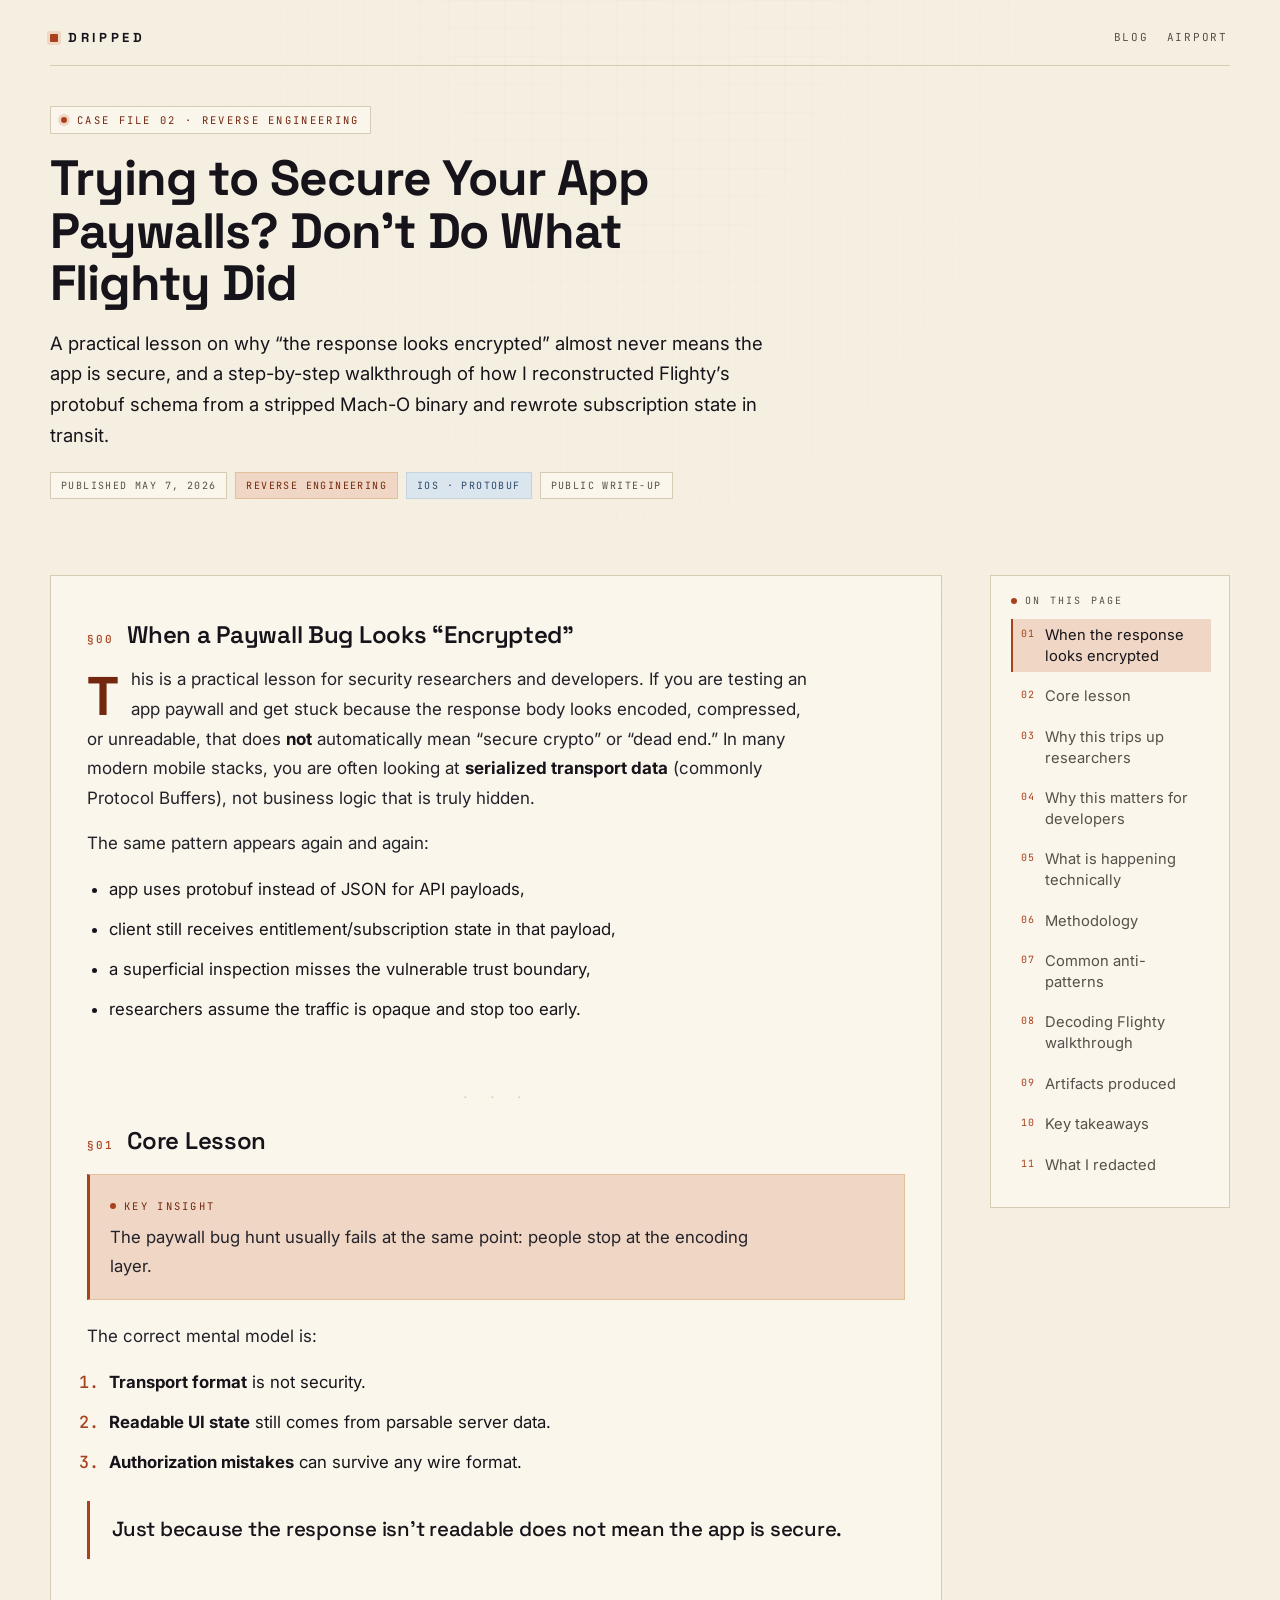
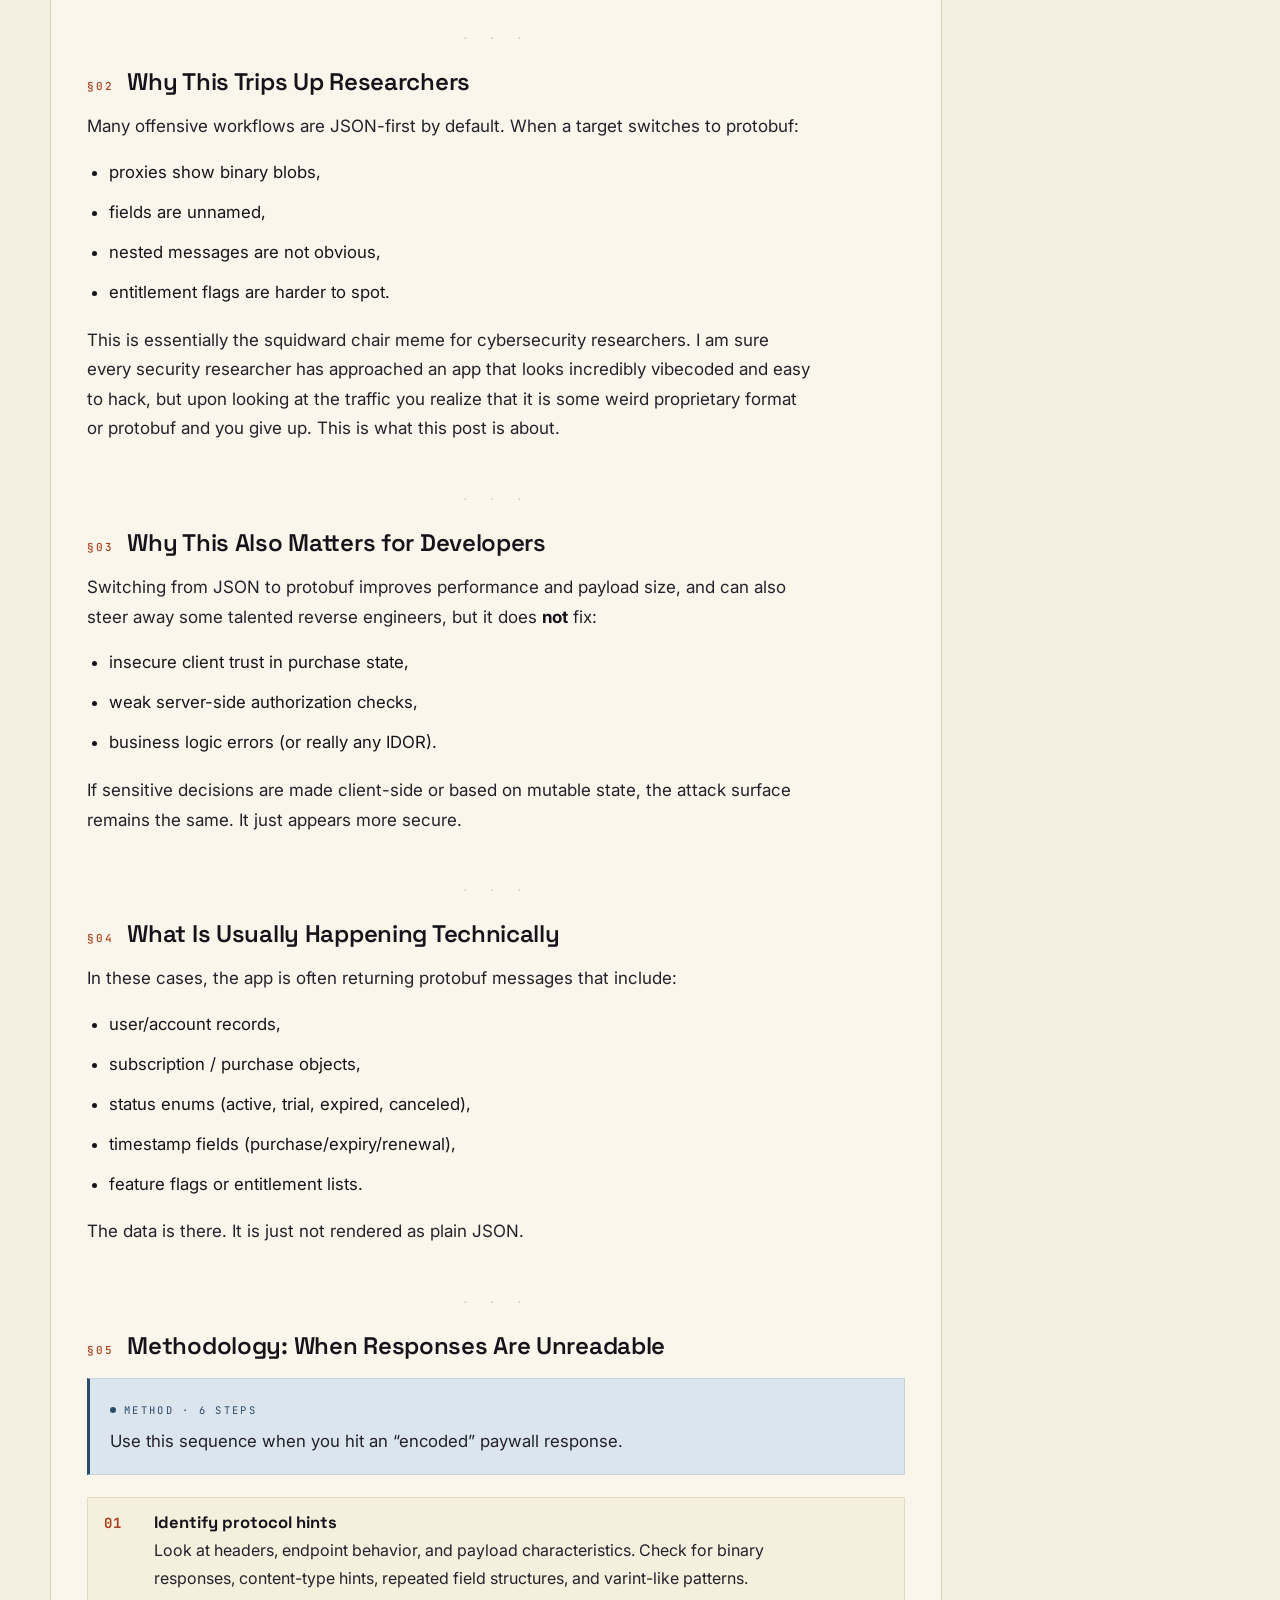
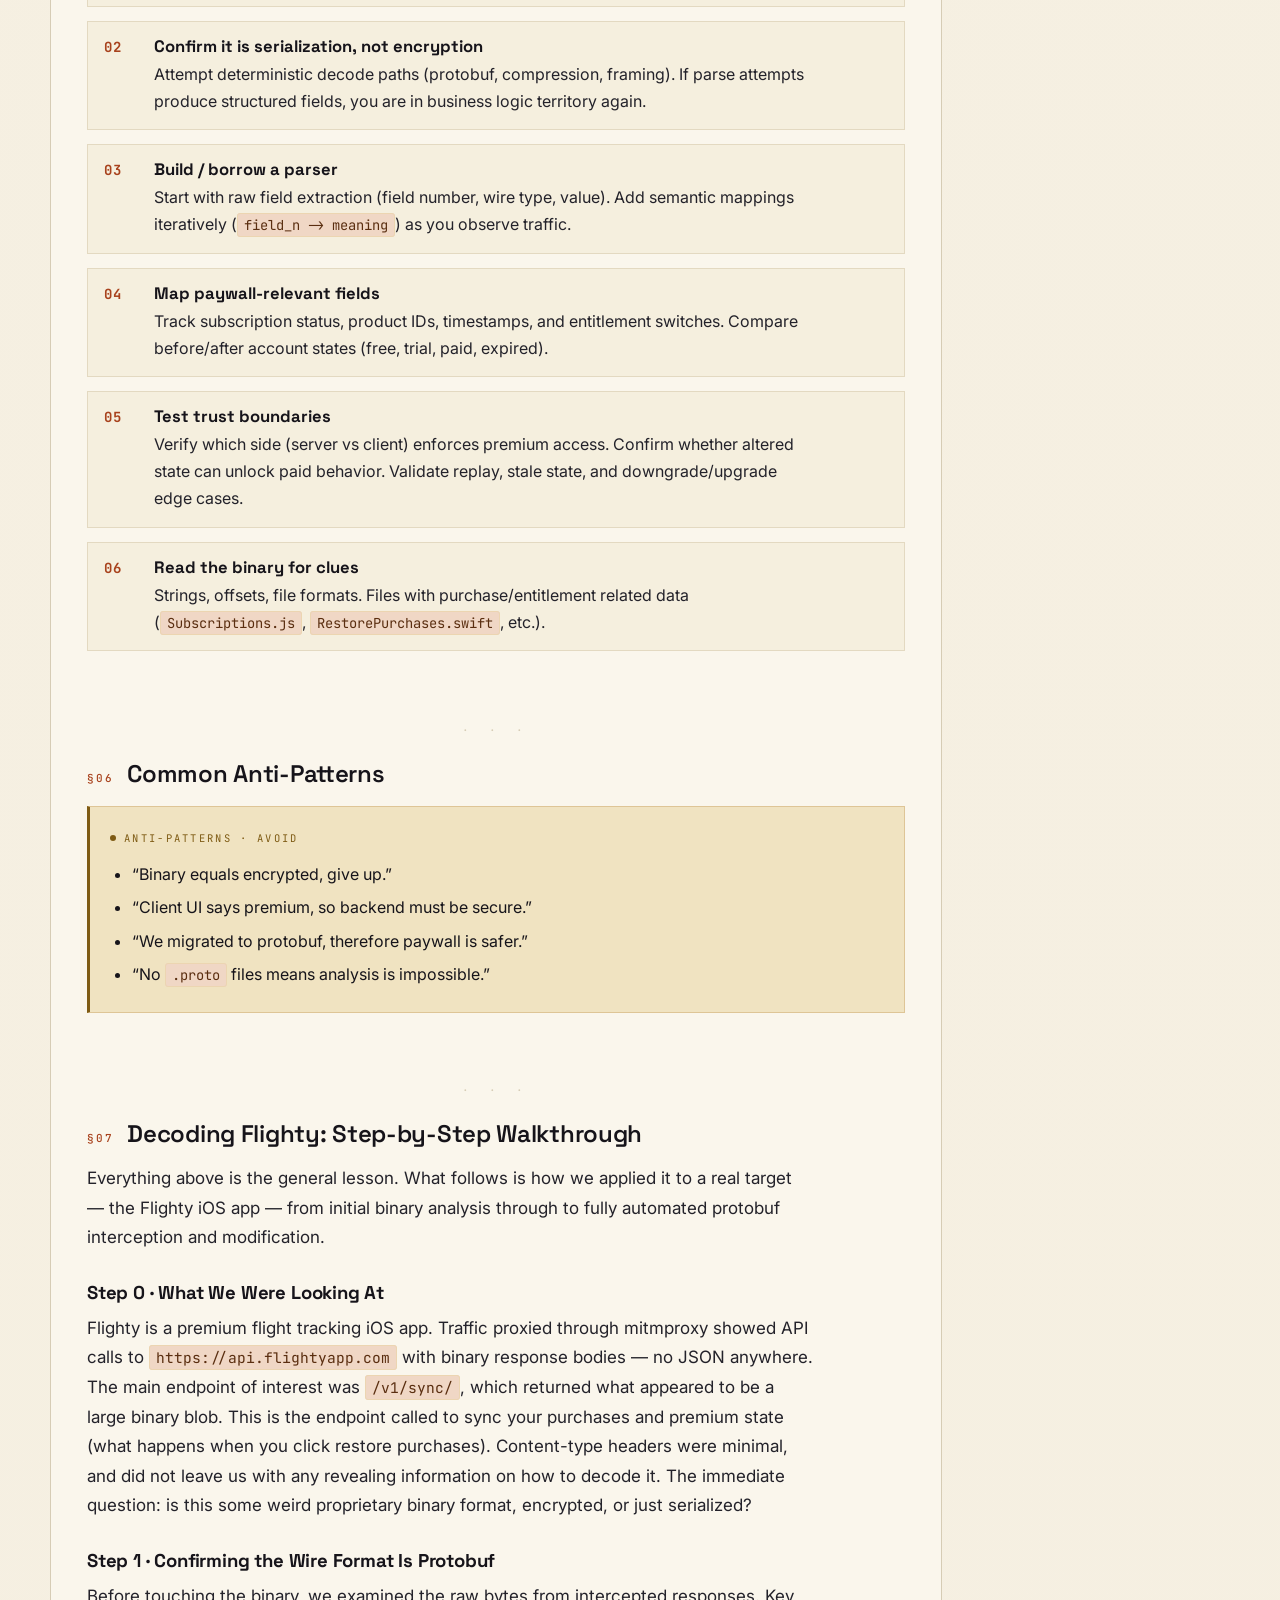
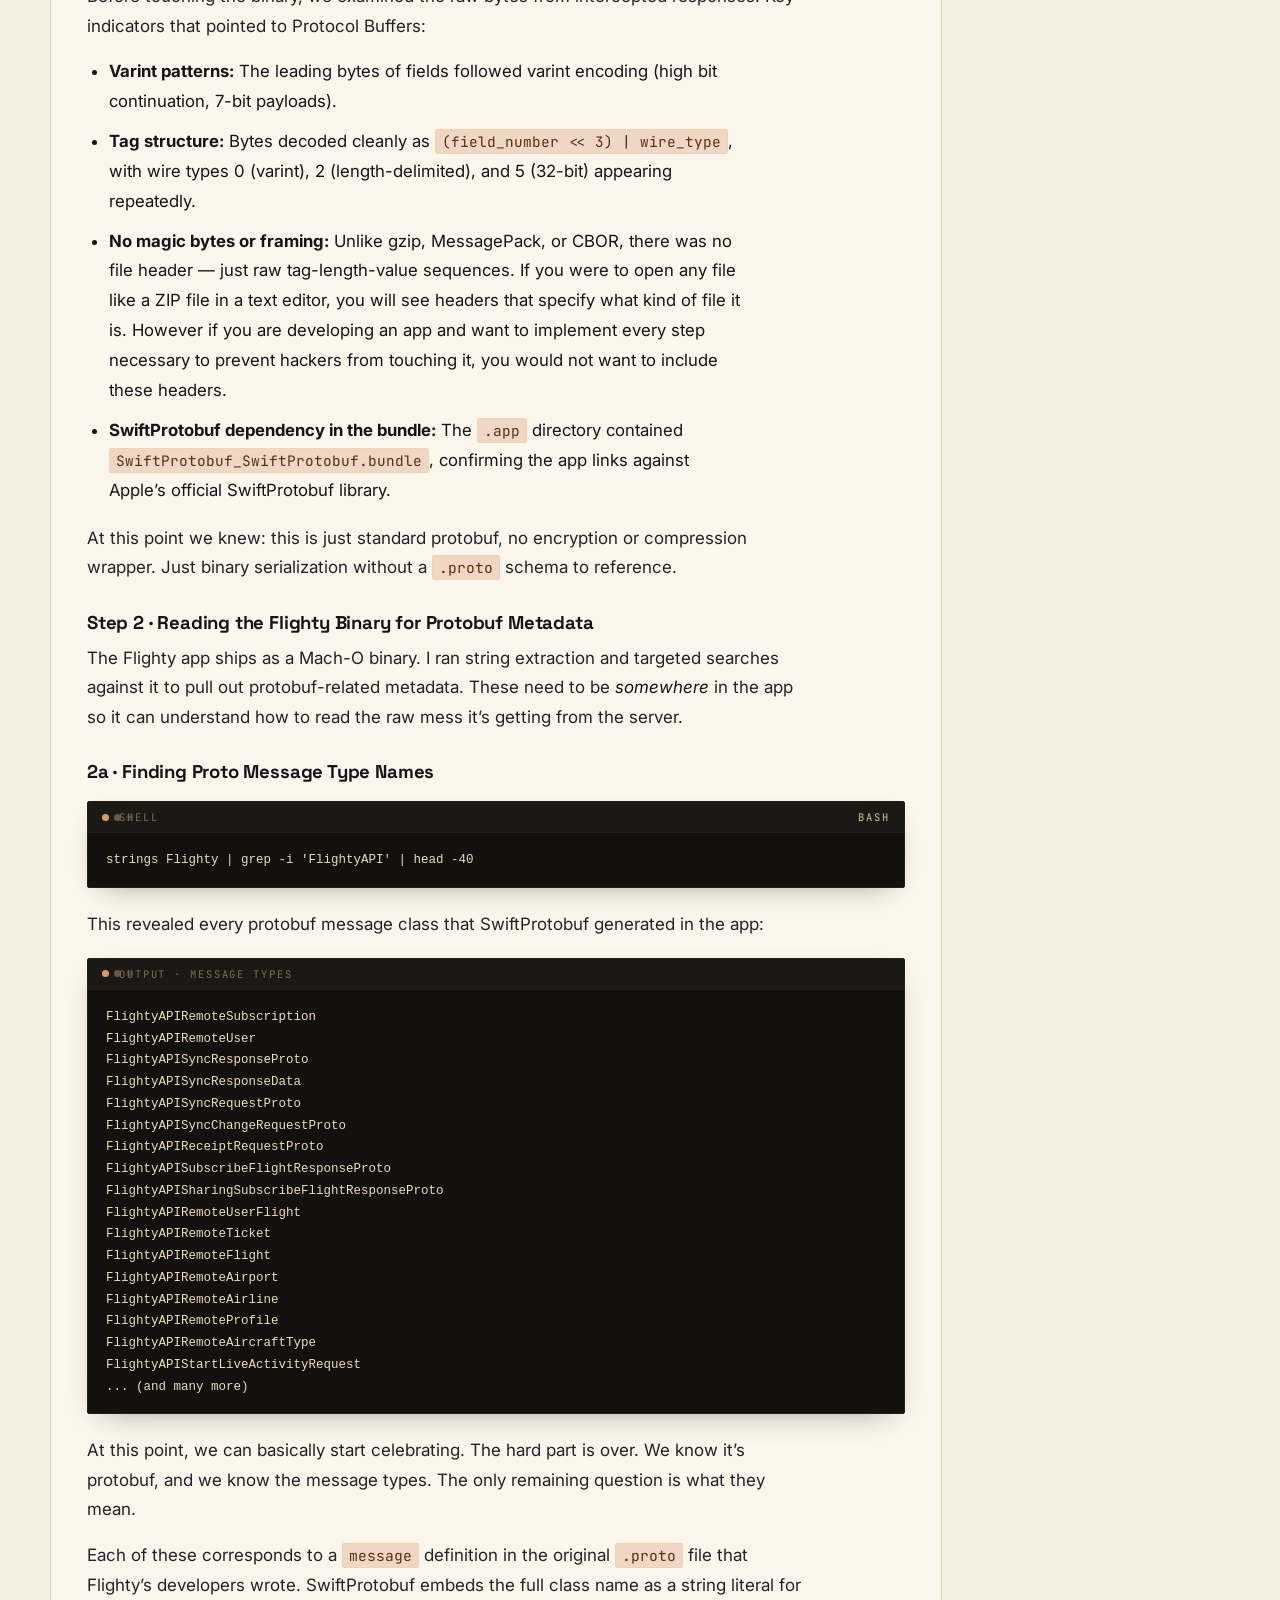
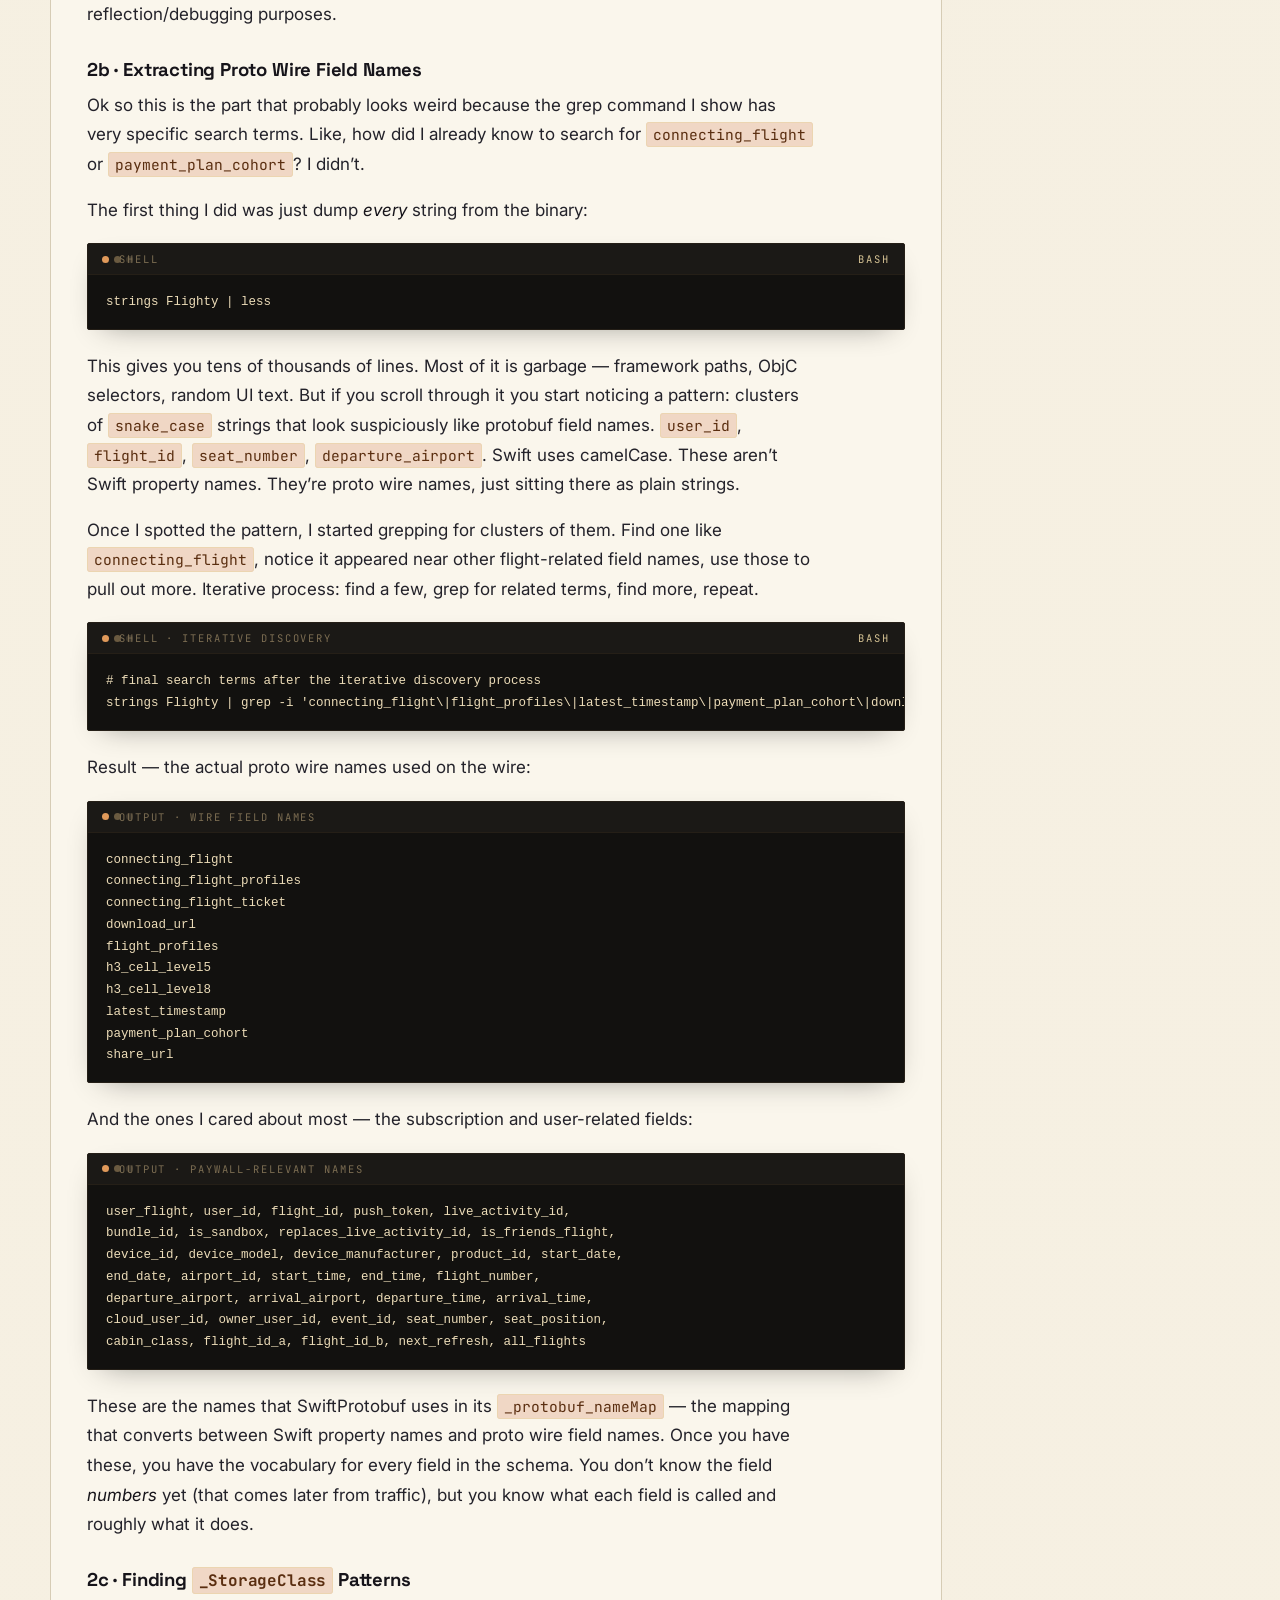
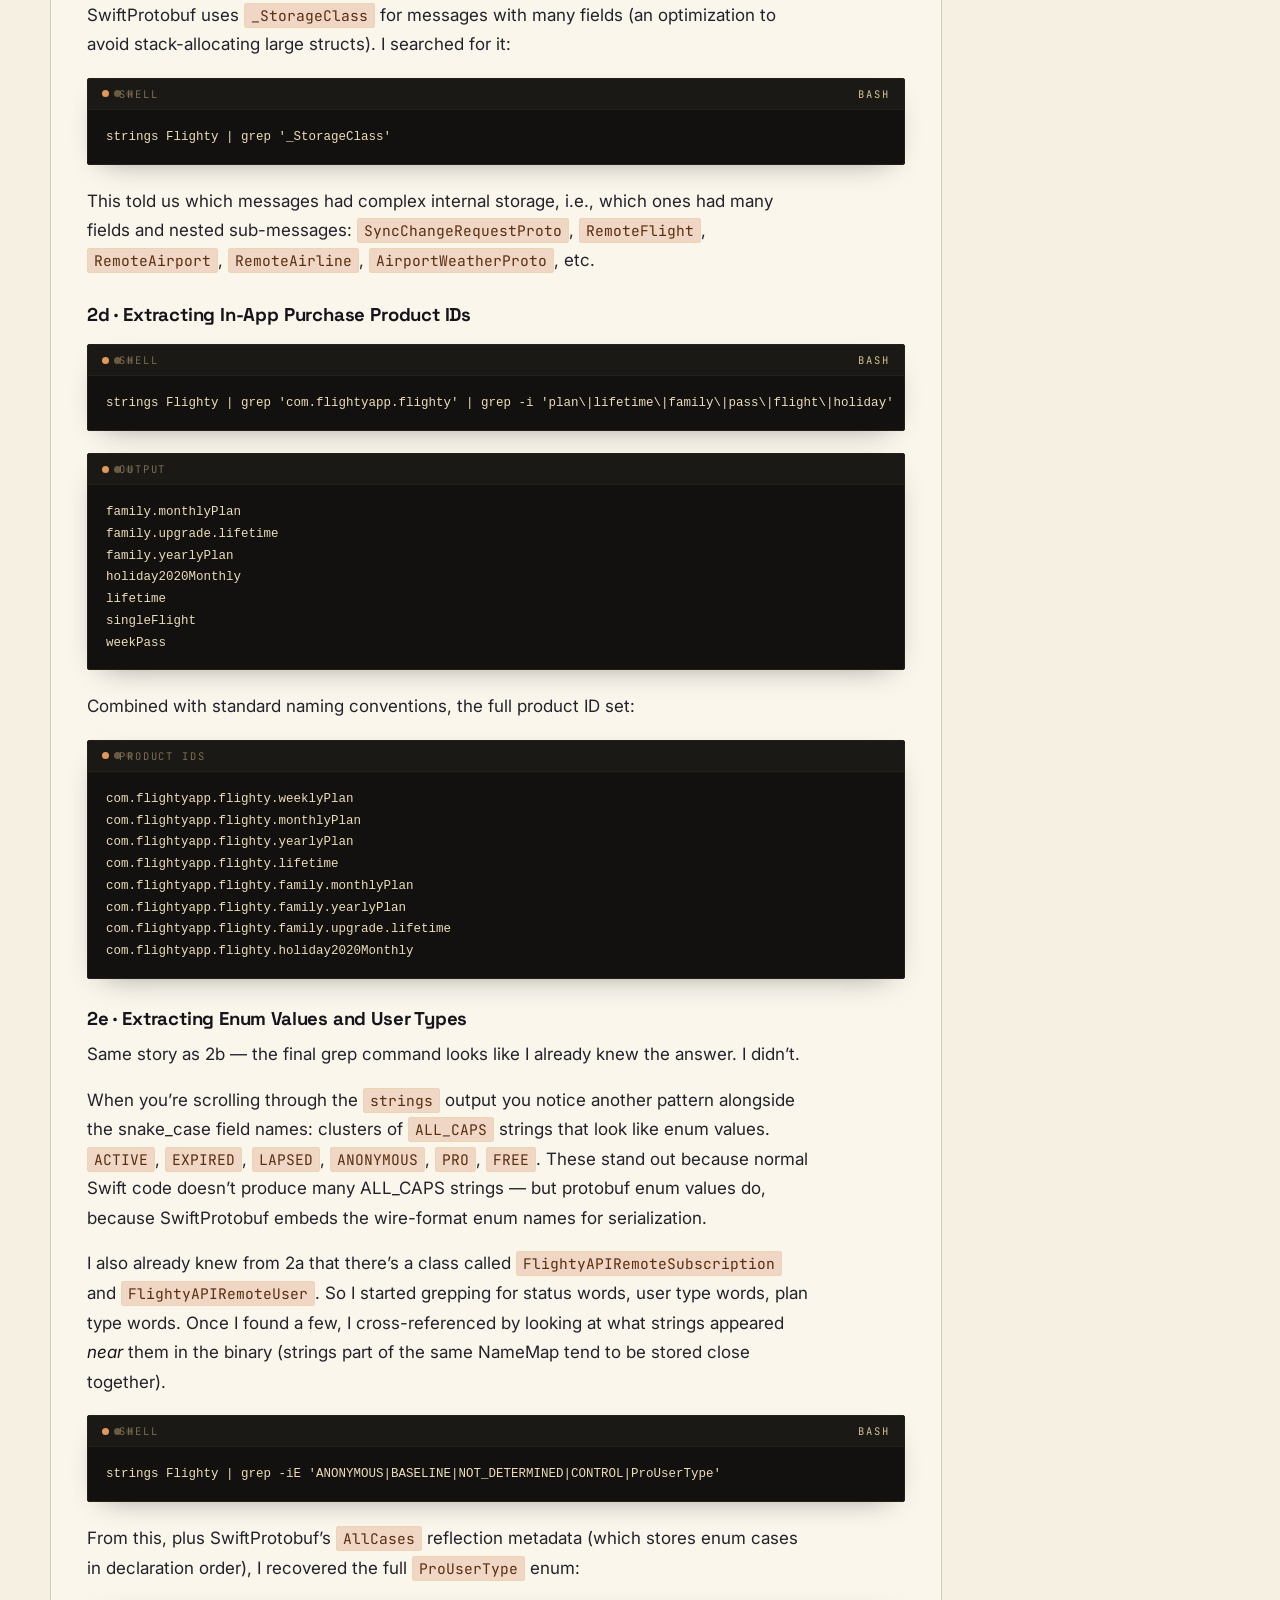
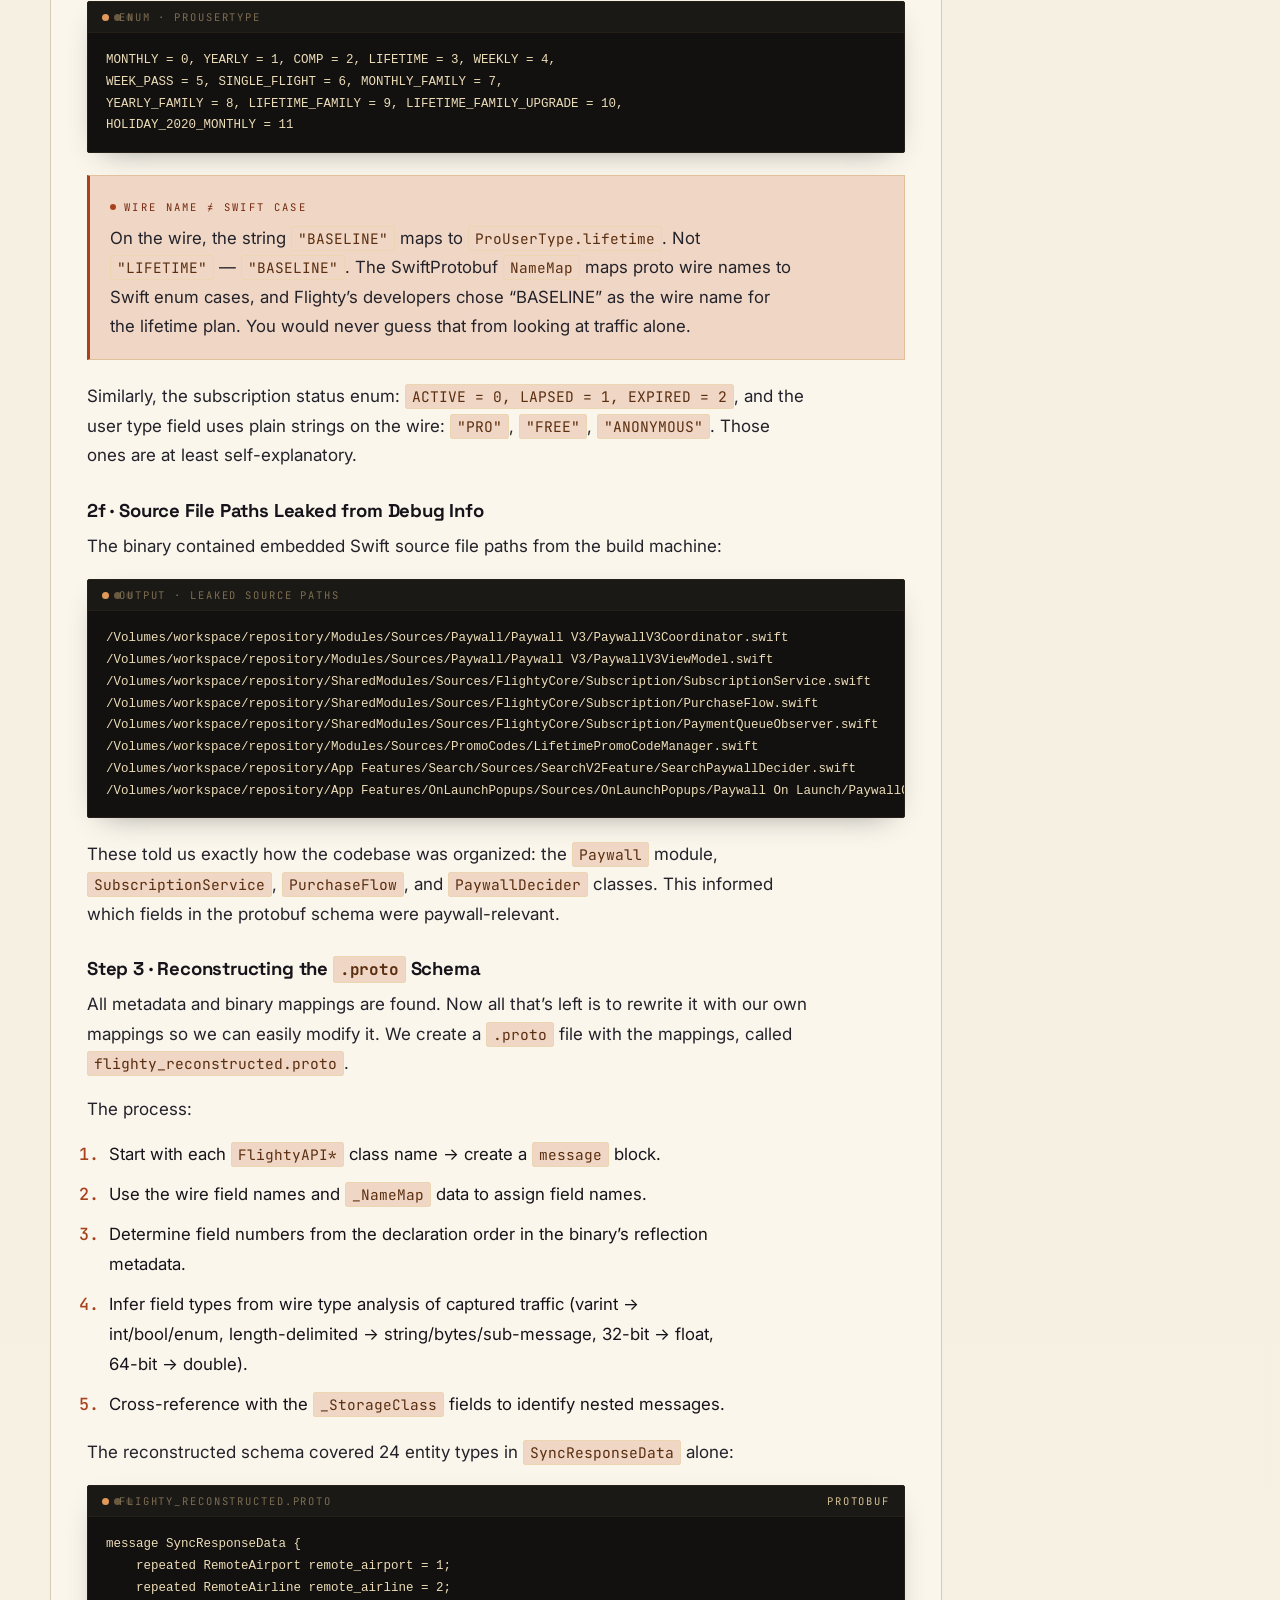
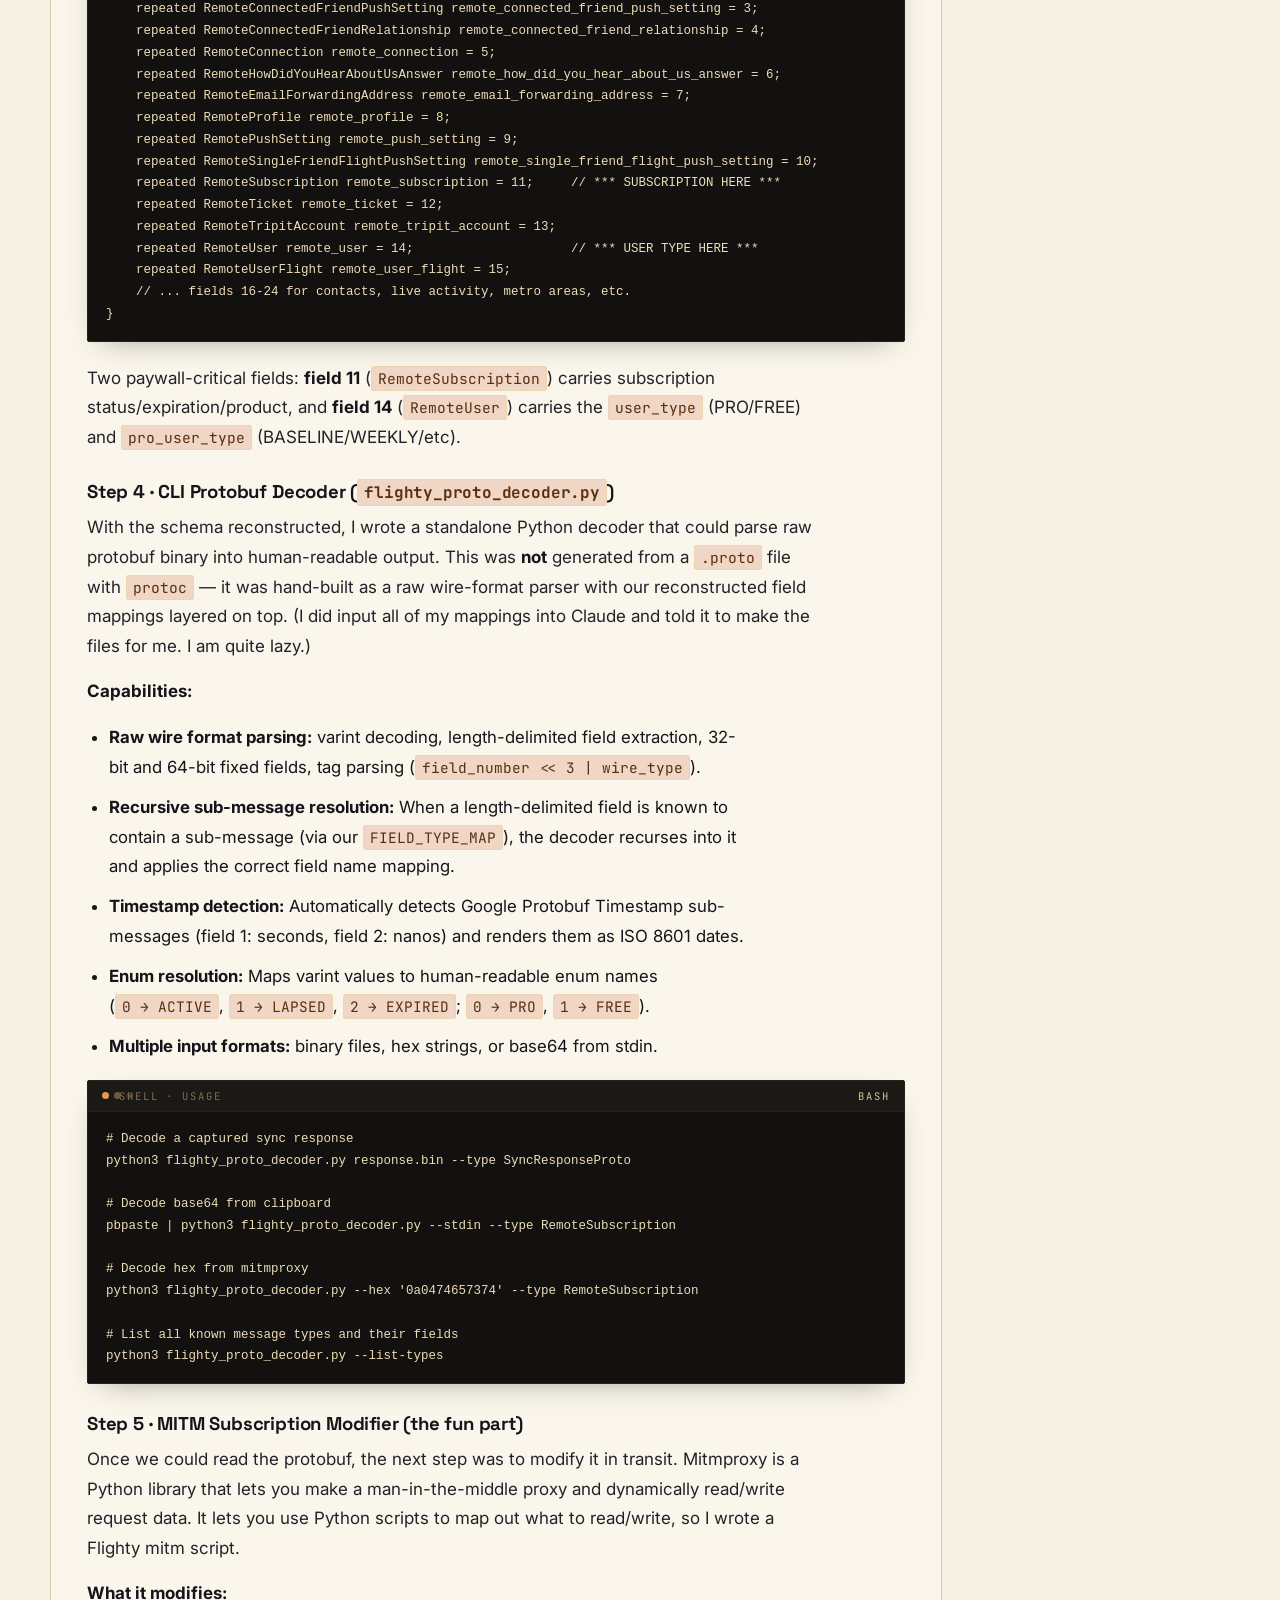
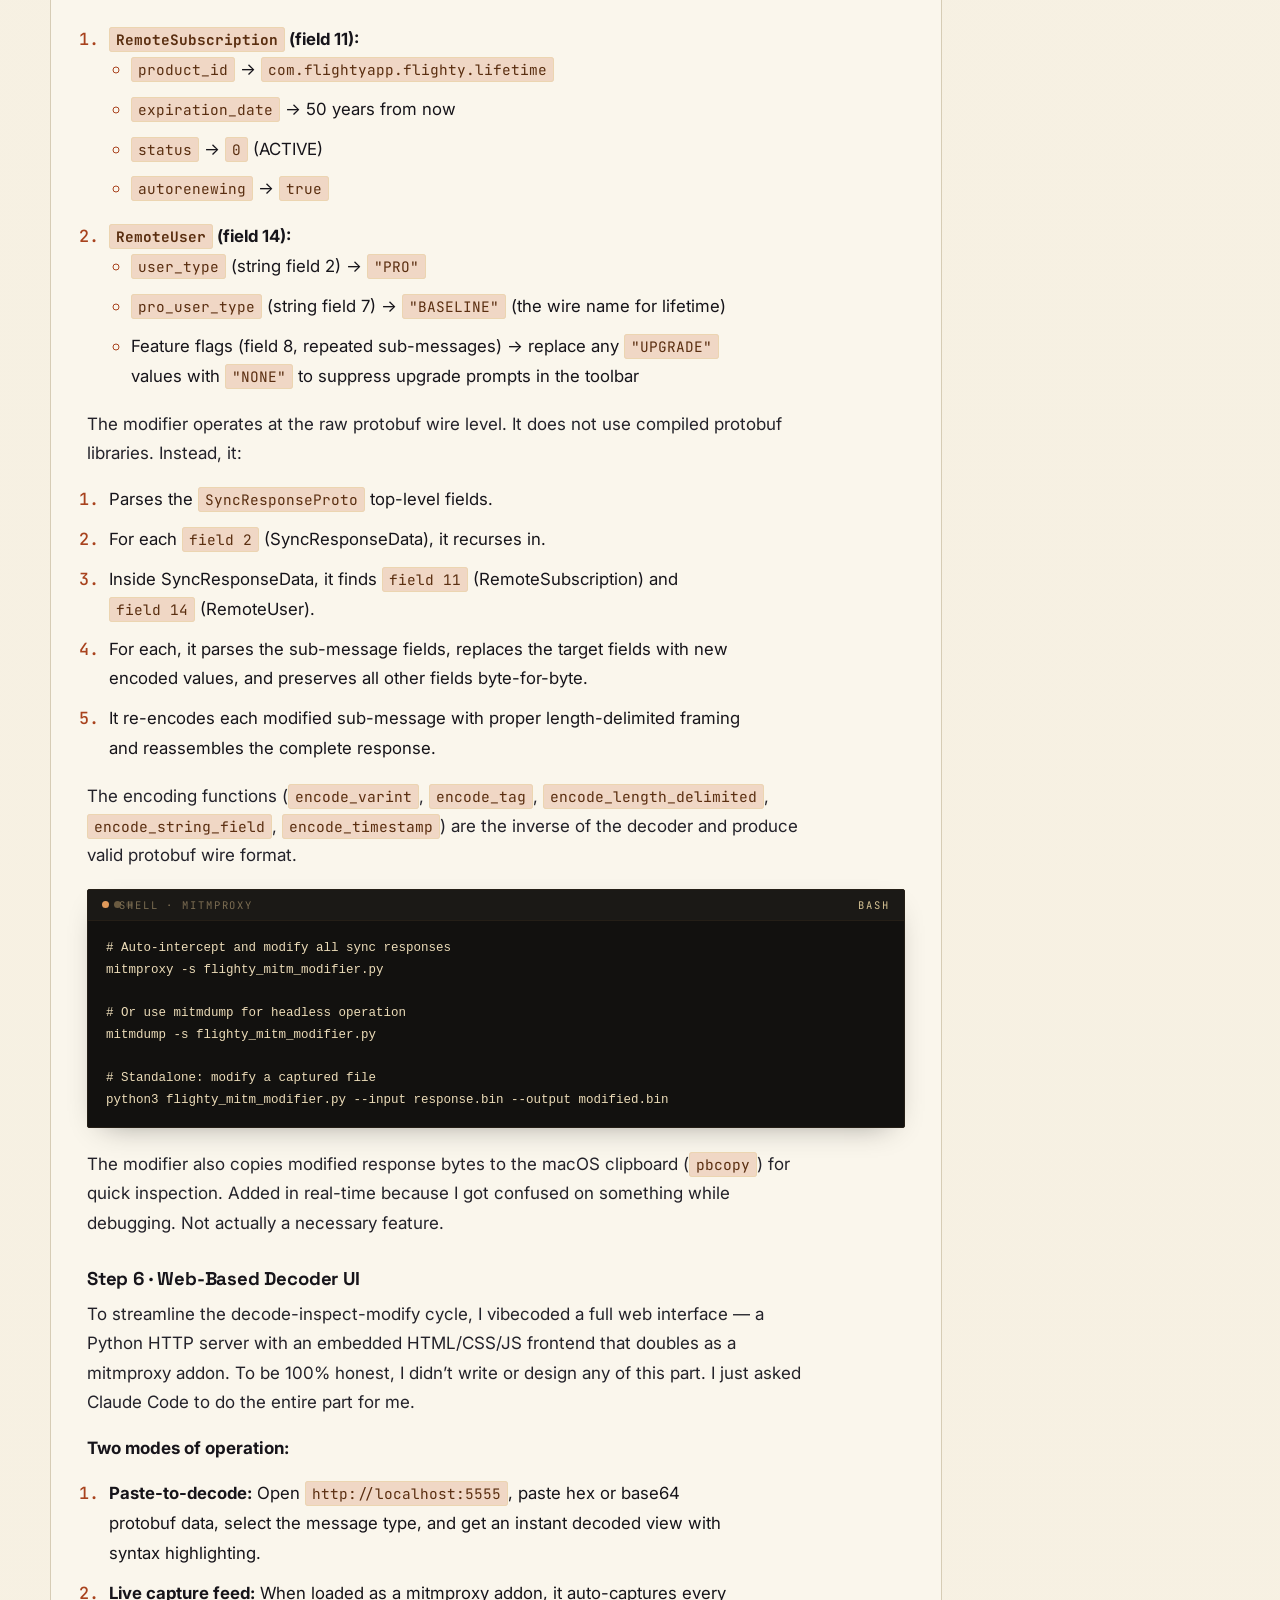
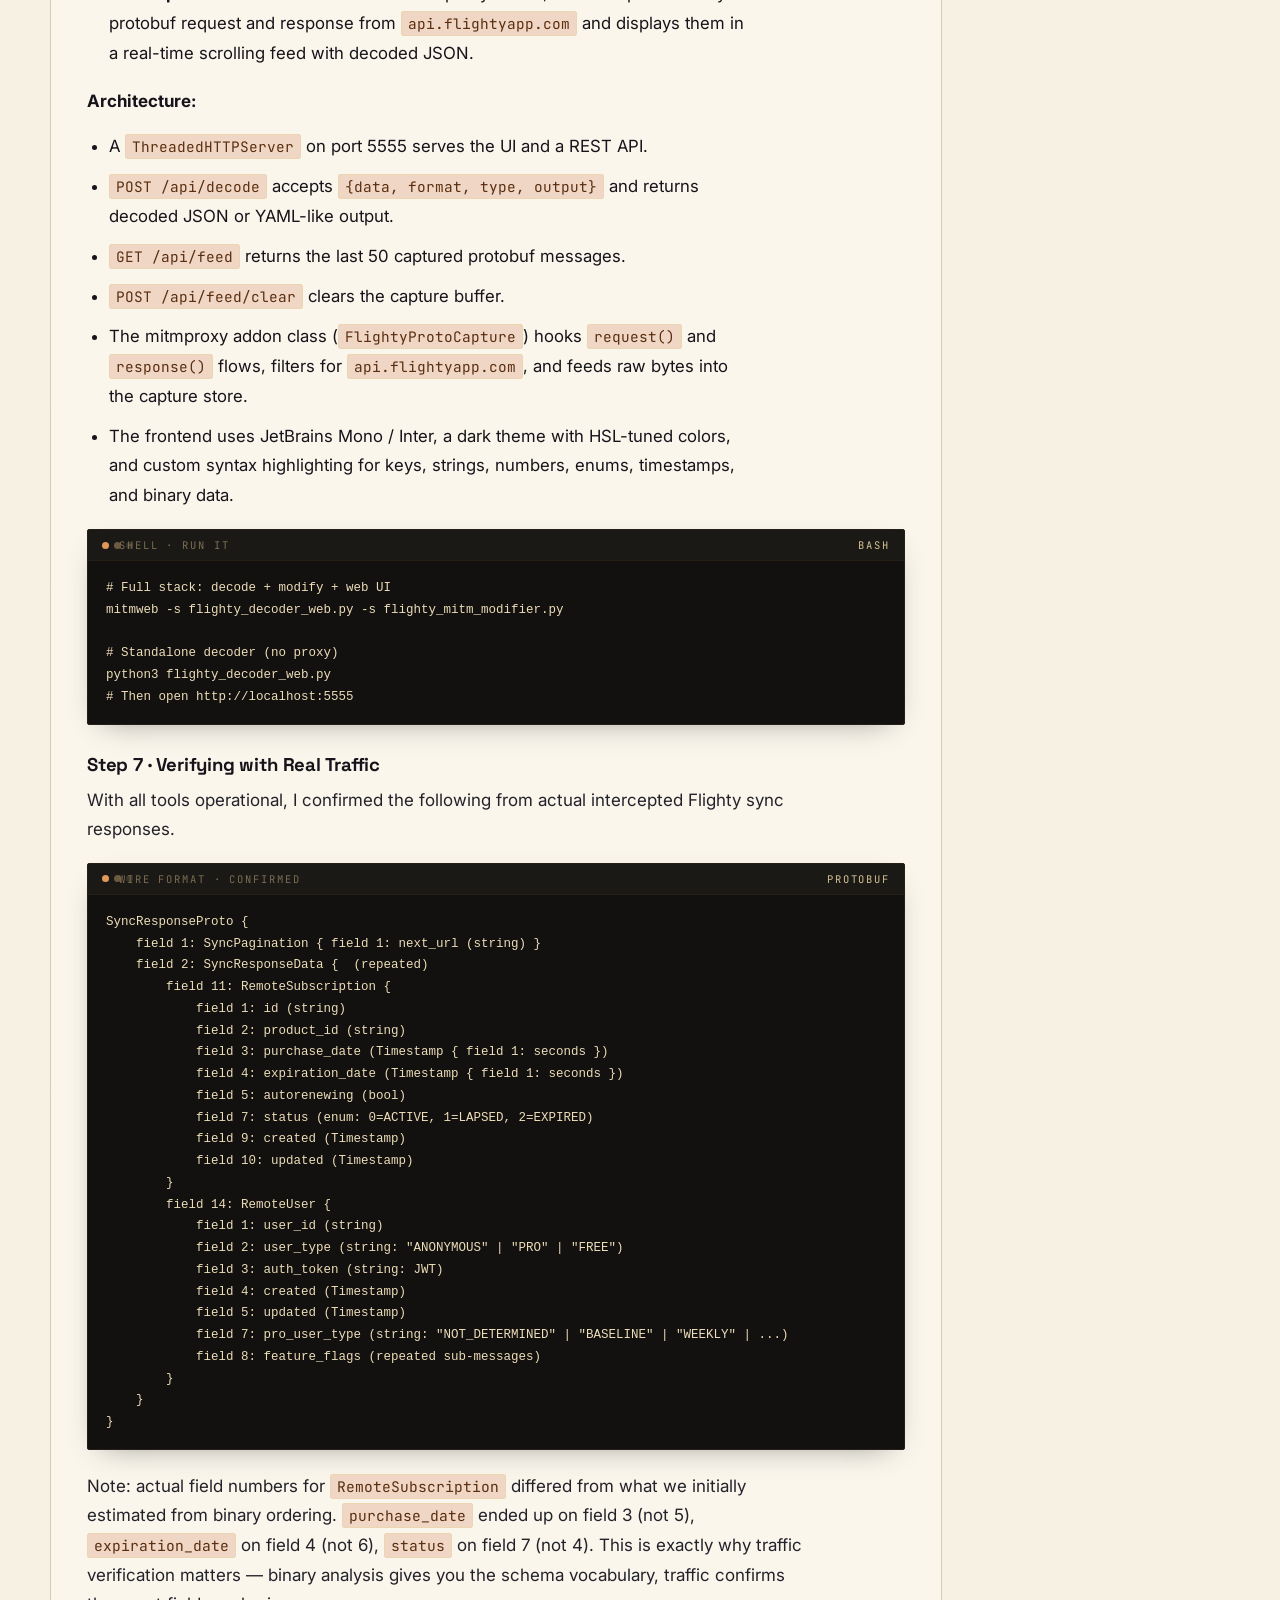
==== commit deec8bc8: "Switch blog typography and palette to a more security-focused feel - Body: Inter (replaces Newsreade" ====
--- a/blog-flighty-protobuf-paywall.html
+++ b/blog-flighty-protobuf-paywall.html
@@ -7,7 +7,7 @@
 <meta name="description" content="Why &quot;the response looks encrypted&quot; almost never means the app is secure — and a step-by-step walkthrough of reconstructing Flighty's protobuf schema from a Mach-O binary and rewriting subscription state in transit.">
 <link rel="preconnect" href="https://fonts.googleapis.com">
 <link rel="preconnect" href="https://fonts.gstatic.com" crossorigin>
-<link href="https://fonts.googleapis.com/css2?family=Newsreader:opsz,wght@6..72,400;6..72,500;6..72,700&amp;family=Syne:wght@500;700;800&amp;family=JetBrains+Mono:wght@400;500;700&amp;display=swap" rel="stylesheet">
+<link href="https://fonts.googleapis.com/css2?family=Inter:wght@400;500;600;700&amp;family=Space+Grotesk:wght@500;600;700&amp;family=JetBrains+Mono:wght@400;500;700&amp;display=swap" rel="stylesheet">
 <link rel="stylesheet" href="assets/blog.css">
 </head>
 <body>
--- a/assets/blog.css
+++ b/assets/blog.css
@@ -4,37 +4,41 @@
    ============================================================ */
 
 :root {
-  --bg:#f7f1e3;
-  --bg-2:#f1e9d5;
-  --paper:#fffaf0;
-  --paper-2:#fdf5e3;
-  --ink:#1c1916;
-  --muted:#5b534d;
+  /* Paper — cooler, slightly muted (less yellow) */
+  --bg:#f1ede2;
+  --bg-2:#ebe5d3;
+  --paper:#faf6ec;
+  --paper-2:#f5efde;
+  --ink:#16141a;
+  --muted:#574f4a;
   --muted-2:#7a716a;
-  --line:#ddd2bf;
-  --line-soft:#ebe1cb;
-
-  --accent:#c76421;
-  --accent-soft:#f1e1ca;
-  --accent-deep:#8a3f0f;
-
-  --safe:#2e6b45;
-  --safe-soft:#e3efe6;
-  --warn:#8e5a14;
-  --warn-soft:#f6e7c8;
-  --info:#3a597a;
-  --info-soft:#e3edf4;
-  --danger:#9c3a25;
-  --danger-soft:#f3dad0;
-
-  --code-bg:#15110d;
-  --code-surface:#1d1813;
-  --code-ink:#f0e2c6;
-  --code-muted:#8a7c64;
-  --code-rule:#2a2017;
-  --code-amber:#e8a05c;
-  --code-cream:#d8c79c;
-  --code-sage:#9ab089;
+  --line:#d6ccb5;
+  --line-soft:#e3d9c1;
+
+  /* Accent — ember/rust instead of candy-orange */
+  --accent:#a8421d;
+  --accent-soft:#f0d7c5;
+  --accent-deep:#73270e;
+
+  /* Semantic — slightly desaturated, more "operations dashboard" */
+  --safe:#2c5e3e;
+  --safe-soft:#dde8de;
+  --warn:#7e5b14;
+  --warn-soft:#f0e3c1;
+  --info:#2c4a6a;
+  --info-soft:#dbe5ee;
+  --danger:#8a2c1a;
+  --danger-soft:#eecdc2;
+
+  /* Code surface — cooler dark, terminal feel */
+  --code-bg:#12110f;
+  --code-surface:#1b1916;
+  --code-ink:#ecdcb8;
+  --code-muted:#7c6d52;
+  --code-rule:#251f17;
+  --code-amber:#e0995a;
+  --code-cream:#d4c193;
+  --code-sage:#92a87f;
 
   --shadow-1: 0 1px 0 rgba(56,41,25,.04);
   --shadow-2: 0 14px 30px -16px rgba(56,41,25,.18), 0 1px 0 rgba(56,41,25,.04);
@@ -49,7 +53,7 @@
   background:
     linear-gradient(180deg, #f5efe1 0%, #f7f1e3 100%);
   color:var(--ink);
-  font-family:'Newsreader', Georgia, serif;
+  font-family:'Inter', -apple-system, BlinkMacSystemFont, system-ui, sans-serif;
   -webkit-font-smoothing:antialiased;
 }
 
@@ -125,7 +129,7 @@
   display:inline-flex;
   align-items:center;
   gap:10px;
-  font-family:'Syne', sans-serif;
+  font-family:'Space Grotesk', sans-serif;
   font-size:13px;
   font-weight:800;
   letter-spacing:.28em;
@@ -207,10 +211,11 @@
 
 .index-hero h1 {
   margin:14px 0 12px;
-  font-family:'Syne', sans-serif;
-  font-size:clamp(2.6rem, 8vw, 4.4rem);
-  line-height:.96;
-  letter-spacing:-.04em;
+  font-family:'Space Grotesk', sans-serif;
+  font-size:clamp(2.5rem, 7.6vw, 4.1rem);
+  line-height:1;
+  letter-spacing:-.028em;
+  font-weight:700;
   position:relative;
   z-index:1;
 }
@@ -344,7 +349,7 @@
 
 .story-card h2 {
   margin:0 0 10px;
-  font-family:'Syne', sans-serif;
+  font-family:'Space Grotesk', sans-serif;
   font-size:1.55rem;
   line-height:1.1;
   letter-spacing:-.02em;
@@ -400,19 +405,21 @@
 
 .article-header h1 {
   margin:18px 0 18px;
-  font-family:'Syne', sans-serif;
-  font-size:clamp(2.1rem, 5.6vw, 3.4rem);
-  line-height:1.02;
-  letter-spacing:-.035em;
+  font-family:'Space Grotesk', sans-serif;
+  font-size:clamp(2rem, 5.2vw, 3.1rem);
+  line-height:1.06;
+  letter-spacing:-.022em;
+  font-weight:700;
   max-width:22ch;
 }
 
 .lede {
   margin:0;
   color:var(--ink);
-  font-size:1.18rem;
-  line-height:1.74;
+  font-size:1.16rem;
+  line-height:1.65;
   max-width:60ch;
+  font-weight:400;
 }
 
 .meta-row {
@@ -475,10 +482,11 @@
 
 article h2 {
   margin:0 0 16px;
-  font-family:'Syne', sans-serif;
-  font-size:1.55rem;
-  line-height:1.18;
-  letter-spacing:-.02em;
+  font-family:'Space Grotesk', sans-serif;
+  font-size:1.5rem;
+  line-height:1.22;
+  letter-spacing:-.012em;
+  font-weight:600;
   display:flex;
   align-items:baseline;
   gap:14px;
@@ -496,7 +504,7 @@
 
 article h3 {
   margin:28px 0 10px;
-  font-family:'Syne', sans-serif;
+  font-family:'Space Grotesk', sans-serif;
   font-size:1.16rem;
   letter-spacing:-.01em;
   color:var(--ink);
@@ -504,16 +512,17 @@
 
 article p {
   margin:0 0 16px;
-  font-size:1.1rem;
-  line-height:1.82;
+  font-size:1.0625rem;
+  line-height:1.74;
   max-width:66ch;
+  color:#23222a;
 }
 
 article p:last-child { margin-bottom:0; }
 
 /* drop cap on first paragraph after lede */
 .dropcap::first-letter {
-  font-family:'Syne', sans-serif;
+  font-family:'Space Grotesk', sans-serif;
   font-size:3.4rem;
   font-weight:700;
   float:left;
@@ -716,11 +725,12 @@
   margin:24px 0;
   padding:14px 0 14px 22px;
   border-left:3px solid var(--accent);
-  font-family:'Newsreader', Georgia, serif;
-  font-size:1.32rem;
-  line-height:1.5;
+  font-family:'Space Grotesk', sans-serif;
+  font-size:1.28rem;
+  line-height:1.45;
+  letter-spacing:-.012em;
   color:var(--ink);
-  font-style:italic;
+  font-weight:500;
   max-width:60ch;
 }
 
@@ -756,7 +766,7 @@
   padding-top:2px;
 }
 
-.step strong { display:block; margin-bottom:4px; font-family:'Syne', sans-serif; font-size:1.04rem; }
+.step strong { display:block; margin-bottom:4px; font-family:'Space Grotesk', sans-serif; font-size:1.04rem; }
 .step p { margin:0; font-size:1rem; line-height:1.7; }
 
 /* ------------------------------------------------------------
@@ -782,7 +792,7 @@
 
 article th {
   background:var(--bg-2);
-  font-family:'Syne', sans-serif;
+  font-family:'Space Grotesk', sans-serif;
   font-size:.92rem;
   letter-spacing:.02em;
   border-bottom:1px solid var(--line);
@@ -844,7 +854,7 @@
 .timeline-item strong {
   display:block;
   margin-bottom:6px;
-  font-family:'Syne', sans-serif;
+  font-family:'Space Grotesk', sans-serif;
   font-size:1.08rem;
 }
 
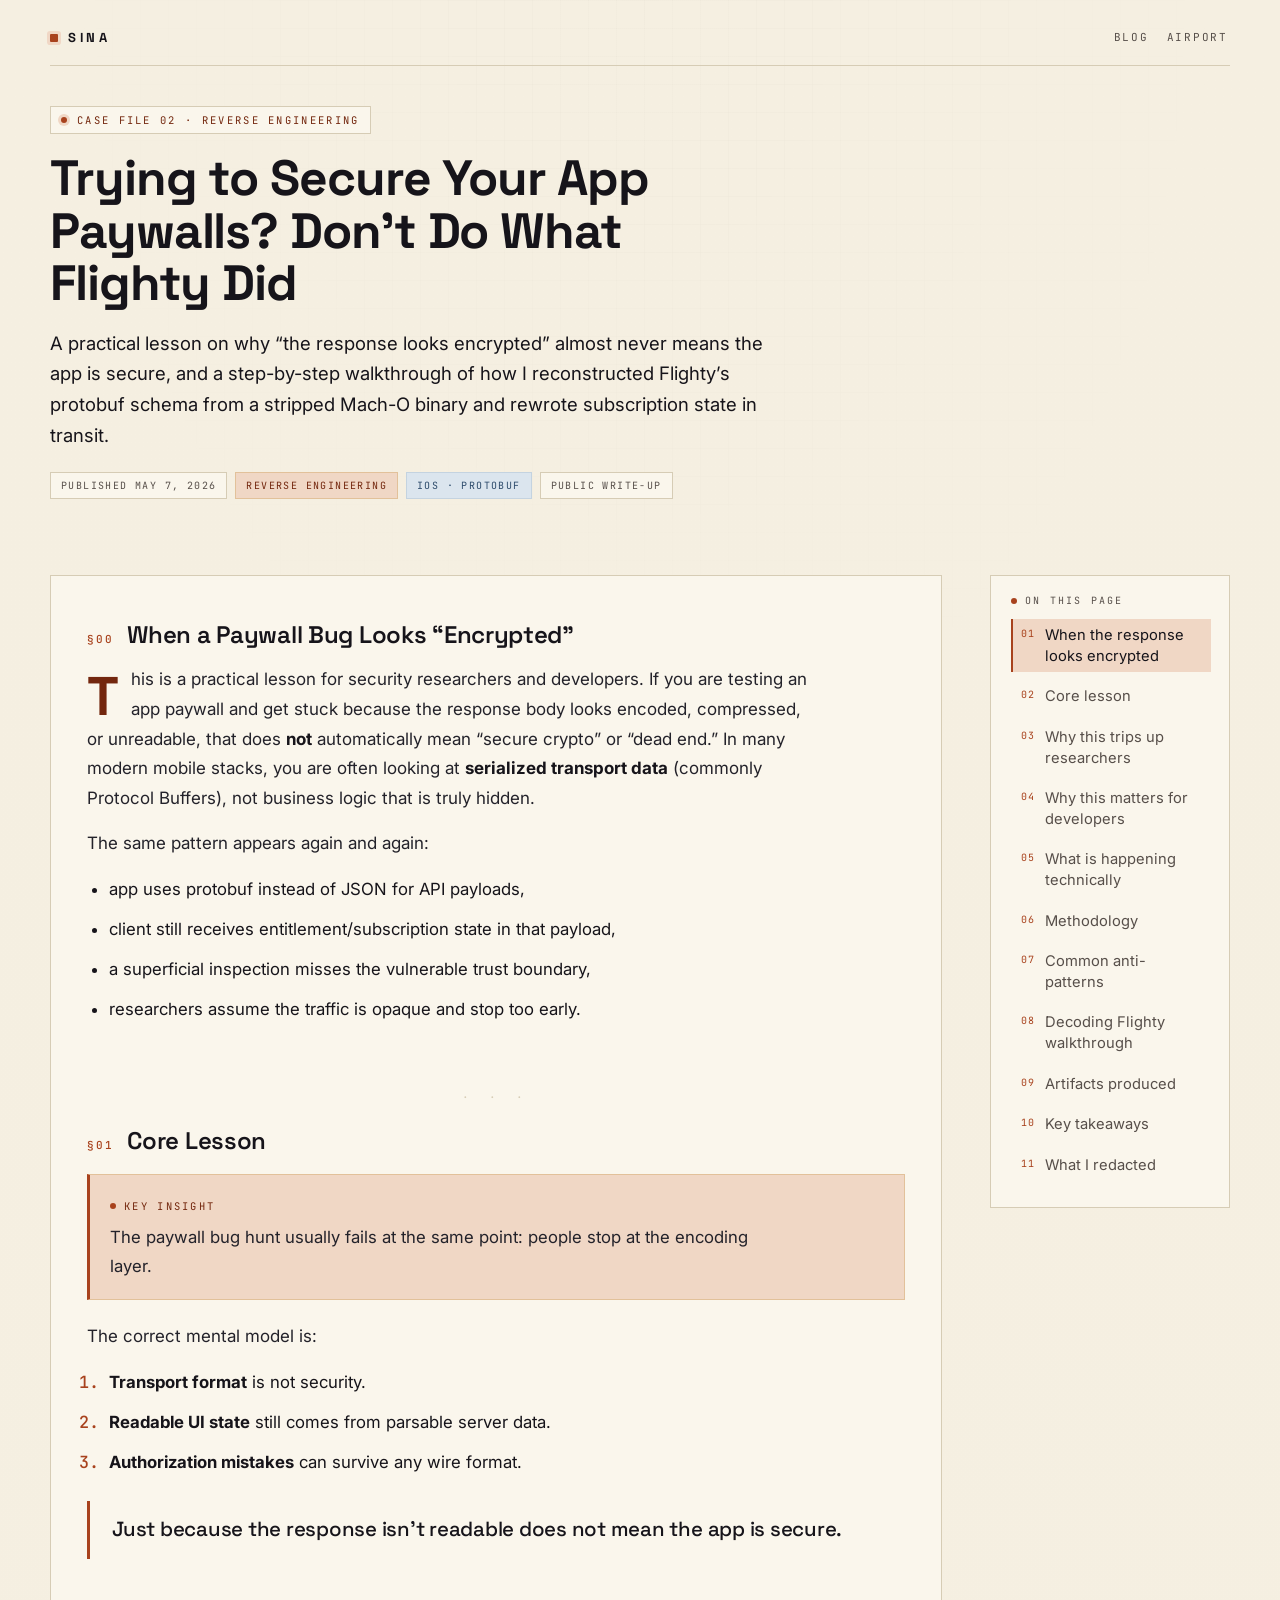
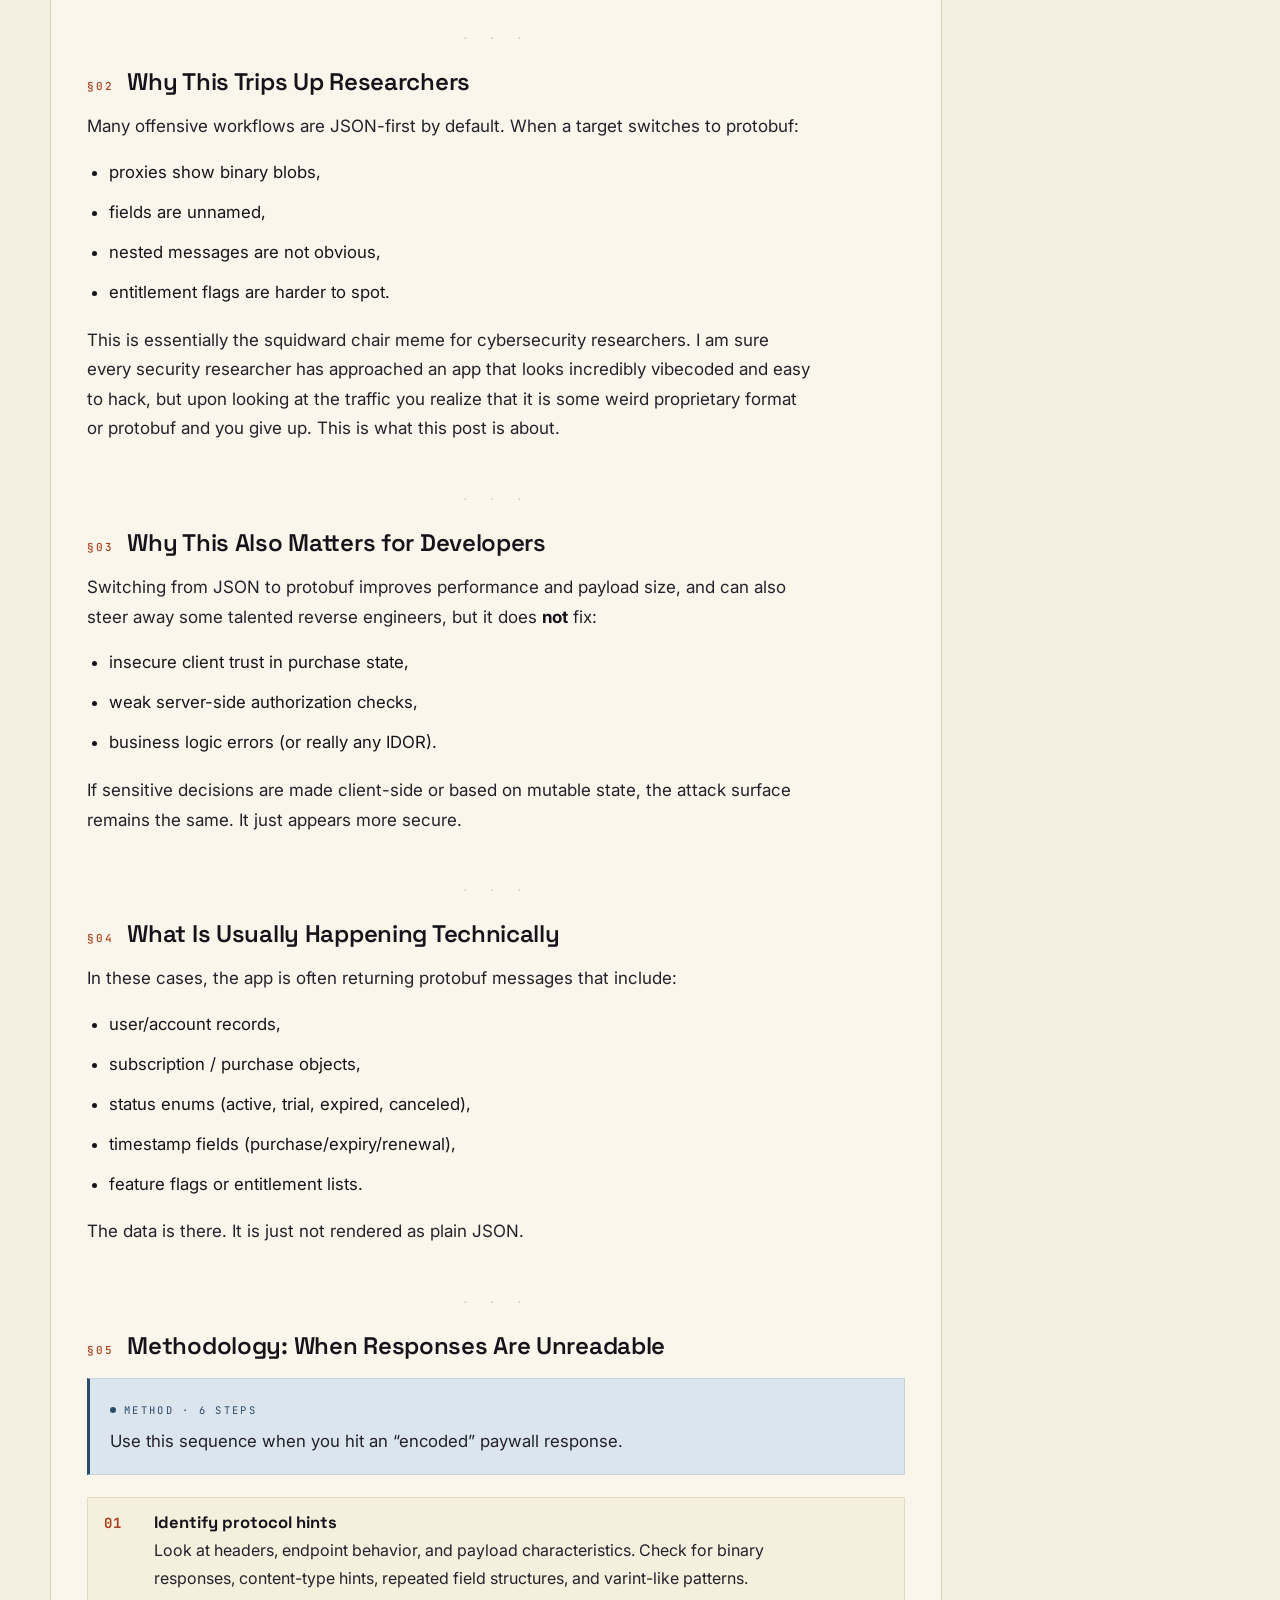
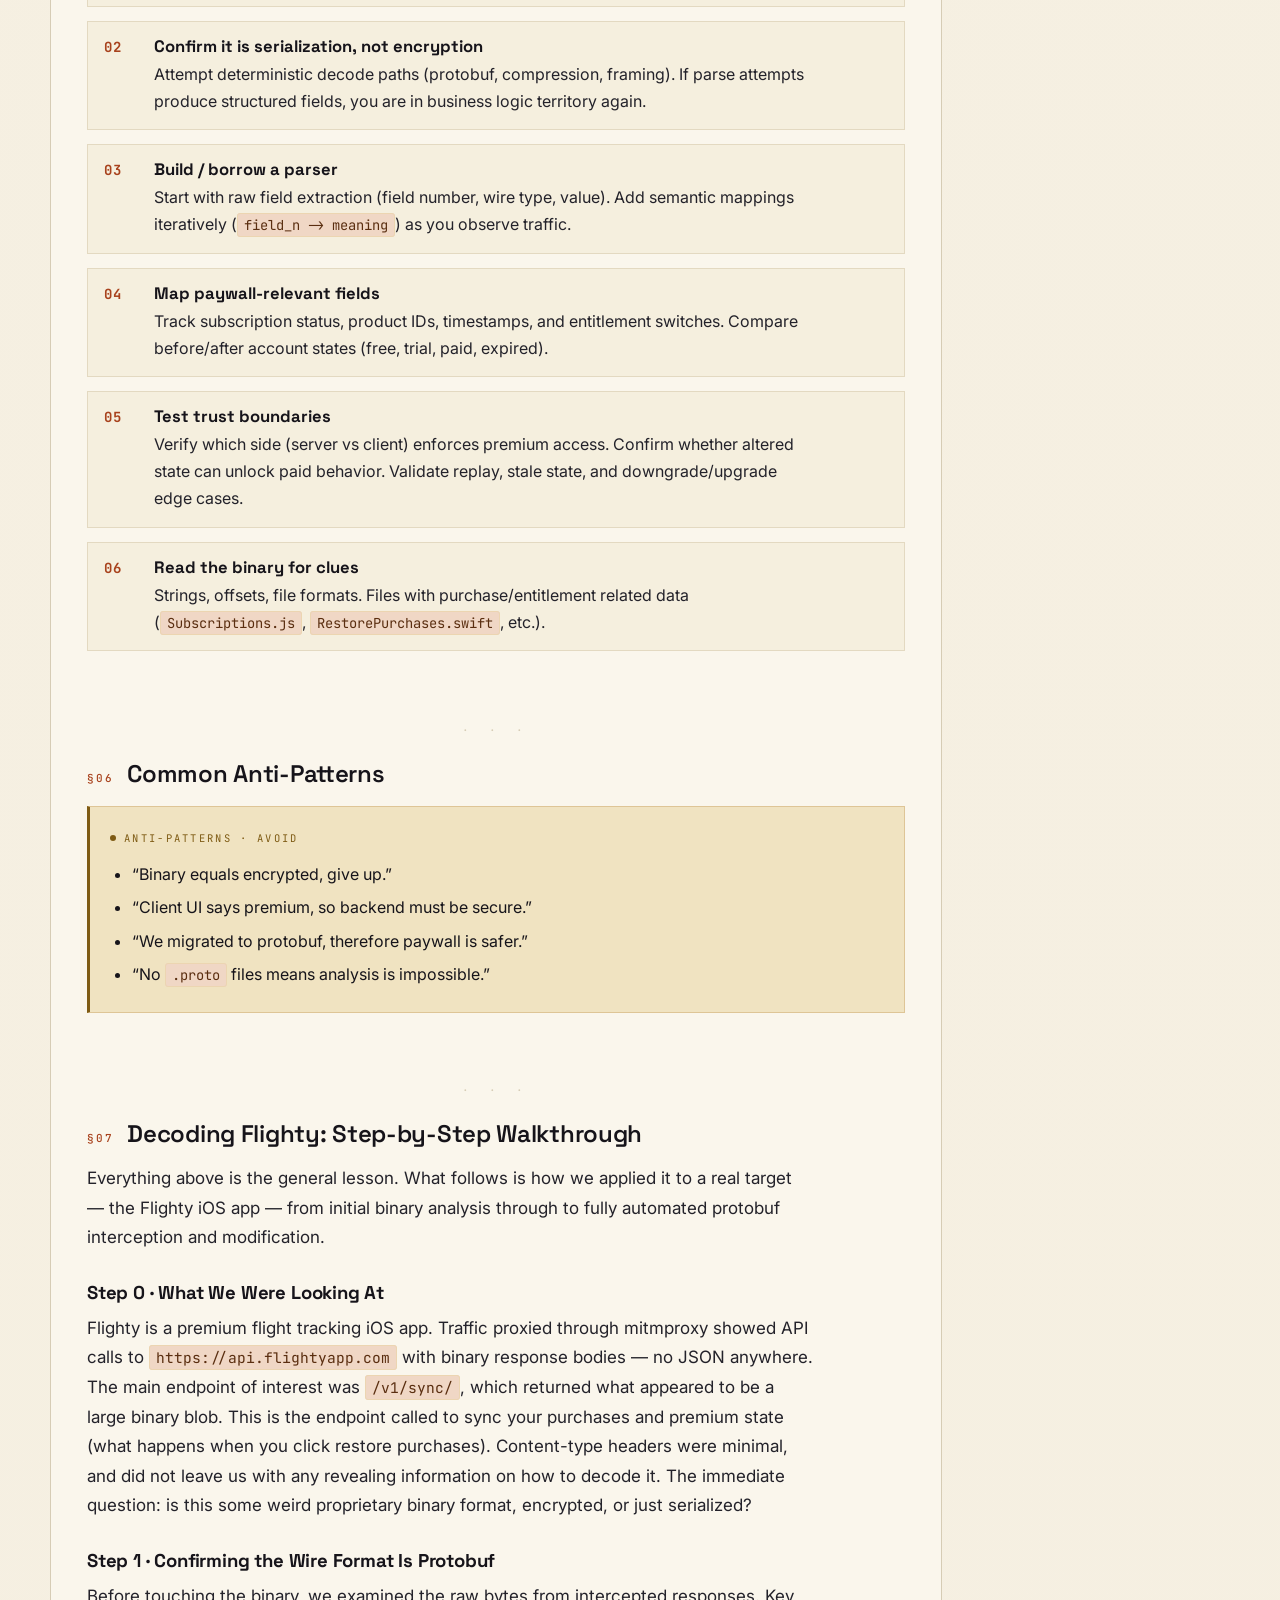
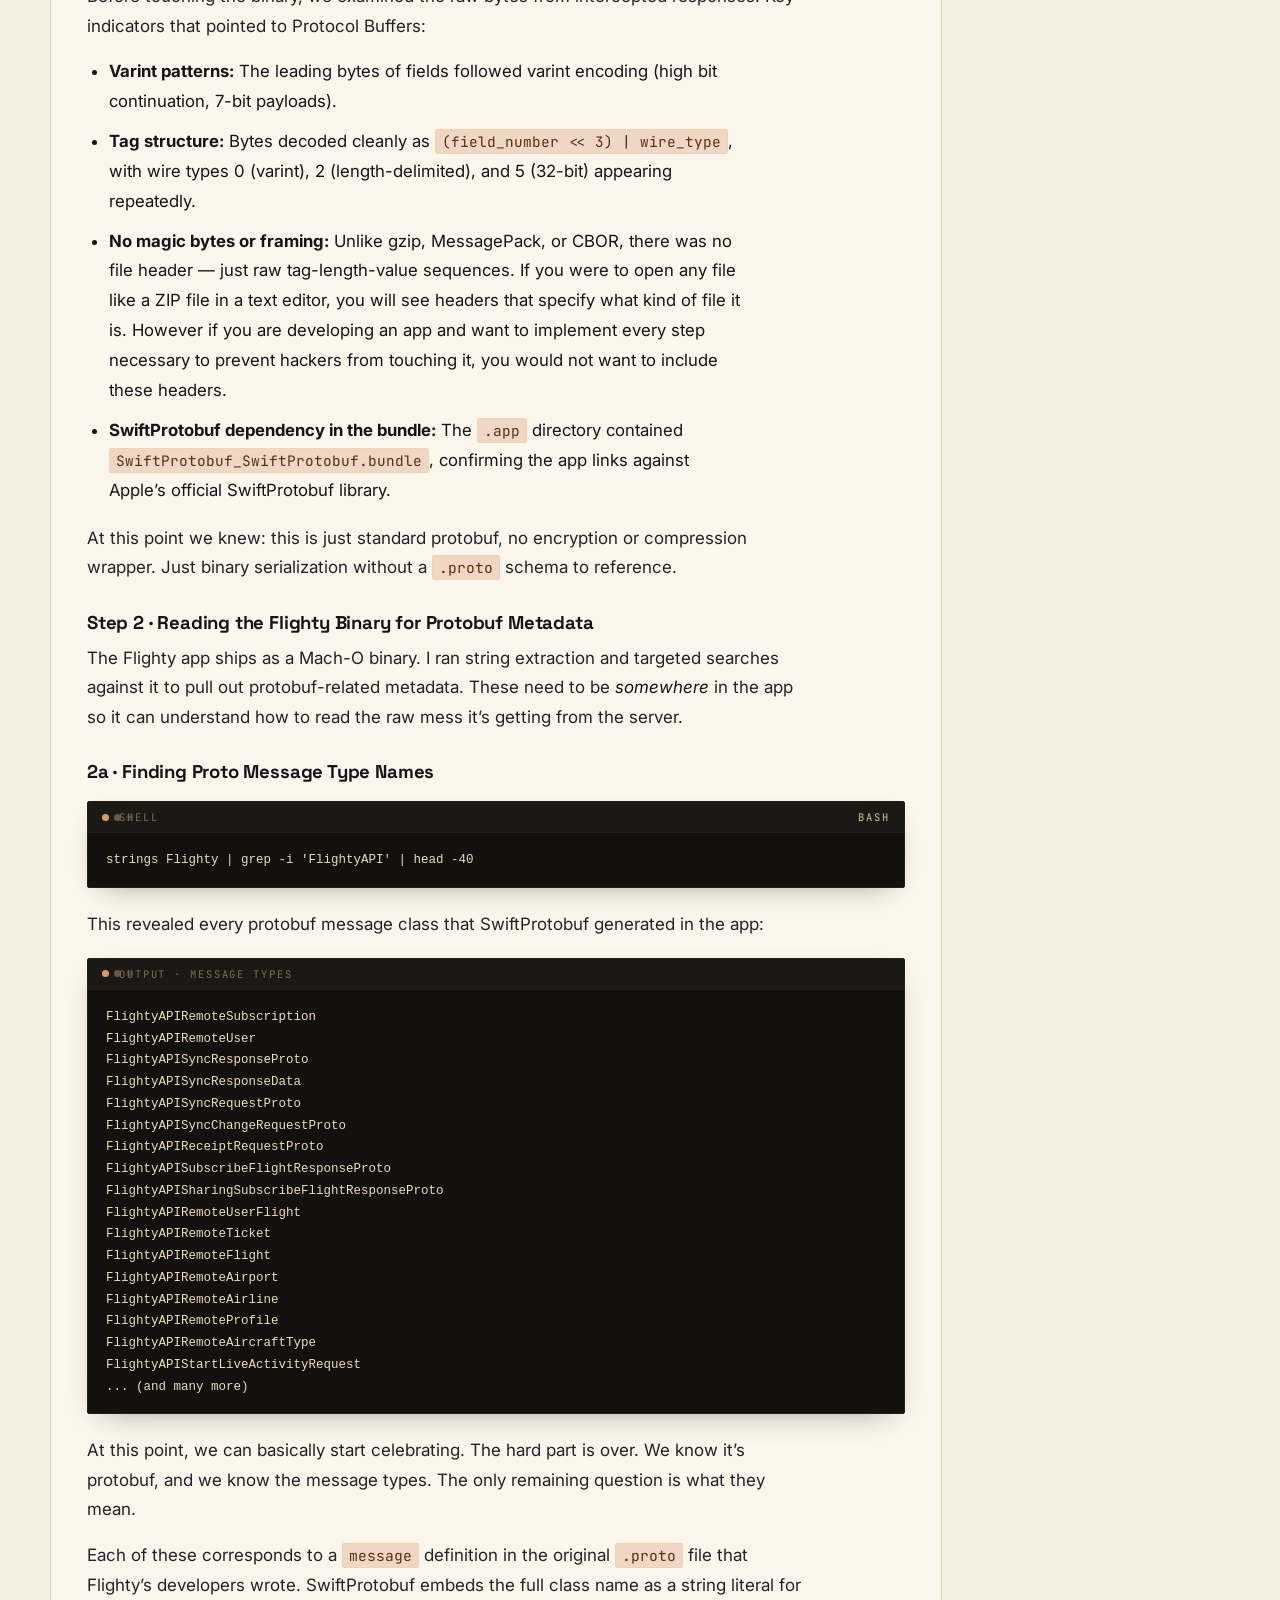
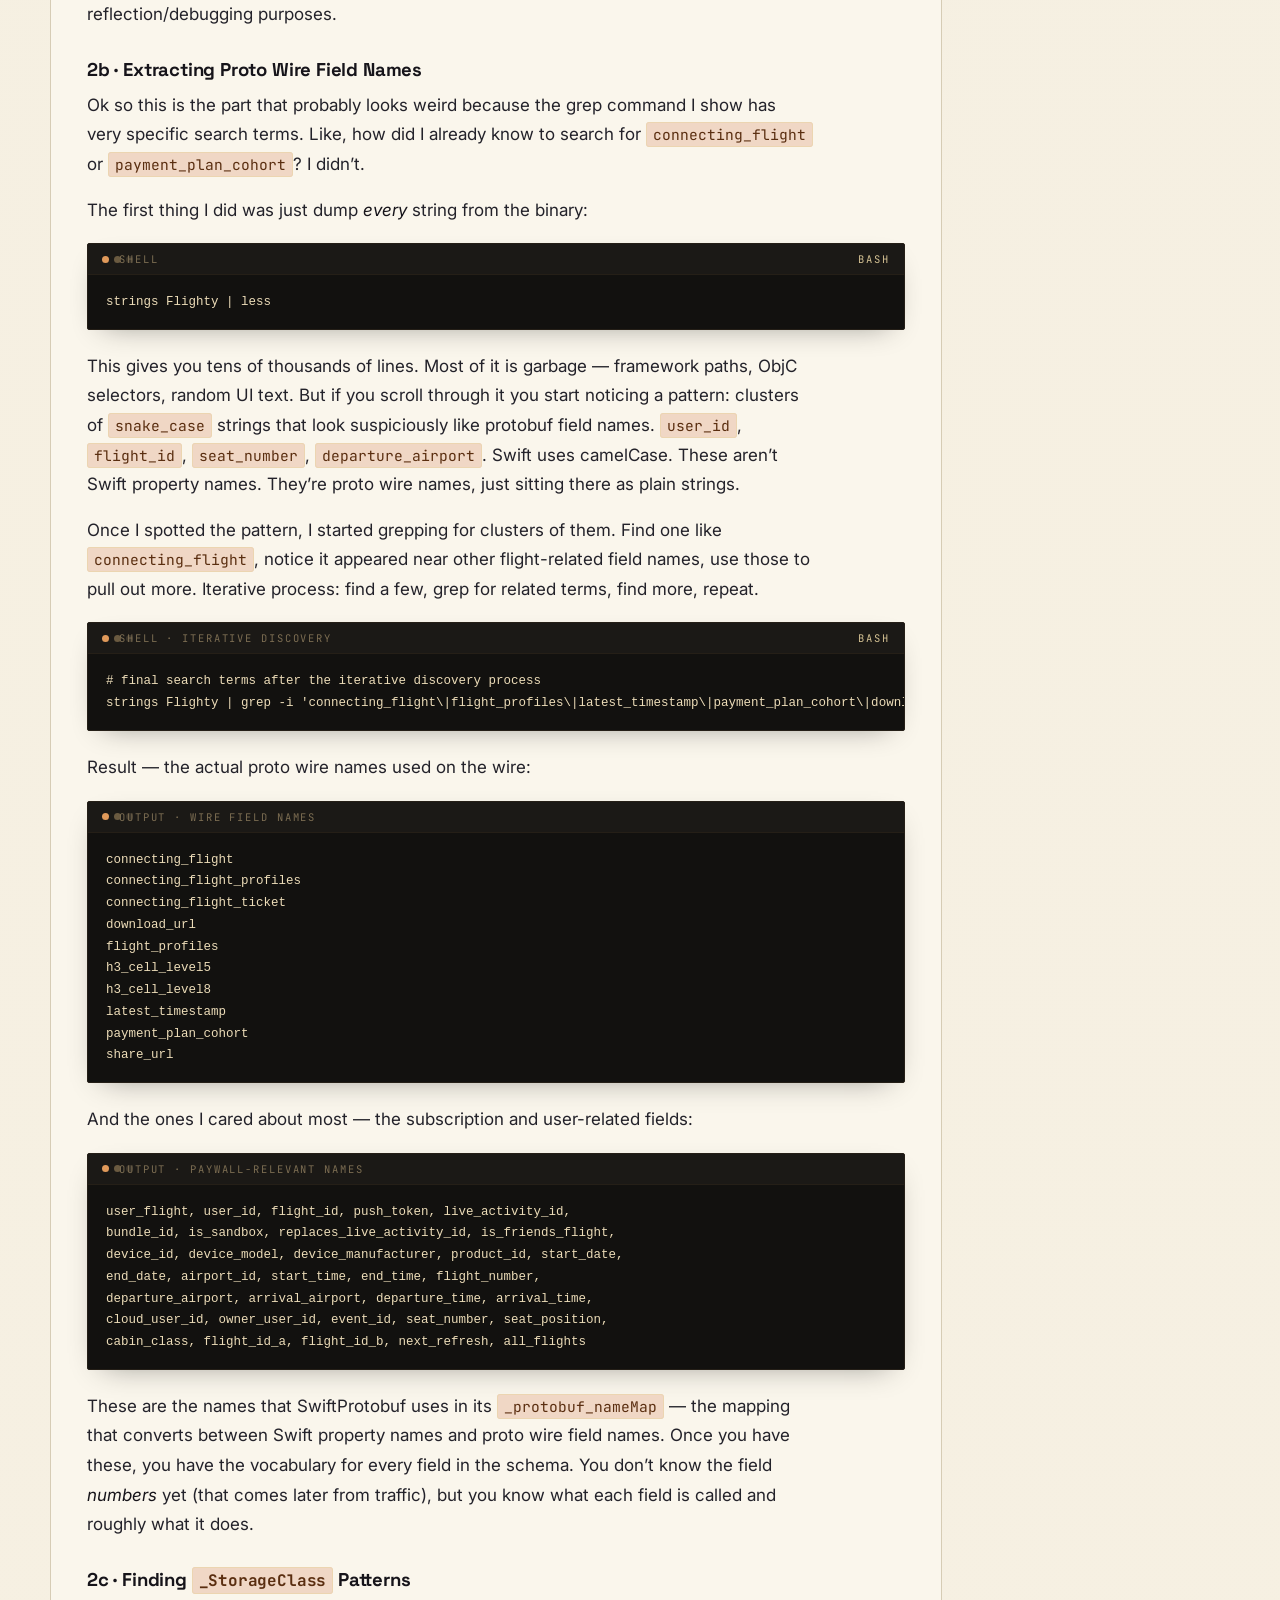
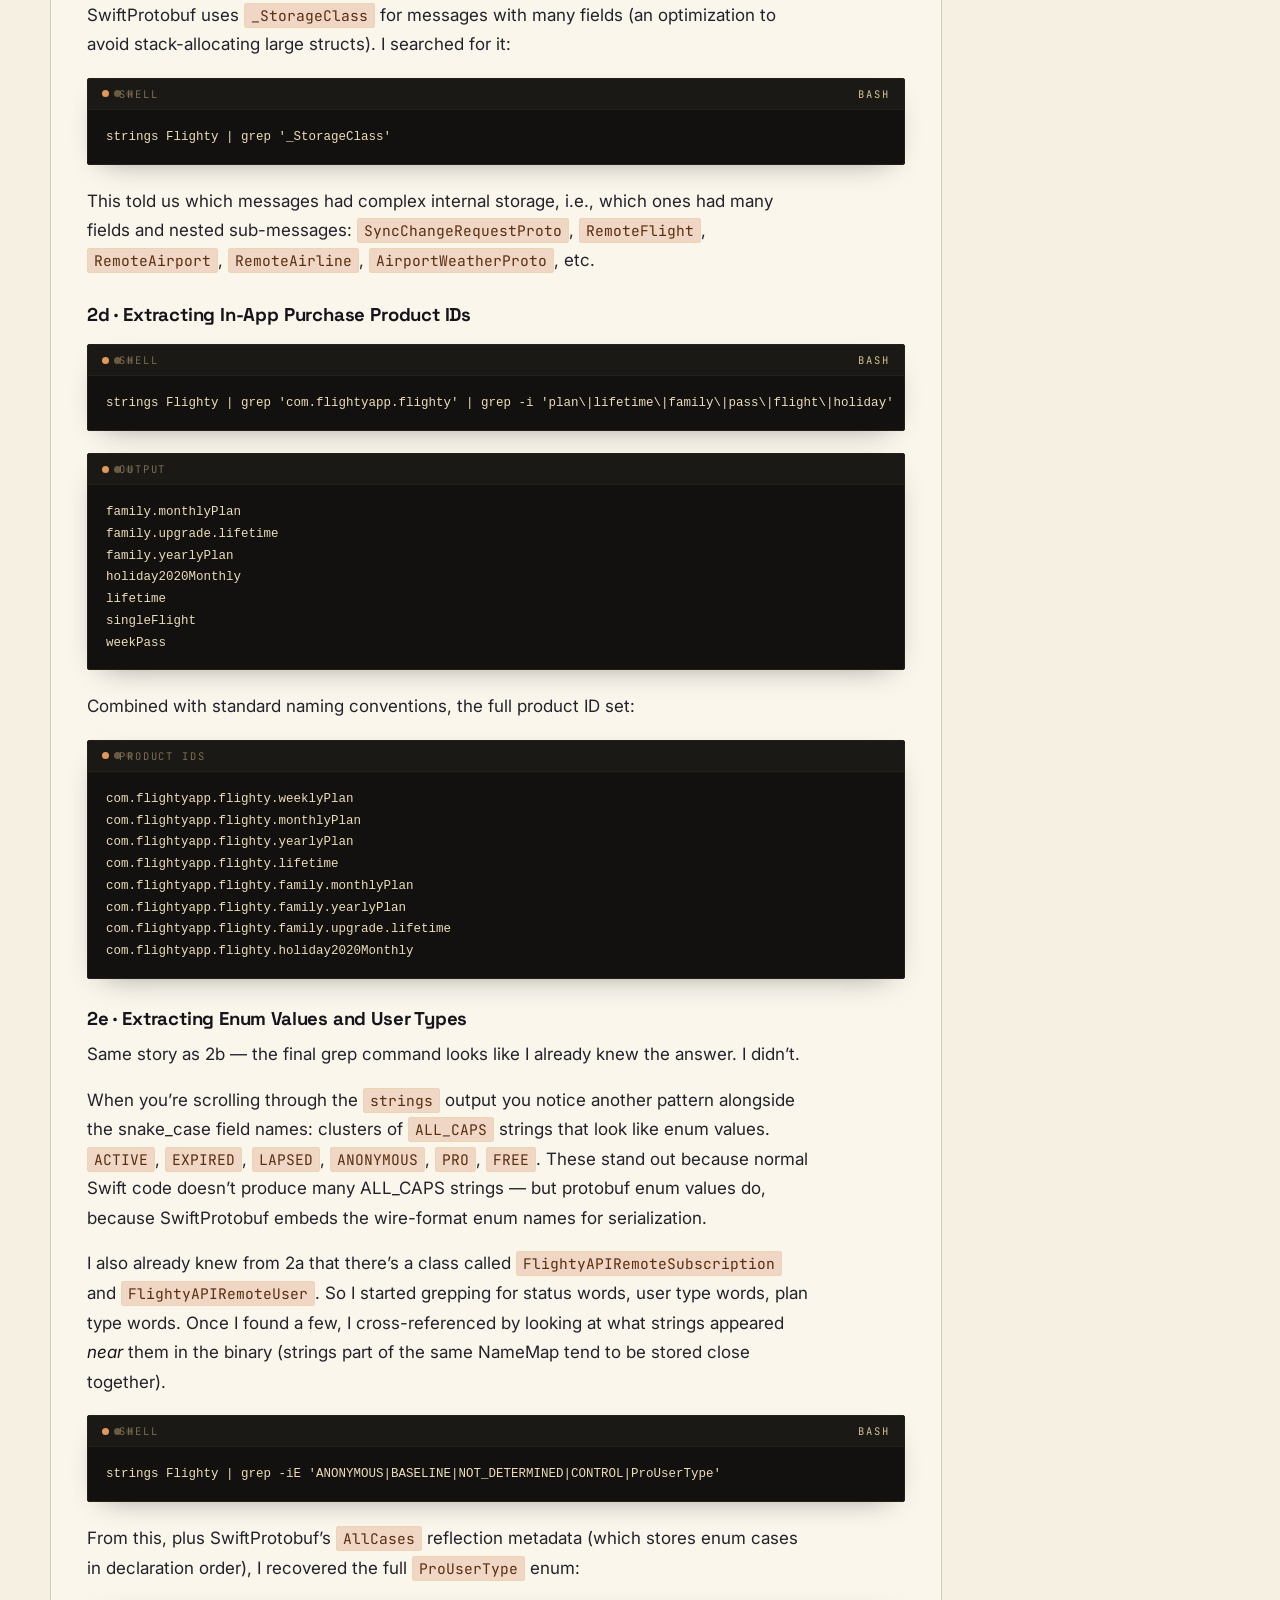
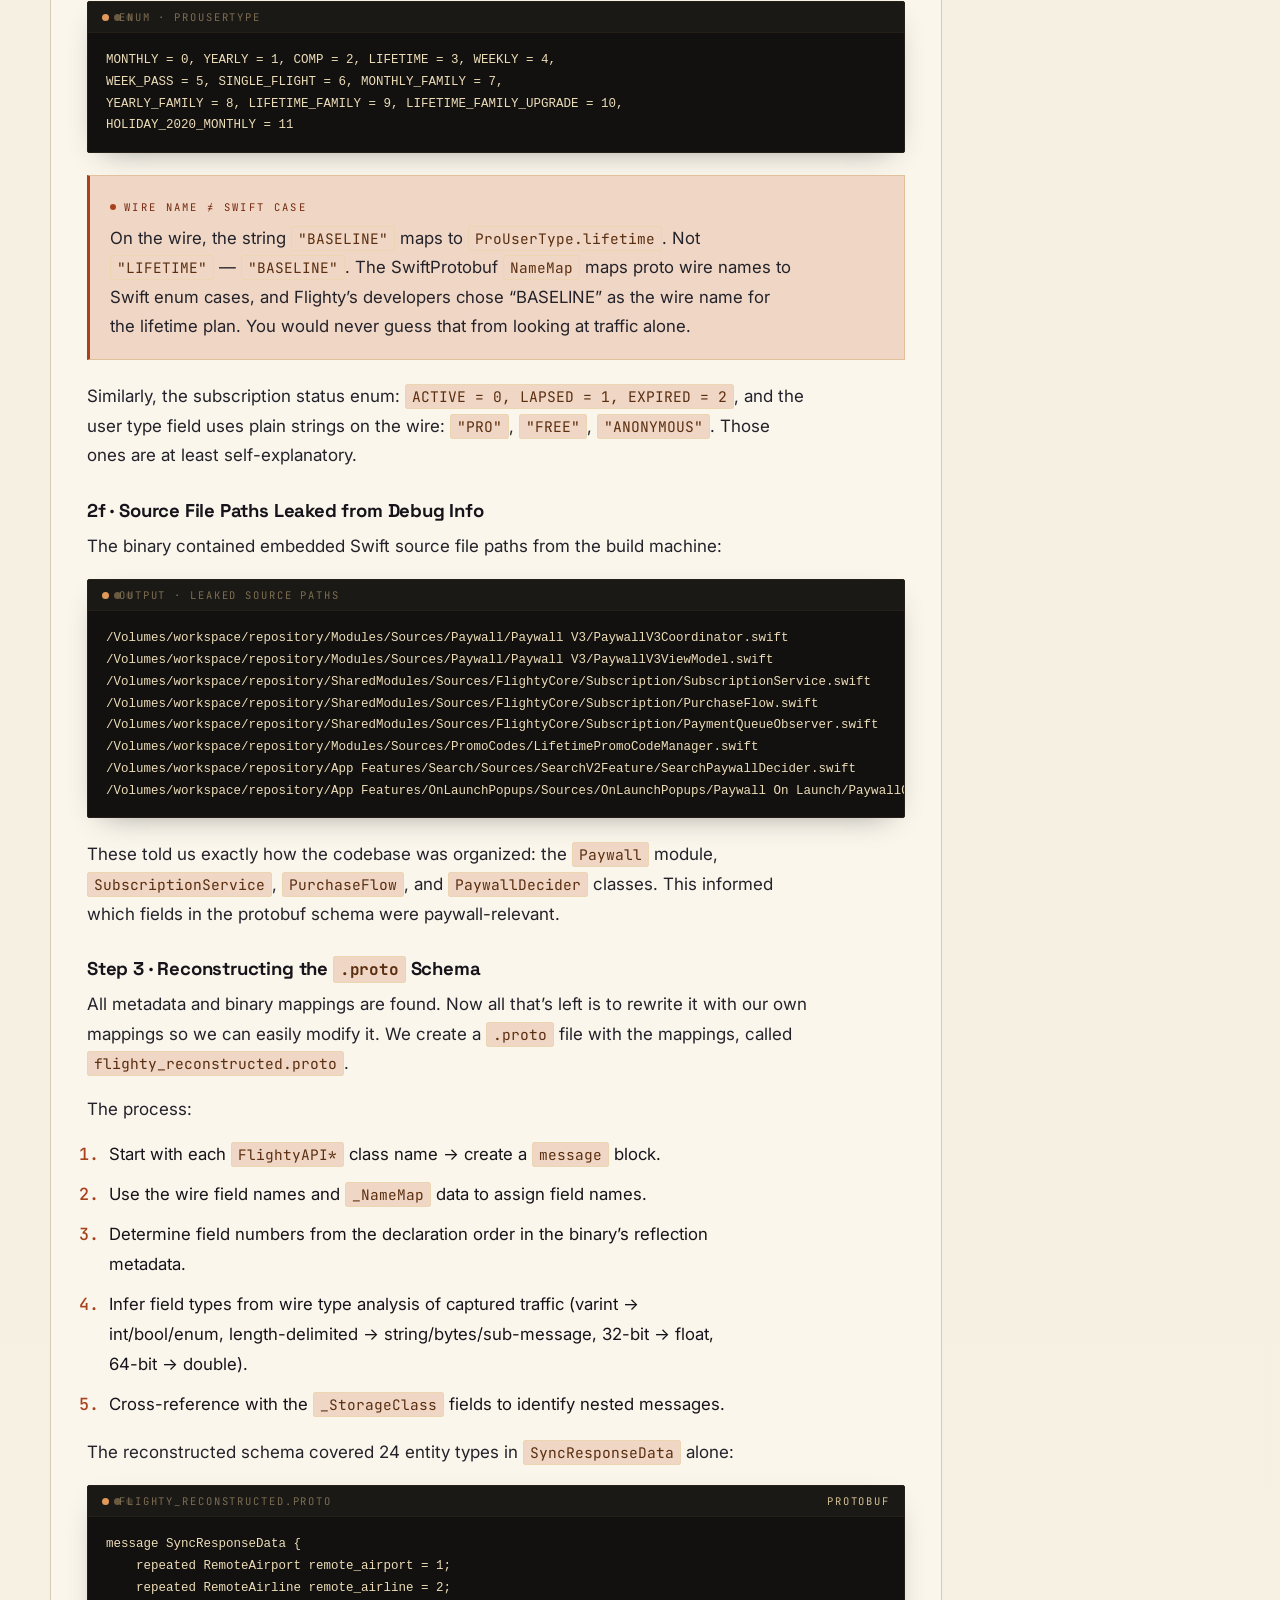
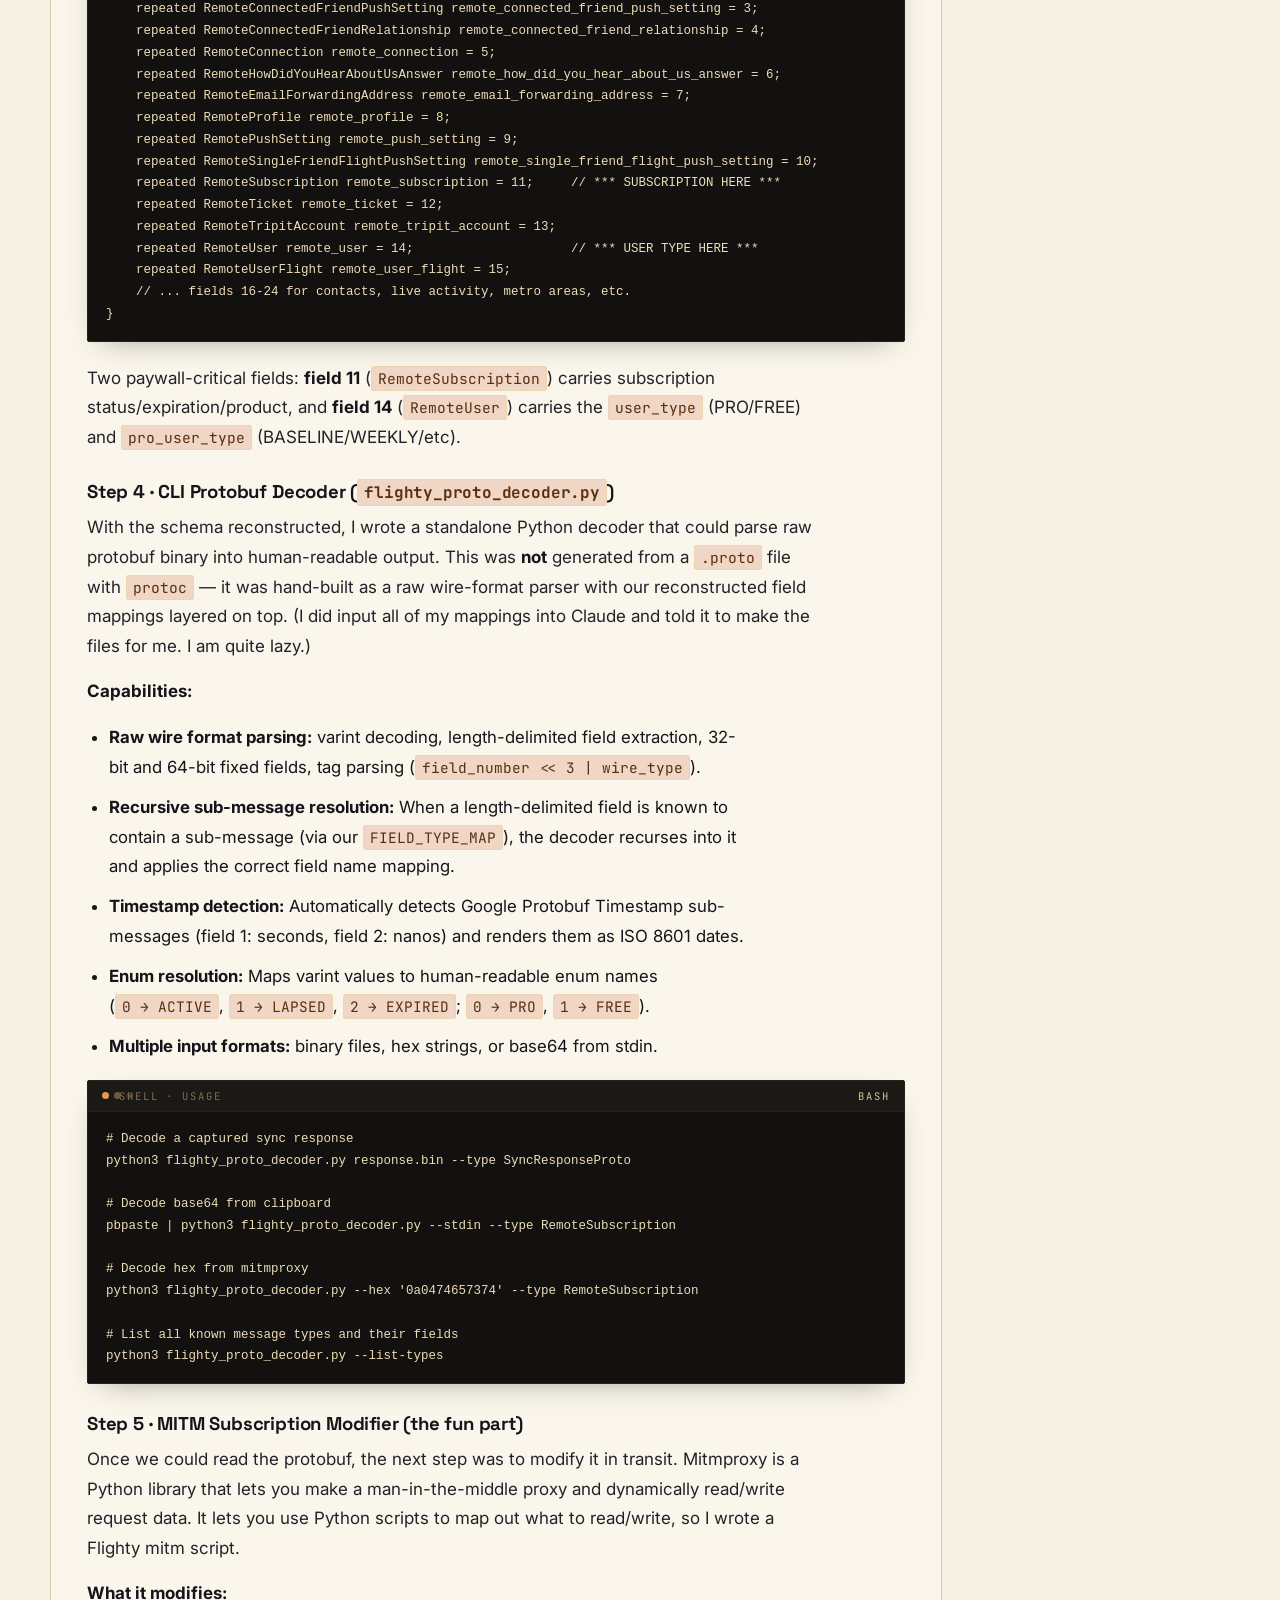
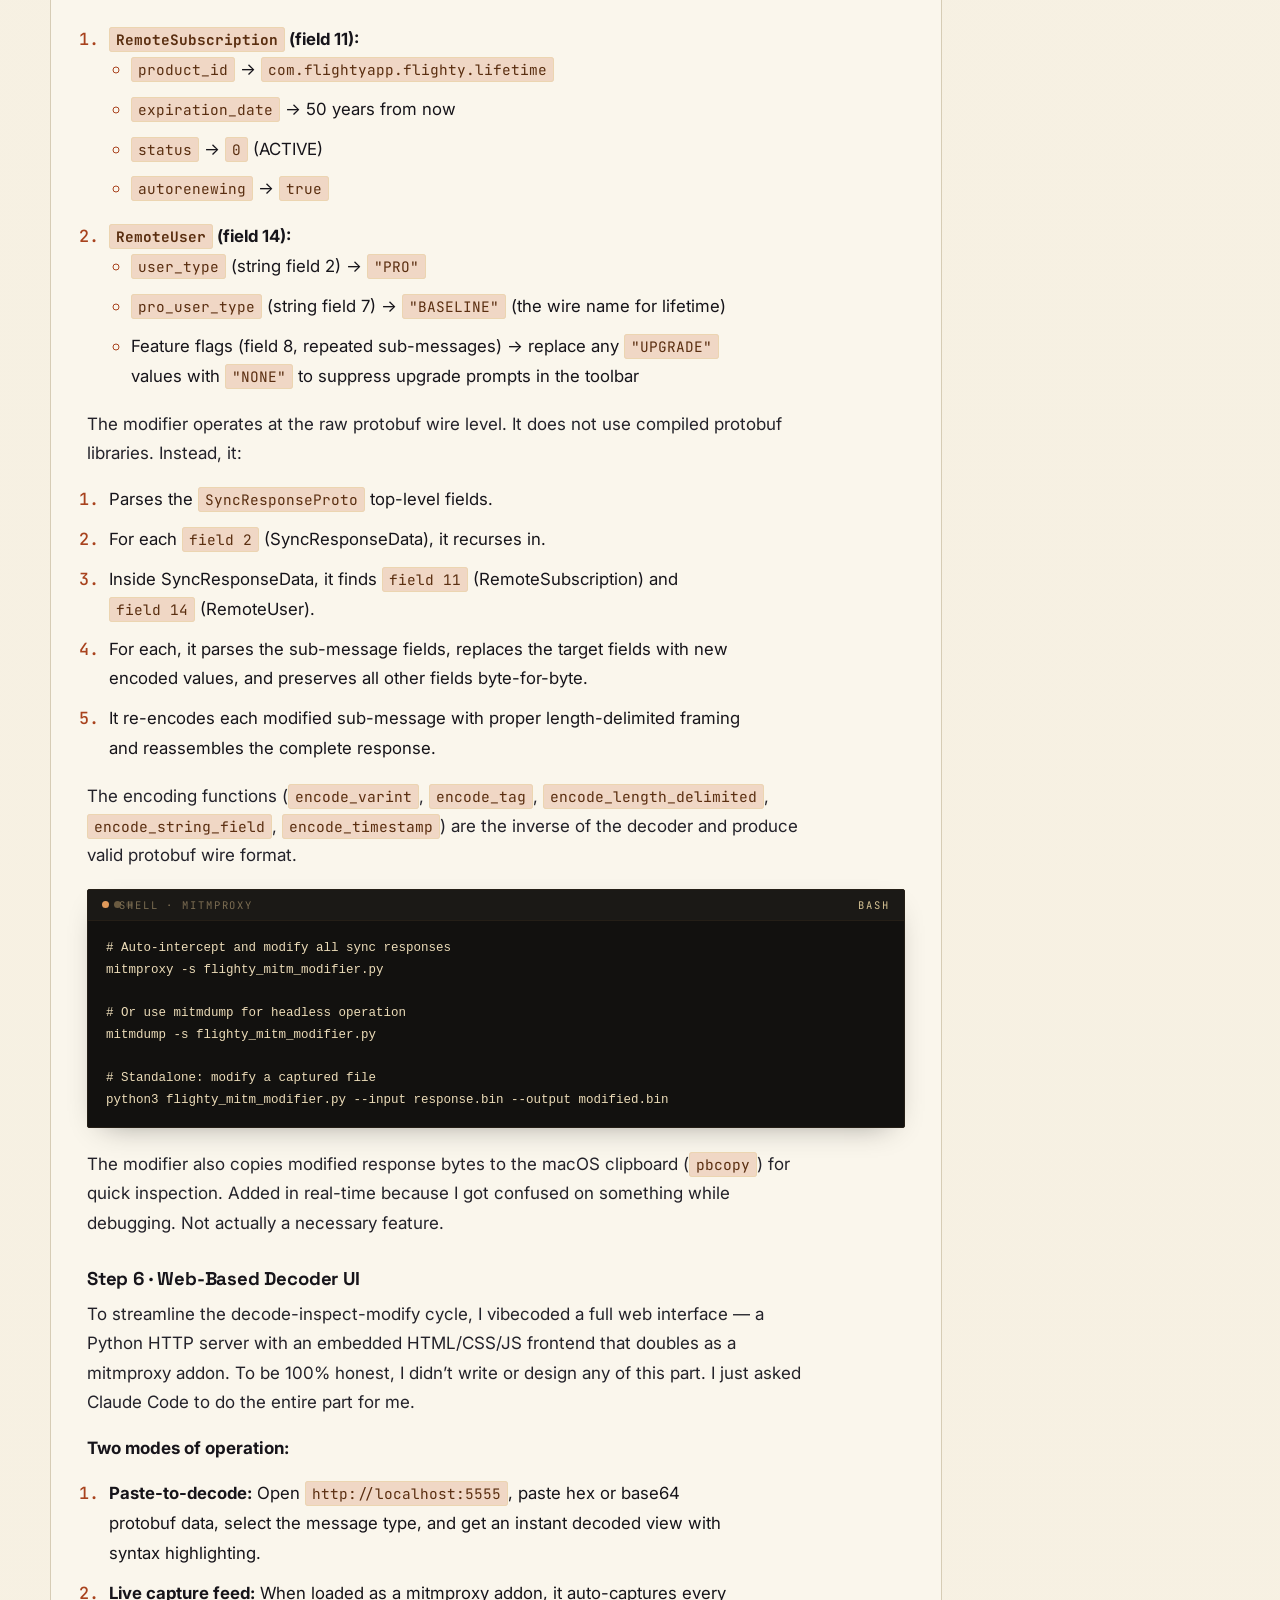
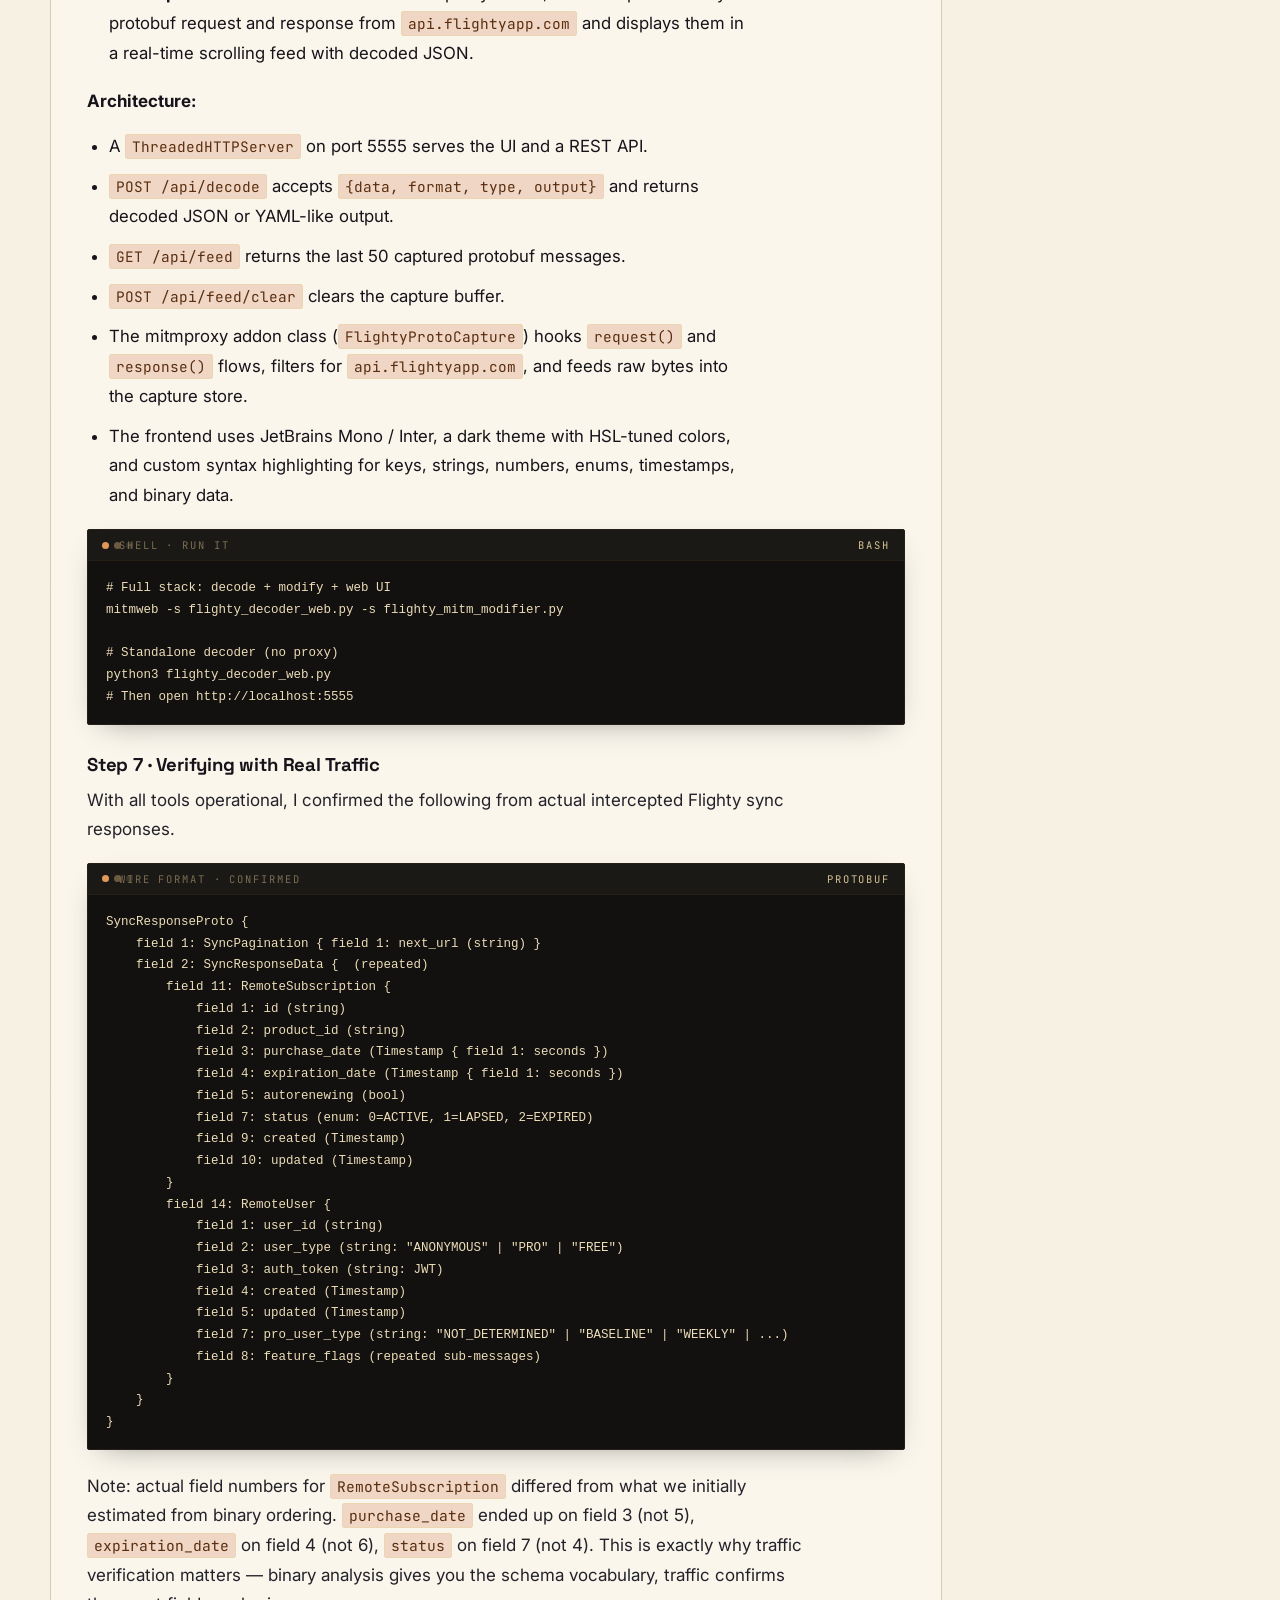
==== commit 410957f6: "Replace 'dripped' brand label with 'Sina' across blog pages" ====
--- a/blog-flighty-protobuf-paywall.html
+++ b/blog-flighty-protobuf-paywall.html
@@ -15,7 +15,7 @@
   <main class="shell shell--wide">
     <div style="grid-column:1 / -1;">
       <div class="topbar">
-        <a class="brand" href="index.html">dripped</a>
+        <a class="brand" href="index.html">Sina</a>
         <nav aria-label="Pages">
           <a href="blog.html">Blog</a>
           <a href="index.html">Airport</a>
@@ -618,7 +618,7 @@
       </ol>
     </aside>
 
-    <footer style="grid-column:1 / -1;">dripped archive / selective disclosure / 2026</footer>
+    <footer style="grid-column:1 / -1;">Sina Matian / selective disclosure / 2026</footer>
   </main>
 
   <script>
--- a/assets/blog.css
+++ b/assets/blog.css
@@ -1,5 +1,5 @@
 /* ============================================================
-   dripped / blog stylesheet
+   Sina / blog stylesheet
    shared by blog.html and every blog-*.html post page
    ============================================================ */
 
